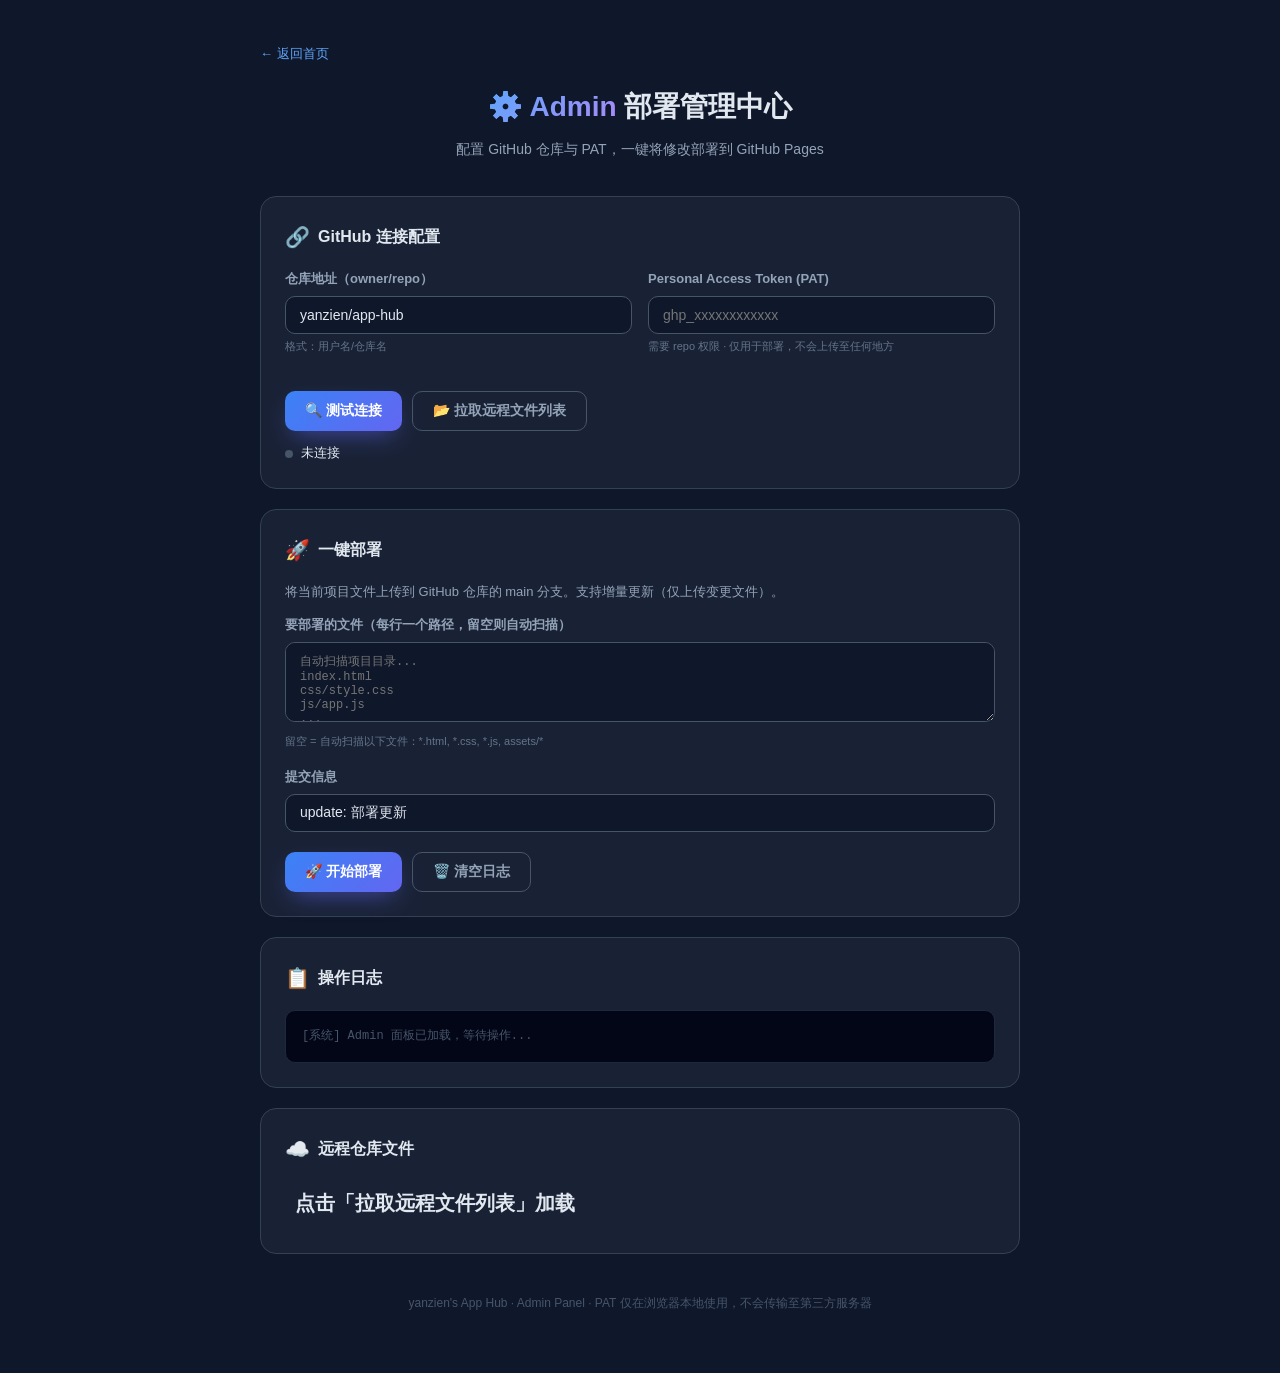
==== admin.html @ 14f69a1c "update admin.html" ====
<!DOCTYPE html>
<html lang="zh-CN">
<head>
<meta charset="UTF-8">
<meta name="viewport" content="width=device-width, initial-scale=1.0">
<title>Admin · yanzien's App Hub 部署管理</title>
<link rel="preconnect" href="https://fonts.googleapis.com">
<link rel="stylesheet" href="css/style.css">
<style>
  body { background: #0f172a; color: #e2e8f0; min-height: 100vh; }
  .admin-wrap { max-width: 800px; margin: 0 auto; padding: 40px 20px; }
  .admin-head { text-align: center; margin-bottom: 36px; }
  .admin-head h1 { font-size: 28px; margin-bottom: 8px; }
  .admin-head h1 span { background: linear-gradient(135deg,#60a5fa,#a78bfa); -webkit-background-clip:text; -webkit-text-fill-color:transparent; }
  .admin-head p { color: #94a3b8; font-size: 14px; }

  .card { background: rgba(30,41,59,.7); border: 1px solid #334155; border-radius: 16px; padding: 24px; margin-bottom: 20px; backdrop-filter: blur(10px); }
  .card h3 { font-size: 16px; margin-bottom: 16px; display: flex; align-items: center; gap: 8px; }
  .card h3 .emoji { font-size: 20px; }

  .form-row { margin-bottom: 16px; }
  .form-row label { display: block; font-size: 13px; color: #94a3b8; margin-bottom: 6px; font-weight: 600; }
  .form-row input, .form-row select, .form-row textarea {
    width: 100%; padding: 10px 14px; border: 1px solid #475569; border-radius: 10px;
    background: #0f172a; color: #e2e8f0; font-size: 14px; font-family: inherit;
    transition: border-color .2s; box-sizing: border-box;
  }
  .form-row input:focus, .form-row select:focus, .form-row textarea:focus {
    outline: none; border-color: #60a5fa; box-shadow: 0 0 0 3px rgba(96,165,250,.15);
  }
  .form-row textarea { resize: vertical; min-height: 80px; font-family: 'Cascadia Code','Fira Code',monospace; font-size: 12px; }
  .form-row .hint { font-size: 11px; color: #64748b; margin-top: 4px; }

  .btn-row { display: flex; gap: 10px; flex-wrap: wrap; margin-top: 20px; }
  .btn { padding: 10px 20px; border: none; border-radius: 10px; font-size: 14px; font-weight: 600; cursor: pointer; transition: .2s; font-family: inherit; }
  .btn-primary { background: linear-gradient(135deg,#3b82f6,#6366f1); color: #fff; }
  .btn-primary:hover { opacity: .9; transform: translateY(-1px); }
  .btn-primary:disabled { opacity: .5; cursor: not-allowed; transform: none; }
  .btn-danger { background: linear-gradient(135deg,#ef4444,#dc2626); color: #fff; }
  .btn-danger:hover { opacity: .9; }
  .btn-ghost { background: transparent; color: #94a3b8; border: 1px solid #475569; }
  .btn-ghost:hover { background: #1e293b; color: #e2e8f0; }

  /* 日志区 */
  .log-area { background: #020617; border: 1px solid #1e293b; border-radius: 10px; padding: 16px; max-height: 360px; overflow-y: auto; font-family: 'Cascadia Code','Fira Code',monospace; font-size: 12px; line-height: 1.6; }
  .log-area .ok { color: #4ade80; }
  .log-area .err { color: #f87171; }
  .log-area .info { color: #60a5fa; }
  .log-area .warn { color: #fbbf24; }
  .log-area .dim { color: #475569; }

  /* 状态指示 */
  .status-bar { display: flex; align-items: center; gap: 8px; font-size: 13px; margin-top: 12px; }
  .status-dot { width: 8px; height: 8px; border-radius: 50%; background: #475569; }
  .status-dot.connected { background: #4ade80; box-shadow: 0 0 8px rgba(74,222,128,.5); }
  .status-dot.error { background: #f87171; }
  .status-dot.working { background: #fbbf24; animation: pulse 1s infinite; }

  @keyframes pulse { 0%,100%{opacity:1} 50%{opacity:.4} }

  /* 文件列表 */
  .file-list { list-style: none; padding: 0; margin: 0; max-height: 200px; overflow-y: auto; }
  .file-list li { display: flex; align-items: center; justify-content: space-between; padding: 6px 10px; font-size: 13px; border-bottom: 1px solid #1e293b; }
  .file-list li:last-child { border-bottom: none; }
  .file-list li .fname { color: #e2e8f0; }
  .file-list li .fsize { color: #64748b; font-size: 11px; }

  /* 进度条 */
  .progress-wrap { margin-top: 16px; display: none; }
  .progress-wrap.active { display: block; }
  .progress-bar { height: 6px; background: #1e293b; border-radius: 3px; overflow: hidden; }
  .progress-fill { height: 100%; background: linear-gradient(90deg,#3b82f6,#a78bfa); width: 0%; transition: width .3s; border-radius: 3px; }
  .progress-text { font-size: 12px; color: #94a3b8; margin-top: 6px; text-align: center; }

  /* 两栏布局 */
  .grid2 { display: grid; grid-template-columns: 1fr 1fr; gap: 16px; }
  @media(max-width: 600px) { .grid2 { grid-template-columns: 1fr; } }

  .back-link { display: inline-block; margin-bottom: 20px; color: #60a5fa; text-decoration: none; font-size: 13px; }
  .back-link:hover { text-decoration: underline; }
</style>
</head>
<body>

<div class="admin-wrap">
  <a class="back-link" href="index.html">← 返回首页</a>

  <div class="admin-head">
    <h1><span>⚙️ Admin</span> 部署管理中心</h1>
    <p>配置 GitHub 仓库与 PAT，一键将修改部署到 GitHub Pages</p>
  </div>

  <!-- 连接配置 -->
  <div class="card">
    <h3><span class="emoji">🔗</span> GitHub 连接配置</h3>
    <div class="grid2">
      <div class="form-row">
        <label>仓库地址（owner/repo）</label>
        <input type="text" id="inp-repo" placeholder="yanzien/app-hub" value="yanzien/app-hub">
        <div class="hint">格式：用户名/仓库名</div>
      </div>
      <div class="form-row">
        <label>Personal Access Token (PAT)</label>
        <input type="password" id="inp-token" placeholder="ghp_xxxxxxxxxxxx">
        <div class="hint">需要 repo 权限 · 仅用于部署，不会上传至任何地方</div>
      </div>
    </div>
    <div class="btn-row">
      <button class="btn btn-primary" onclick="testConnection()">🔍 测试连接</button>
      <button class="btn btn-ghost" onclick="loadRemoteFiles()">📂 拉取远程文件列表</button>
    </div>
    <div class="status-bar" id="conn-status">
      <span class="status-dot" id="status-dot"></span>
      <span id="status-text">未连接</span>
    </div>
  </div>

  <!-- 部署操作 -->
  <div class="card">
    <h3><span class="emoji">🚀</span> 一键部署</h3>
    <p style="font-size:13px;color:#94a3b8;margin-bottom:12px">
      将当前项目文件上传到 GitHub 仓库的 main 分支。支持增量更新（仅上传变更文件）。
    </p>
    <div class="form-row">
      <label>要部署的文件（每行一个路径，留空则自动扫描）</label>
      <textarea id="inp-files" placeholder="自动扫描项目目录...&#10;index.html&#10;css/style.css&#10;js/app.js&#10;..."></textarea>
      <div class="hint">留空 = 自动扫描以下文件：*.html, *.css, *.js, assets/*</div>
    </div>
    <div class="form-row">
      <label>提交信息</label>
      <input type="text" id="inp-msg" placeholder="update: 部署更新" value="update: 部署更新">
    </div>
    <div class="btn-row">
      <button class="btn btn-primary" id="btn-deploy" onclick="startDeploy()">🚀 开始部署</button>
      <button class="btn btn-ghost" onclick="clearLog()">🗑️ 清空日志</button>
    </div>

    <div class="progress-wrap" id="progress-wrap">
      <div class="progress-bar"><div class="progress-fill" id="progress-fill"></div></div>
      <div class="progress-text" id="progress-text">准备中...</div>
    </div>
  </div>

  <!-- 日志 -->
  <div class="card">
    <h3><span class="emoji">📋</span> 操作日志</h3>
    <div class="log-area" id="log-area">
      <div class="dim">[系统] Admin 面板已加载，等待操作...</div>
    </div>
  </div>

  <!-- 远程文件 -->
  <div class="card">
    <h3><span class="emoji">☁️</span> 远程仓库文件</h3>
    <ul class="file-list" id="remote-file-list">
      <li><span class="fname dim">点击「拉取远程文件列表」加载</span></li>
    </ul>
  </div>

  <footer style="text-align:center;padding:20px;color:#47556b;font-size:12px">
    yanzien's App Hub · Admin Panel · PAT 仅在浏览器本地使用，不会传输至第三方服务器
  </footer>
</div>

<script>
// ========== Admin 部署管理 ==========
const API = 'https://api.github.com';
const logEl = document.getElementById('log-area');

function log(msg, cls='') {
  const d = document.createElement('div');
  if (cls) d.className = cls;
  const t = new Date().toLocaleTimeString('zh-CN',{hour12:false});
  d.textContent = `[${t}] ${msg}`;
  logEl.appendChild(d);
  logEl.scrollTop = logEl.scrollHeight;
}

function clearLog() { logEl.innerHTML = ''; }

function setStatus(text, state) {
  document.getElementById('status-text').textContent = text;
  const dot = document.getElementById('status-dot');
  dot.className = 'status-dot ' + (state || '');
}

function getRepo() {
  const v = document.getElementById('inp-repo').value.trim();
  if (!v.includes('/')) { alert('请输入正确的仓库格式：owner/repo'); return null; }
  return v;
}
function getToken() {
  const t = document.getElementById('inp-token').value.trim();
  if (!t) { alert('请输入 PAT'); return null; }
  return t;
}

// ---- 测试连接 ----
async function testConnection() {
  const repo = getRepo(), token = getToken();
  if (!repo || !token) return;

  setStatus('测试连接中...', 'working');
  log('正在测试 GitHub 连接...', 'info');

  try {
    const r = await fetch(`${API}/repos/${repo}`, {
      headers: { 'Authorization': `Bearer ${token}`, 'Accept': 'application/vnd.github+json' }
    });
    if (r.ok) {
      const data = await r.json();
      setStatus(`已连接 · ${data.full_name} ⭐${data.stargazers_count}`, 'connected');
      log(`✅ 连接成功！仓库：${data.full_name} | 描述：${data.description || '无'} | 默认分支：${data.default_branch}`, 'ok');
    } else {
      const e = await r.json().catch(() => ({}));
      throw new Error(e.message || `HTTP ${r.status}`);
    }
  } catch (err) {
    setStatus(`连接失败: ${err.message}`, 'error');
    log(`❌ 连接失败: ${err.message}`, 'err');
  }
}

// ---- 拉取远程文件 ----
async function loadRemoteFiles() {
  const repo = getRepo(), token = getToken();
  if (!repo || !token) return;

  log('正在拉取远程文件列表...', 'info');
  const ul = document.getElementById('remote-file-list');
  ul.innerHTML = '<li><span class="fname info">加载中...</span></li>';

  try {
    const r = await fetch(`${API}/repos/${repo}/contents/`, {
      headers: { 'Authorization': `Bearer ${token}`, 'Accept': 'application/vnd.github+json' }
    });
    if (!r.ok) throw new Error(`HTTP ${r.status}`);
    const files = await r.json();
    ul.innerHTML = '';
    // 递归获取子目录
    const allFiles = [];
    async function walk(items, prefix='') {
      for (const f of items) {
        const path = prefix ? `${prefix}/${f.name}` : f.name;
        if (f.type === 'dir') {
          const sr = await fetch(`${API}/repos/${repo}/contents/${path}`, {
            headers: { 'Authorization': `Bearer ${token}`, 'Accept': 'application/vnd.github+json' }
          });
          if (sr.ok) await walk(await sr.json(), path);
        } else {
          allFiles.push({ name: path, size: f.size, sha: f.sha });
        }
      }
    }
    await walk(files);
    allFiles.sort((a,b) => a.name.localeCompare(b.name));
    allFiles.forEach(f => {
      const li = document.createElement('li');
      li.innerHTML = `<span class="fname">${f.name}</span><span class="fsize">${formatSize(f.size)}</span>`;
      ul.appendChild(li);
    });
    log(`✅ 远程文件列表加载完成，共 ${allFiles.length} 个文件`, 'ok');
  } catch (err) {
    ul.innerHTML = '<li><span class="fname err">加载失败</span></li>';
    log(`❌ 加载失败: ${err.message}`, 'err');
  }
}

function formatSize(b) {
  if (b < 1024) return b + ' B';
  if (b < 1048576) return (b/1024).toFixed(1) + ' KB';
  return (b/1048576).toFixed(1) + ' MB';
}

// ---- 获取要部署的文件列表 ----
async function getDeployFileList() {
  const customText = document.getElementById('inp-files').value.trim();
  if (customText) {
    return customText.split('\n').map(s => s.trim()).filter(Boolean);
  }
  // 自动扫描：尝试从同源获取文件列表
  try {
    const r = await fetch('./deploy-manifest.txt');
    if (r.ok) {
      const txt = await r.text();
      return txt.split('\n').map(s => s.trim()).filter(Boolean);
    }
  } catch(e) {}
  // 回退到默认列表
  return [
    'index.html', 'time-machine.html',
    'css/style.css',
    'js/app.js', 'js/desktop-ops.js', 'js/time-machine.js', 'js/web-sync.js',
    'assets/young-wechat.png', 'assets/YoungDesktopController.exe'
  ];
}

// ---- Base64 编码文件内容 ----
async function fileToBase64(path) {
  // 尝试 fetch 同源文件
  try {
    const r = await fetch(path);
    if (!r.ok) return null;
    const buf = await r.arrayBuffer();
    // 转为 base64
    const bytes = new Uint8Array(buf);
    let bin = '';
    for (const b of bytes) bin += String.fromCharCode(b);
    return btoa(bin);
  } catch(e) {
    return null;
  }
}

// ---- 部署 ----
async function startDeploy() {
  const repo = getRepo(), token = getToken();
  if (!repo || !token) return;

  const btn = document.getElementById('btn-deploy');
  btn.disabled = true;
  const pw = document.getElementById('progress-wrap');
  pw.classList.add('active');
  const fill = document.getElementById('progress-fill');
  const ptxt = document.getElementById('progress-text');

  log('========== 开始部署 ==========', 'info');
  setStatus('部署中...', 'working');

  try {
    // 1. 获取文件列表
    ptxt.textContent = '正在获取文件列表...';
    const files = await getDeployFileList();
    log(`待部署 ${files.length} 个文件: ${files.join(', ')}`, 'info');

    // 2. 获取当前 main 分支 SHA
    ptxt.textContent = '正在获取分支信息...';
    fill.style.width = '5%';

    let branchSha;
    try {
      const br = await fetch(`${API}/repos/${repo}/branches/main`, {
        headers: { 'Authorization': `Bearer ${token}`, 'Accept': 'application/vnd.github+json' }
      });
      if (!br.ok) throw new Error(`无法获取分支: HTTP ${br.status}`);
      const bd = await br.json();
      branchSha = bd.commit.sha;
      log(`main 分支 SHA: ${branchSha.substring(0,8)}...`, 'ok');
    } catch(e) {
      log(`⚠️ 获取分支失败: ${e.message}，尝试使用空仓库模式`, 'warn');
      branchSha = null;
    }

    // 3. 逐个构建 blob + tree
    ptxt.textContent = '正在编码文件...';
    const treeEntries = [];
    let successCount = 0, failCount = 0;

    for (let i = 0; i < files.length; i++) {
      const f = files[i];
      ptxt.textContent = `正在处理: ${f} (${i+1}/${files.length})`;
      fill.style.width = `${5 + (i/files.length)*40}%`;

      log(`[${i+1}/${files.length}] 处理: ${f}`, 'info');

      const b64 = await fileToBase64(f);
      if (b64 === null) {
        log(`  ⚠️ 无法读取文件: ${f}（可能不存在于当前站点）`, 'warn');
        failCount++;
        continue;
      }

      // 创建 blob
      try {
        const blobR = await fetch(`${API}/repos/${repo}/git/blobs`, {
          method: 'POST',
          headers: { 'Authorization': `Bearer ${token}`, 'Accept': 'application/vnd.github+json' },
          body: JSON.stringify({ content: b64, encoding: 'base64' })
        });
        if (!blobR.ok) throw new Error(`Blob 创建失败: HTTP ${blobR.status}`);
        const blobData = await blobR.json();

        treeEntries.push({
          path: f,
          mode: '1006',
          type: 'blob',
          sha: blobData.sha
        });

        log(`  ✅ ${f} → blob ${blobData.sha.substring(0,8)} (${Math.round(b64.length*3/4)} bytes)`, 'ok');
        successCount++;
      } catch(e) {
        log(`  ❌ ${f}: ${e.message}`, 'err');
        failCount++;
      }

      // 小延迟避免速率限制
      await new Promise(r => setTimeout(r, 100));
    }

    if (treeEntries.length === 0) {
      throw new Error('没有成功处理的文件');
    }

    // 4. 创建 tree
    ptxt.textContent = '正在创建 Git Tree...';
    fill.style.width = '50%';
    log('正在创建 Git Tree...', 'info');

    const treeR = await fetch(`${API}/repos/${repo}/git/trees`, {
      method: 'POST',
      headers: { 'Authorization': `Bearer ${token}`, 'Accept': 'application/vnd.github+json' },
      body: JSON.stringify({ tree: treeEntries, base_tree: branchSha || undefined })
    });
    if (!treeR.ok) {
      const errBody = await treeR.json().catch(() => ({}));
      throw new Error(`Tree 创建失败: HTTP ${treeR.status} - ${errBody.message || ''}`);
    }
    const treeData = await treeR.json();
    log(`✅ Tree 创建成功: ${treeData.sha.substring(0,8)} (${treeData.tree.length} 个条目)`, 'ok');

    // 5. 创建 commit
    ptxt.textContent = '正在创建 Commit...';
    fill.style.width = '75%';
    const msg = document.getElementById('inp-msg').value.trim() || 'update: 部署更新';

    const commitR = await fetch(`${API}/repos/${repo}/git/commits`, {
      method: 'POST',
      headers: { 'Authorization': `Bearer ${token}`, 'Accept': 'application/vnd.github+json' },
      body: JSON.stringify({
        message: msg,
        tree: treeData.sha,
        parents: branchSha ? [branchSha] : []
      })
    });
    if (!commitR.ok) {
      const errBody = await commitR.json().catch(() => ({}));
      throw new Error(`Commit 失败: HTTP ${commitR.status} - ${errBody.message || ''}`);
    }
    const commitData = await commitR.log();
    log(`✅ Commit 创建成功: ${commitData.sha.substring(0,8)}`, 'ok');

    // 6. 推送引用
    ptxt.textContent = '正在推送到 main 分支...';
    fill.style.width = '90%';

    const refR = await fetch(`${API}/repos/${repo}/git/refs/heads/main`, {
      method: 'PATCH',
      headers: { 'Authorization': `Bearer ${token}`, 'Accept': 'application/vnd.github+json' },
      body: JSON.stringify({ sha: commitData.sha, force: true })
    });

    if (refR.ok) {
      fill.style.width = '100%';
      ptxt.textContent = '部署完成 ✅';
      setStatus('部署完成', 'connected');
      log(`\n========== 部署成功 ==========`, 'ok');
      log(`✅ 成功: ${successCount} 个文件 | 失败: ${failCount} 个`, 'ok');
      log(`🔗 https://github.com/${repo} | 🌐 https://${repo.split('/')[0]}.github.io/${repo.split('/')[1]}/`, 'ok');
      log(`Commit: ${commitData.sha}`, 'info');
      log(`GitHub Pages 通常在 1-2 分钟内生效`, 'info');
    } else {
      // ref 可能还不存在（新仓库首次推送）
      const refErr = await refR.json().catch(() => ({}));
      if (refErr.message && refErr.message.includes('not exist')) {
        log('main 引用不存在，尝试创建...', 'warn');
        const createRefR = await fetch(`${API}/repos/${repo}/git/refs`, {
          method: 'POST',
          headers: { 'Authorization': `Bearer ${token}`, 'Accept': 'application/vnd.github+json' },
          body: JSON.stringify({ ref: 'refs/heads/main', sha: commitData.sha })
        });
        if (createRefR.ok) {
          fill.style.width = '100%';
          ptxt.textContent = '部署完成 ✅（首次推送）';
          setStatus('部署完成', 'connected');
          log(`✅ 首次推送成功！main 分支已创建`, 'ok');
        } else {
          throw new Error(`创建 ref 失败: ${await createRefR.text()}`);
        }
      } else {
        throw new Error(`推送 ref 失败: ${refErr.message || HTTP ${refR.status}`);
      }
    }

  } catch(err) {
    fill.style.width = '100%';
    fill.style.background = 'linear-gradient(90deg,#ef4444,#dc2626)';
    ptxt.textContent = `❌ 部署失败: ${err.message}`;
    setStatus('部署失败', 'error');
    log(`\n========== 部署失败 ==========`, 'err');
    log(`❌ 错误: ${err.message}`, 'err');
    log('提示：检查 PAT 是否有 repo 权限、仓库名是否正确', 'warn');
  } finally {
    btn.disabled = false;
  }
}

// 页面加载时从 localStorage 恢复配置
window.addEventListener('DOMContentLoaded', () => {
  const savedRepo = localStorage.getItem('admin_repo');
  const savedToken = localStorage.getItem('admin_token');
  if (savedRepo) document.getElementById('inp-repo').value = savedRepo;
  if (savedToken) document.getElementById('inp-token').value = savedToken;

  // 保存配置
  document.getElementById('inp-repo').addEventListener('change', () => {
    localStorage.setItem('admin_repo', document.getElementById('inp-repo').value);
  });
  document.getElementById('inp-token').addEventListener('change', () => {
    localStorage.setItem('admin_token', document.getElementById('inp-token').value);
  });
});
</script>
</body>
</html>
---- css/style.css ----
/* ============ Young's App Hub · 精修样式 ============ */
:root{
  --bg:#f4f5fb;
  --bg2:#eef0f8;
  --card:#ffffff;
  --ink:#1a1c2e;
  --ink2:#5a5f7a;
  --muted:#9aa0bd;
  --line:#e7e9f5;
  --p:#6366f1;
  --p2:#8b5cf6;
  --a:#f59e0b;
  --g1:#6366f1;--g2:#a855f7;--g3:#ec4899;
  --ok:#10b981;--warn:#f97316;--danger:#ef4444;
  --shadow:0 10px 30px -12px rgba(40,40,90,.25);
  --shadow-lg:0 24px 60px -20px rgba(40,40,90,.35);
  --r:18px;
  --font:"PingFang SC","Microsoft YaHei",-apple-system,BlinkMacSystemFont,"Segoe UI",sans-serif;
}
*{margin:0;padding:0;box-sizing:border-box}
html{scroll-behavior:smooth}
body{
  font-family:var(--font);
  background:var(--bg);
  color:var(--ink);
  line-height:1.6;
  min-height:100vh;
  overflow-x:hidden;
  position:relative;
}
/* 背景光斑 */
.bg-orbs{position:fixed;inset:0;z-index:0;pointer-events:none;overflow:hidden}
.orb{position:absolute;border-radius:50%;filter:blur(70px);opacity:.5;animation:drift 18s ease-in-out infinite}
.orb-1{width:420px;height:420px;background:#c7d2fe;top:-120px;left:-80px}
.orb-2{width:380px;height:380px;background:#fbcfe8;bottom:-120px;right:-60px;animation-delay:-6s}
.orb-3{width:300px;height:300px;background:#fde68a;top:40%;left:55%;animation-delay:-12s;opacity:.35}
@keyframes drift{0%,100%{transform:translate(0,0) scale(1)}50%{transform:translate(40px,-30px) scale(1.12)}}

/* 导航 */
.top-nav{position:sticky;top:0;z-index:50;backdrop-filter:blur(18px);background:rgba(255,255,255,.7);border-bottom:1px solid var(--line)}
.nav-inner{max-width:1180px;margin:0 auto;display:flex;align-items:center;gap:20px;padding:14px 24px}
.nav-brand{display:flex;align-items:center;gap:10px}
.brand-logo{font-size:26px;filter:drop-shadow(0 4px 8px rgba(99,102,241,.4));animation:float 3s ease-in-out infinite}
.brand-text{font-size:19px;font-weight:700;letter-spacing:.3px}
.brand-text b{background:linear-gradient(135deg,var(--g1),var(--g3));-webkit-background-clip:text;-webkit-text-fill-color:transparent}
.nav-links{display:flex;gap:4px;margin-left:auto;background:rgba(255,255,255,.6);padding:5px;border-radius:14px;border:1px solid var(--line)}
.nav-link{padding:8px 16px;border-radius:10px;color:var(--ink2);font-weight:500;font-size:14px;cursor:pointer;transition:.25s;position:relative}
.nav-link:hover{color:var(--p);background:rgba(99,102,241,.08)}
.nav-link.active{color:#fff;background:linear-gradient(135deg,var(--g1),var(--p2));box-shadow:0 6px 16px -6px rgba(99,102,241,.6)}
.nav-status{display:flex;align-items:center;gap:7px;font-size:13px;color:#0f7a52;background:#e7f8ef;padding:6px 13px;border-radius:20px;white-space:nowrap}
.nav-status .dot{width:8px;height:8px;border-radius:50%;background:var(--ok);box-shadow:0 0 0 4px rgba(16,185,129,.2);animation:pulse 2s infinite}
@keyframes pulse{50%{opacity:.4}}
@keyframes float{50%{transform:translateY(-6px)}}

/* 主区 */
.main{position:relative;z-index:1;max-width:1180px;margin:0 auto;padding:36px 24px 60px}
.sec{display:none;animation:rise .5s ease}
.sec.active{display:block}
@keyframes rise{from{opacity:0;transform:translateY(18px)}to{opacity:1;transform:none}}

/* Hero */
.hero{display:grid;grid-template-columns:1.2fr .8fr;gap:30px;align-items:center;background:linear-gradient(135deg,#fff,#f7f8ff);border:1px solid var(--line);border-radius:28px;padding:54px;position:relative;overflow:hidden;box-shadow:var(--shadow)}
.hero-glow{position:absolute;inset:0;background:radial-gradient(circle at 80% 20%,rgba(168,85,247,.12),transparent 50%);pointer-events:none}
.hero-tag{display:inline-block;font-size:12px;letter-spacing:3px;color:var(--p);font-weight:700;background:rgba(99,102,241,.1);padding:5px 14px;border-radius:20px;margin-bottom:16px}
.hero-title{font-size:42px;line-height:1.2;font-weight:800;letter-spacing:-.5px}
.grad{background:linear-gradient(120deg,var(--g1),var(--g2),var(--g3));-webkit-background-clip:text;-webkit-text-fill-color:transparent;background-size:200% auto;animation:shine 4s linear infinite}
@keyframes shine{to{background-position:200% center}}
.hero-sub{margin:16px 0 26px;color:var(--ink2);font-size:16px}
.hero-cta{display:flex;gap:12px;flex-wrap:wrap}
.btn{padding:12px 24px;border:none;border-radius:13px;font-size:15px;font-weight:600;cursor:pointer;transition:.25s;font-family:inherit}
.btn-primary{background:linear-gradient(135deg,var(--g1),var(--p2));color:#fff;box-shadow:0 10px 24px -8px rgba(99,102,241,.6)}
.btn-primary:hover{transform:translateY(-2px);box-shadow:0 16px 32px -10px rgba(99,102,241,.7)}
.btn-ghost{background:#fff;color:var(--ink);border:1px solid var(--line)}
.btn-ghost:hover{border-color:var(--p);color:var(--p)}
.hero-stats{display:flex;gap:34px;margin-top:36px}
.hero-stats div{display:flex;flex-direction:column}
.hero-stats b{font-size:30px;font-weight:800;background:linear-gradient(135deg,var(--g1),var(--g3));-webkit-background-clip:text;-webkit-text-fill-color:transparent}
.hero-stats span{font-size:13px;color:var(--muted)}
.hero-art{position:relative;height:280px}
.float-card{position:absolute;width:120px;height:120px;background:rgba(255,255,255,.85);backdrop-filter:blur(10px);border:1px solid var(--line);border-radius:22px;display:flex;flex-direction:column;align-items:center;justify-content:center;gap:6px;font-size:38px;box-shadow:var(--shadow);animation:bob 4s ease-in-out infinite}
.float-card small{font-size:12px;color:var(--ink2);font-weight:600}
.float-card.c1{top:10px;left:10px;animation-delay:0s}
.float-card.c2{top:80px;right:0;animation-delay:-1.3s}
.float-card.c3{bottom:0;left:60px;animation-delay:-2.6s}
@keyframes bob{50%{transform:translateY(-14px)}}

/* 通用标题 */
.h2{font-size:24px;font-weight:800;letter-spacing:-.3px;margin-bottom:6px}
.sec-head{margin:34px 0 22px}
.sec-head p{color:var(--ink2);font-size:15px}
.quick{margin-top:34px}
.quick-grid{display:grid;grid-template-columns:repeat(auto-fit,minmax(260px,1fr));gap:18px}
.qcard{text-align:left;background:var(--card);border:1px solid var(--line);border-radius:var(--r);padding:24px;cursor:pointer;transition:.28s;font-family:inherit}
.qcard:hover{transform:translateY(-4px);box-shadow:var(--shadow-lg);border-color:#c7cbf5}
.qcard.accent{background:linear-gradient(135deg,#fffbeb,#fef3c7);border-color:#fcd34d}
.qcard.accent:hover{box-shadow:0 20px 44px -16px rgba(245,158,11,.5)}
.qicon{font-size:40px;margin-bottom:10px}
.qtitle{font-size:17px;font-weight:700;margin-bottom:4px}
.qdesc{font-size:13px;color:var(--ink2)}

/* 网页同步卡片 */
.repo-grid{display:grid;grid-template-columns:repeat(auto-fill,minmax(330px,1fr));gap:18px}
.rcard{background:var(--card);border:1px solid var(--line);border-radius:var(--r);padding:22px;cursor:pointer;transition:.28s;position:relative;overflow:hidden}
.rcard::before{content:"";position:absolute;top:0;left:0;right:0;height:3px;background:linear-gradient(90deg,var(--g1),var(--g3));transform:scaleX(0);transform-origin:left;transition:.3s}
.rcard:hover{transform:translateY(-4px);box-shadow:var(--shadow-lg);border-color:#c7cbf5}
.rcard:hover::before{transform:scaleX(1)}
.rcard.featured{border-left:4px solid var(--p);background:linear-gradient(180deg,#fafbff,#fff)}
.rc-top{display:flex;align-items:center;gap:12px;margin-bottom:10px}
.rc-ico{width:44px;height:44px;background:linear-gradient(135deg,#e0e7ff,#c7d2fe);border-radius:12px;display:flex;align-items:center;justify-content:center;font-size:22px;flex-shrink:0}
.rc-name{font-size:15px;font-weight:700;flex:1}
.rc-badge{font-size:11px;font-weight:700;padding:3px 10px;border-radius:12px;background:#eef0f8;color:var(--ink2)}
.rcard.featured .rc-badge{background:linear-gradient(135deg,var(--g1),var(--p2));color:#fff}
.rc-desc{font-size:13px;color:var(--ink2);line-height:1.55;margin-bottom:12px;display:-webkit-box;-webkit-line-clamp:3;-webkit-box-orient:vertical;overflow:hidden}
.rc-meta{display:flex;flex-wrap:wrap;gap:7px;margin-bottom:12px}
.rc-meta span{font-size:11px;color:var(--muted);background:#f4f5fb;padding:4px 9px;border-radius:8px}
.rc-tags{display:flex;flex-wrap:wrap;gap:6px;margin-bottom:14px}
.rc-tags span{font-size:11px;padding:3px 9px;border-radius:10px;background:#eef0f8;color:var(--ink2)}
.rc-open{width:100%;padding:10px;border:none;border-radius:11px;background:linear-gradient(135deg,var(--g1),var(--p2));color:#fff;font-weight:600;font-size:14px;cursor:pointer;transition:.25s;font-family:inherit}
.rc-open:hover{transform:scale(1.02);box-shadow:0 8px 18px -8px rgba(99,102,241,.6)}

/* 空状态 */
.empty-state{text-align:center;padding:70px 20px;background:var(--card);border:2px dashed var(--line);border-radius:24px}
.empty-ico{font-size:60px;animation:wob 2.5s ease-in-out infinite}
@keyframes wob{50%{transform:rotate(18deg)}}
.empty-state h3{font-size:20px;margin:12px 0 6px}
.empty-state p{color:var(--ink2)}

/* 不正经应用 */
.fun-grid{display:grid;grid-template-columns:repeat(auto-fit,minmax(300px,1fr));gap:20px}
.fcard{text-align:left;background:var(--card);border:2px solid var(--line);border-radius:22px;padding:28px;cursor:pointer;transition:.3s;font-family:inherit;position:relative;overflow:hidden;text-decoration:none;color:inherit;display:block}
.fcard::after{content:"";position:absolute;inset:0;background:linear-gradient(135deg,transparent 40%,rgba(99,102,241,.04));pointer-events:none}
.fcard:hover{transform:translateY(-6px) scale(1.01);box-shadow:var(--shadow-lg)}
.fcard.tm:hover{border-color:var(--a);box-shadow:0 22px 50px -18px rgba(245,158,11,.45)}
.fcard.do:hover{border-color:var(--ok);box-shadow:0 22px 50px -18px rgba(16,185,129,.4)}
.fcard.download:hover{border-color:var(--p2);box-shadow:0 22px 50px -18px rgba(168,85,247,.4)}
.ficon{font-size:52px;margin-bottom:10px;animation:bob 3s ease-in-out infinite}
.fname{font-size:20px;font-weight:800;margin-bottom:4px}
.fdesc{font-size:13px;color:var(--ink2);margin-bottom:12px}
.ftags{display:flex;gap:6px;flex-wrap:wrap}
.ftags span{font-size:11px;font-weight:600;padding:4px 10px;border-radius:11px;background:#eef0f8;color:var(--ink2)}
.ftags .warn{background:#fef3c7;color:#92400e}

/* EXE 盒子 */
.exe-box{margin-top:26px;background:linear-gradient(135deg,#fff,#f5f3ff);border:1px solid #ddd6fe;border-radius:24px;padding:28px;box-shadow:var(--shadow)}
.exe-head{display:flex;gap:14px;align-items:flex-start;margin-bottom:18px}
.exe-badge{font-size:13px;font-weight:800;color:#fff;background:linear-gradient(135deg,var(--g1),var(--p2));padding:5px 12px;border-radius:10px;flex-shrink:0}
.exe-head h3{font-size:19px;margin-bottom:4px}
.exe-head p{font-size:13px;color:var(--ink2)}
.exe-feat{list-style:none;display:grid;grid-template-columns:repeat(auto-fit,minmax(240px,1fr));gap:10px;margin-bottom:20px}
.exe-feat li{font-size:13px;color:var(--ink);background:#fff;border:1px solid var(--line);padding:10px 14px;border-radius:12px}
.exe-feat b{color:var(--p)}
.exe-actions{display:flex;align-items:center;gap:14px;flex-wrap:wrap}
.exe-note{font-size:12px;color:var(--muted)}

/* 弹窗 */
.modal{position:fixed;inset:0;z-index:100;background:rgba(20,22,45,.55);backdrop-filter:blur(8px);display:flex;align-items:center;justify-content:center;padding:20px;animation:fade .25s}
.modal.hidden{display:none}
@keyframes fade{from{opacity:0}to{opacity:1}}
.modal-card{background:var(--card);border-radius:24px;max-width:90vw;max-height:90vh;overflow:auto;position:relative;box-shadow:var(--shadow-lg);animation:pop .3s}
@keyframes pop{from{opacity:0;transform:translateY(24px) scale(.96)}to{opacity:1;transform:none}}
.x{position:absolute;top:14px;right:14px;width:34px;height:34px;border:none;background:#f1f2f8;border-radius:50%;font-size:22px;cursor:pointer;color:var(--ink2);z-index:5;transition:.2s}
.x:hover{background:var(--danger);color:#fff;transform:rotate(90deg)}
.tm-mini{padding:34px;text-align:center}
.mini-head{margin-bottom:18px;color:var(--ink2);font-size:15px}
.do-card{padding:30px;width:680px;max-width:92vw}
.do-card h3{margin-bottom:6px}
.muted{color:var(--muted);font-size:13px;margin-bottom:18px}
.do-grid{display:grid;grid-template-columns:repeat(auto-fit,minmax(180px,1fr));gap:14px}
.do-tool{background:#f7f8ff;border:1px solid var(--line);border-radius:14px;padding:18px;text-align:center;transition:.25s}
.do-tool:hover{border-color:#c7cbf5}
.do-tool.run{background:#f0fdf4;border-color:var(--ok)}
.do-tool .ti{font-size:34px;margin-bottom:6px}
.do-tool .tn{font-weight:700;font-size:14px;margin-bottom:3px}
.do-tool .td{font-size:12px;color:var(--ink2);margin-bottom:10px}
.do-tool button{padding:7px 18px;border:none;border-radius:10px;font-weight:600;font-size:13px;cursor:pointer;transition:.2s;font-family:inherit}
.do-tool .start{background:var(--p);color:#fff}
.do-tool .start:hover{background:var(--g1)}
.do-tool .stop{background:var(--warn);color:#fff;width:100%}
.do-tool .stop:hover{background:#ea580c}
.do-foot{margin-top:16px;text-align:center;font-size:12px;color:var(--muted);background:#fffbeb;padding:10px;border-radius:10px}
.web-card{width:94vw;max-width:1300px;height:88vh;display:flex;flex-direction:column;padding:0}
.web-bar{display:flex;align-items:center;gap:14px;padding:12px 18px;border-bottom:1px solid var(--line);background:#f7f8ff;flex-shrink:0}
.btn-back{padding:6px 15px;background:var(--p);color:#fff;border:none;border-radius:10px;font-weight:600;font-size:13px;cursor:pointer;font-family:inherit}
.btn-back:hover{background:var(--g1)}
#web-title{font-weight:600;font-size:14px;flex:1;white-space:nowrap;overflow:hidden;text-overflow:ellipsis}
.web-ext{font-size:13px;color:var(--p);text-decoration:none;font-weight:600;white-space:nowrap}
.web-ext:hover{text-decoration:underline}
#web-frame{flex:1;width:100%;border:none;background:#fff}

/* 浏览器模拟覆盖层 */
.overlay{position:fixed;inset:0;z-index:99;background:linear-gradient(135deg,#1e293b,#334155);overflow:hidden}
.overlay.hidden{display:none}
.dicon{position:absolute;width:74px;text-align:center;user-select:none}
.dicon .di{font-size:38px;filter:drop-shadow(0 2px 5px rgba(0,0,0,.4))}
.dicon .dl{font-size:11px;color:#fff;text-shadow:0 1px 3px rgba(0,0,0,.8);line-height:1.2}
.mouse-arrow{position:fixed;z-index:101;font-size:28px;color:#ef4444;pointer-events:none;transition:transform .08s linear;text-shadow:0 0 12px rgba(239,68,68,.6)}

/* 页脚 */
.foot{position:relative;z-index:1;text-align:center;padding:30px 20px;color:var(--muted);font-size:13px;border-top:1px solid var(--line);margin-top:40px}
.foot .fine{margin-top:6px;font-size:11px;font-style:italic}

.hidden{display:none!important}

/* 响应式 */
@media(max-width:860px){
  .hero{grid-template-columns:1fr;padding:36px 24px}
  .hero-art{display:none}
  .hero-title{font-size:32px}
  .nav-links{display:none}
  .nav-status{margin-left:auto}
  .repo-grid{grid-template-columns:1fr}
}
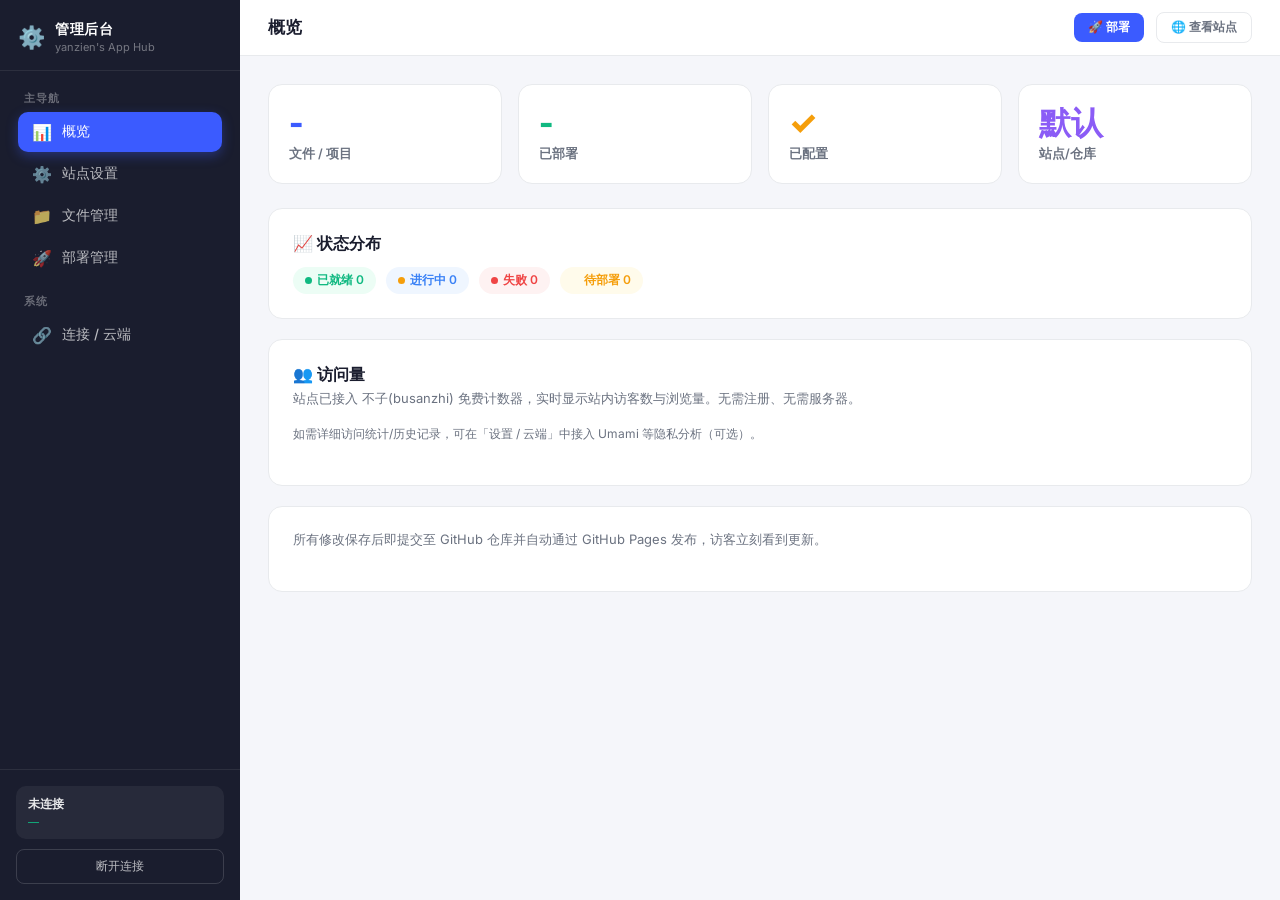
==== commit 4bfa8cb8: "upgrade: admin panel v2" ====
--- a/admin.html
+++ b/admin.html
@@ -3,267 +3,863 @@
 <head>
 <meta charset="UTF-8">
 <meta name="viewport" content="width=device-width, initial-scale=1.0">
-<title>Admin · yanzien's App Hub 部署管理</title>
+<title>管理后台 · yanzien's App Hub</title>
 <link rel="preconnect" href="https://fonts.googleapis.com">
-<link rel="stylesheet" href="css/style.css">
+<link href="https://fonts.googleapis.com/css2?family=Inter:wght@400;500;600;700;800&display=swap" rel="stylesheet">
 <style>
-  body { background: #0f172a; color: #e2e8f0; min-height: 100vh; }
-  .admin-wrap { max-width: 800px; margin: 0 auto; padding: 40px 20px; }
-  .admin-head { text-align: center; margin-bottom: 36px; }
-  .admin-head h1 { font-size: 28px; margin-bottom: 8px; }
-  .admin-head h1 span { background: linear-gradient(135deg,#60a5fa,#a78bfa); -webkit-background-clip:text; -webkit-text-fill-color:transparent; }
-  .admin-head p { color: #94a3b8; font-size: 14px; }
-
-  .card { background: rgba(30,41,59,.7); border: 1px solid #334155; border-radius: 16px; padding: 24px; margin-bottom: 20px; backdrop-filter: blur(10px); }
-  .card h3 { font-size: 16px; margin-bottom: 16px; display: flex; align-items: center; gap: 8px; }
-  .card h3 .emoji { font-size: 20px; }
-
-  .form-row { margin-bottom: 16px; }
-  .form-row label { display: block; font-size: 13px; color: #94a3b8; margin-bottom: 6px; font-weight: 600; }
-  .form-row input, .form-row select, .form-row textarea {
-    width: 100%; padding: 10px 14px; border: 1px solid #475569; border-radius: 10px;
-    background: #0f172a; color: #e2e8f0; font-size: 14px; font-family: inherit;
-    transition: border-color .2s; box-sizing: border-box;
-  }
-  .form-row input:focus, .form-row select:focus, .form-row textarea:focus {
-    outline: none; border-color: #60a5fa; box-shadow: 0 0 0 3px rgba(96,165,250,.15);
-  }
-  .form-row textarea { resize: vertical; min-height: 80px; font-family: 'Cascadia Code','Fira Code',monospace; font-size: 12px; }
-  .form-row .hint { font-size: 11px; color: #64748b; margin-top: 4px; }
-
-  .btn-row { display: flex; gap: 10px; flex-wrap: wrap; margin-top: 20px; }
-  .btn { padding: 10px 20px; border: none; border-radius: 10px; font-size: 14px; font-weight: 600; cursor: pointer; transition: .2s; font-family: inherit; }
-  .btn-primary { background: linear-gradient(135deg,#3b82f6,#6366f1); color: #fff; }
-  .btn-primary:hover { opacity: .9; transform: translateY(-1px); }
-  .btn-primary:disabled { opacity: .5; cursor: not-allowed; transform: none; }
-  .btn-danger { background: linear-gradient(135deg,#ef4444,#dc2626); color: #fff; }
-  .btn-danger:hover { opacity: .9; }
-  .btn-ghost { background: transparent; color: #94a3b8; border: 1px solid #475569; }
-  .btn-ghost:hover { background: #1e293b; color: #e2e8f0; }
-
-  /* 日志区 */
-  .log-area { background: #020617; border: 1px solid #1e293b; border-radius: 10px; padding: 16px; max-height: 360px; overflow-y: auto; font-family: 'Cascadia Code','Fira Code',monospace; font-size: 12px; line-height: 1.6; }
-  .log-area .ok { color: #4ade80; }
-  .log-area .err { color: #f87171; }
-  .log-area .info { color: #60a5fa; }
-  .log-area .warn { color: #fbbf24; }
-  .log-area .dim { color: #475569; }
-
-  /* 状态指示 */
-  .status-bar { display: flex; align-items: center; gap: 8px; font-size: 13px; margin-top: 12px; }
-  .status-dot { width: 8px; height: 8px; border-radius: 50%; background: #475569; }
-  .status-dot.connected { background: #4ade80; box-shadow: 0 0 8px rgba(74,222,128,.5); }
-  .status-dot.error { background: #f87171; }
-  .status-dot.working { background: #fbbf24; animation: pulse 1s infinite; }
-
-  @keyframes pulse { 0%,100%{opacity:1} 50%{opacity:.4} }
-
-  /* 文件列表 */
-  .file-list { list-style: none; padding: 0; margin: 0; max-height: 200px; overflow-y: auto; }
-  .file-list li { display: flex; align-items: center; justify-content: space-between; padding: 6px 10px; font-size: 13px; border-bottom: 1px solid #1e293b; }
-  .file-list li:last-child { border-bottom: none; }
-  .file-list li .fname { color: #e2e8f0; }
-  .file-list li .fsize { color: #64748b; font-size: 11px; }
-
-  /* 进度条 */
-  .progress-wrap { margin-top: 16px; display: none; }
-  .progress-wrap.active { display: block; }
-  .progress-bar { height: 6px; background: #1e293b; border-radius: 3px; overflow: hidden; }
-  .progress-fill { height: 100%; background: linear-gradient(90deg,#3b82f6,#a78bfa); width: 0%; transition: width .3s; border-radius: 3px; }
-  .progress-text { font-size: 12px; color: #94a3b8; margin-top: 6px; text-align: center; }
-
-  /* 两栏布局 */
-  .grid2 { display: grid; grid-template-columns: 1fr 1fr; gap: 16px; }
-  @media(max-width: 600px) { .grid2 { grid-template-columns: 1fr; } }
-
-  .back-link { display: inline-block; margin-bottom: 20px; color: #60a5fa; text-decoration: none; font-size: 13px; }
-  .back-link:hover { text-decoration: underline; }
+:root {
+  --sidebar-bg: #1a1d2e;
+  --sidebar-hover: #252840;
+  --sidebar-active: #3b5bff;
+  --bg: #f5f6fa;
+  --card: #ffffff;
+  --border: #e8eaed;
+  --text: #1a1d2e;
+  --text2: #6b7280;
+  --text3: #9ca3af;
+  --primary: #3b5bff;
+  --primary-light: #eef1ff;
+  --success: #10b981;
+  --success-bg: #ecfdf5;
+  --danger: #ef4444;
+  --danger-bg: #fef2f2;
+  --warning: #f59e0b;
+  --warning-bg: #fffbeb;
+  --info: #3b82f6;
+  --info-bg: #eff6ff;
+}
+* { margin:0; padding:0; box-sizing:border-box; }
+body { font-family: 'Inter', -apple-system, BlinkMacSystemFont, 'Segoe UI', sans-serif; background: var(--bg); color: var(--text); display:flex; min-height:100vh; }
+
+/* ====== 侧边栏 ====== */
+.sidebar {
+  width: 240px; min-height:100vh; background: var(--sidebar-bg); color:#fff;
+  display:flex; flex-direction:column; position:fixed; left:0; top:0; z-index:100;
+  transition: transform .3s;
+}
+.sidebar-header {
+  padding: 20px 18px 16px; border-bottom: 1px solid rgba(255,255,255,.08);
+  display:flex; align-items:center; gap:10px;
+}
+.sidebar-logo { font-size:22px; }
+.sidebar-title { font-size:14px; font-weight:700; letter-spacing:.5px; }
+.sidebar-subtitle { font-size:11px; color:rgba(255,255,255,.4); margin-top:1px; }
+
+.sidebar-nav { flex:1; padding: 12px 0; overflow-y:auto; }
+.nav-section { padding: 0 12px; margin-bottom: 8px; }
+.nav-label { font-size:11px; color:rgba(255,255,255,.35); text-transform:uppercase; letter-spacing:1px; padding: 8px 12px 4px; font-weight:600; }
+.nav-item {
+  display:flex; align-items:center; gap:10px; padding: 10px 14px; border-radius:10px;
+  cursor:pointer; font-size:13.5px; font-weight:500; color:rgba(255,255,255,.7);
+  transition: all .15s; margin: 2px 6px;
+}
+.nav-item:hover { background: var(--sidebar-hover); color:#fff; }
+.nav-item.active { background: var(--sidebar-active); color:#fff; box-shadow: 0 4px 12px rgba(59,91,255,.35); }
+.nav-item .nav-icon { width:20px; text-align:center; font-size:16px; flex-shrink:0; }
+
+.sidebar-footer { padding: 16px; border-top: 1px solid rgba(255,255,255,.08); }
+.repo-info { background:rgba(255,255,255,.06); border-radius:10px; padding:10px 12px; }
+.repo-info-name { font-size:12px; font-weight:600; color:rgba(255,255,255,.9); }
+.repo-info-status { font-size:11px; color:var(--success); margin-top:2px; }
+.btn-disconnect {
+  width:100%; margin-top:10px; padding:8px; border:1px solid rgba(255,255,255,.15);
+  background:transparent; color:rgba(255,255,255,.7); border-radius:8px; font-size:12px;
+  cursor:pointer; font-family:inherit; transition:.15s;
+}
+.btn-disconnect:hover { background:rgba(239,68,68,.15); color:var(--danger); border-color:var(--danger); }
+
+/* ====== 主内容区 ====== */
+.main { margin-left:240px; flex:1; min-height:100vh; }
+.topbar {
+  height:56px; background:var(--card); border-bottom:1px solid var(--border);
+  display:flex; align-items:center; justify-content:space-between; padding:0 28px;
+  position:sticky; top:0; z-index:50;
+}
+.topbar-title { font-size:17px; font-weight:700; }
+.topbar-actions { display:flex; align-items:center; gap:12px; }
+.topbar-btn {
+  padding:6px 14px; border:1px solid var(--border); background:var(--card);
+  border-radius:8px; font-size:12.5px; font-weight:600; cursor:pointer; font-family:inherit;
+  color:var(--text2); transition:.15s; display:flex; align-items:center; gap:5px;
+}
+.topbar-btn:hover { border-color:var(--primary); color:var(--primary); }
+.topbar-btn.primary { background:var(--primary); color:#fff; border-color:var(--primary); }
+.topbar-btn.primary:hover { opacity:.9; }
+
+.content { padding: 28px; max-width:1200px; }
+
+/* ====== 页面容器 ====== */
+.page { display:none; animation: fadeIn .25s ease; }
+.page.active { display:block; }
+@keyframes fadeIn { from{opacity:0;transform:translateY(8px)} to{opacity:1;transform:none} }
+
+/* ====== 统计卡片 ====== */
+.stats-grid { display:grid; grid-template-columns: repeat(auto-fit, minmax(180px, 1fr)); gap:16px; margin-bottom:24px; }
+.stat-card {
+  background:var(--card); border:1px solid var(--border); border-radius:14px; padding:20px;
+  display:flex; flex-direction:column;
+}
+.stat-value { font-size:32px; font-weight:800; line-height:1.1; }
+.stat-value.blue { color:var(--primary); }
+.stat-value.green { color:var(--success); }
+.stat-value.orange { color:var(--warning); }
+.stat-value.purple { color:#8b5cf6; }
+.stat-label { font-size:12.5px; color:var(--text2); margin-top:6px; font-weight:600; }
+
+/* ====== 卡片 ====== */
+.card {
+  background:var(--card); border:1px solid var(--border); border-radius:14px; padding:24px; margin-bottom:20px;
+}
+.card-title { font-size:16px; font-weight:700; margin-bottom:4px; display:flex; align-items:center; gap:8px; }
+.card-desc { font-size:13px; color:var(--text2); margin-bottom:18px; }
+
+/* ====== 状态标签 ====== */
+.status-tags { display:flex; gap:10px; flex-wrap:wrap; margin-top:12px; }
+.status-tag {
+  display:inline-flex; align-items:center; gap:5px; padding:5px 12px; border-radius:20px;
+  font-size:12px; font-weight:600;
+}
+.status-tag.ok { background:var(--success-bg); color:var(--success); }
+.status-tag.warn { background:var(--warning-bg); color:var(--warning); }
+.status-tag.err { background:var(--danger-bg); color:var(--danger); }
+.status-tag.info { background:var(--info-bg); color:var(--info); }
+.status-dot { width:7px; height:7px; border-radius:50%; display:inline-block; }
+.status-dot.ok { background:var(--success); }
+.status-dot.warn { background:var(--warning); }
+.status-dot.err { background:var(--danger); }
+
+/* ====== 表单 ====== */
+.form-grid { display:grid; grid-template-columns: 1fr 1fr; gap:16px; }
+.form-group { margin-bottom:16px; }
+.form-group.full { grid-column: 1 / -1; }
+.form-label {
+  display:block; font-size:13px; font-weight:600; color:var(--text); margin-bottom:6px;
+}
+.form-label .hint { font-weight:400; color:var(--text3); font-size:11.5px; margin-left:4px; }
+.form-input, .form-textarea, .form-select {
+  width:100%; padding:10px 14px; border:1.5px solid var(--border); border-radius:10px;
+  font-size:14px; font-family:inherit; color:var(--text); background:#fff;
+  transition: border-color .15s; outline:none;
+}
+.form-input:focus, .form-textarea:focus, .form-select:focus { border-color:var(--primary); box-shadow:0 0 0 3px rgba(59,91,255,.1); }
+.form-textarea { resize:vertical; min-height:80px; line-height:1.5; }
+
+/* ====== 按钮 ====== */
+.btn {
+  display:inline-flex; align-items:center; justify-content:center; gap:6px;
+  padding:10px 20px; border:none; border-radius:10px; font-size:13.5px; font-weight:600;
+  cursor:pointer; font-family:inherit; transition:all .15s;
+}
+.btn-primary { background:var(--primary); color:#fff; }
+.btn-primary:hover { transform:translateY(-1px); box-shadow:0 4px 12px rgba(59,91,255,.3); }
+.btn-success { background:var(--success); color:#fff; }
+.btn-success:hover { transform:translateY(-1px); box-shadow:0 4px 12px rgba(16,185,129,.3); }
+.btn-danger { background:var(--danger); color:#fff; }
+.btn-danger:hover { transform:translateY(-1px); box-shadow:0 4px 12px rgba(239,68,68,.3); }
+.btn-ghost { background:transparent; color:var(--text2); border:1.5px solid var(--border); }
+.btn-ghost:hover { border-color:var(--primary); color:var(--primary); }
+.btn-sm { padding:6px 14px; font-size:12px; border-radius:8px; }
+.btn:disabled { opacity:.5; cursor:not-allowed; transform:none !important; box-shadow:none !important; }
+.btn-row { display:flex; gap:10px; flex-wrap:wrap; margin-top:20px; }
+
+/* ====== 文件管理器 ====== */
+.file-table { width:100%; border-collapse:collapse; }
+.file-table th {
+  text-align:left; padding:10px 14px; font-size:12px; font-weight:700; color:var(--text2);
+  text-transform:uppercase; letter-spacing:.5px; border-bottom:2px solid var(--border);
+}
+.file-table td { padding:10px 14px; font-size:13.5px; border-bottom:1px solid var(--border); }
+.file-table tr:hover td { background:var(--primary-light); }
+.file-icon { font-size:18px; }
+.file-name { font-weight:600; color:var(--primary); cursor:pointer; }
+.file-name:hover { text-decoration:underline; }
+.file-size { color:var(--text3); }
+.file-actions { display:flex; gap:6px; }
+
+/* ====== 编辑器 ====== */
+.editor-wrap { display:none; margin-top:20px; }
+.editor-wrap.show { display:block; animation:fadeIn .2s; }
+.editor-bar {
+  display:flex; align-items:center; justify-content:space-between; padding:10px 14px;
+  background:#1e293b; border-radius:10px 10px 0 0; color:#e2e8f0;
+}
+.editor-path { font-size:13px; font-weight:600; font-family:'Cascadia Code','Fira Code',monospace; }
+.editor-area {
+  width:100%; min-height:400px; padding:16px; border:1.5px solid var(--border); border-top:none;
+  border-radius:0 0 10px 10px; font-family:'Cascadia Code','Fira Code',monospace; font-size:13px;
+  line-height:1.6; tab-size:2; resize:vertical; outline:none; background:#fafbfc;
+}
+
+/* ====== 日志区 ====== */
+.log-area {
+  background:#0f172a; border:1px solid #1e293b; border-radius:10px; padding:16px;
+  max-height:300px; overflow-y:auto; font-family:'Cascadia Code','Fira Code',monospace; font-size:12px; line-height:1.7;
+}
+.log-ok { color:#4ade80; }
+.log-err { color:#f87171; }
+.log-info { color:#60a5fa; }
+.log-warn { color:#fbbf24; }
+.log-dim { color:#475569; }
+
+/* ====== 进度条 ====== */
+.progress-wrap { display:none; margin-top:16px; }
+.progress-wrap.show { display:block; }
+.progress-track { height:6px; background:#e5e7eb; border-radius:3px; overflow:hidden; }
+.progress-fill { height:100%; background:linear-gradient(90deg,var(--primary),#8b5cf6); width:0%; transition:width .3s; border-radius:3px; }
+.progress-text { font-size:12px; color:var(--text2); margin-top:6px; text-align:center; }
+
+/* ====== 连接向导 ====== */
+.connect-wizard {
+  max-width:480px; margin:80px auto 0; text-align:center;
+}
+.connect-wizard-icon { font-size:48px; margin-bottom:16px; }
+.connect-wizard h2 { font-size:22px; margin-bottom:8px; }
+.connect-wizard p { color:var(--text2); font-size:14px; margin-bottom:24px; }
+.connect-form { background:var(--card); border:1px solid var(--border); border-radius:16px; padding:28px; text-align:left; }
+
+/* ====== 响应式 ====== */
+@media(max-width: 900px) {
+  .sidebar { transform: translateX(-100%); }
+  .sidebar.open { transform: translateX(0); }
+  .main { margin-left:0; }
+  .form-grid { grid-template-columns:1fr; }
+  .content { padding:16px; }
+}
+@media(min-width: 901px) {
+  .mobile-toggle { display:none !important; }
+}
+.mobile-toggle {
+  display:flex; align-items:center; justify-content:center; width:36px; height:36px;
+  border:1px solid var(--border); background:var(--card); border-radius:8px;
+  cursor:pointer; font-size:18px;
+}
+
+/* ====== 提示消息 ====== */
+.toast {
+  position:fixed; bottom:24px; right:24px; padding:14px 20px; border-radius:12px;
+  font-size:13.5px; font-weight:600; z-index:999; animation: slideUp .3s ease;
+  display:flex; align-items:center; gap:8px; max-width:380px; box-shadow:0 8px 30px rgba(0,0,0,.12);
+}
+.toast.success { background:var(--success); color:#fff; }
+.toast.error { background:var(--danger); color:#fff; }
+.toast.info { background:var(--info); color:#fff; }
+@keyframes slideUp { from{opacity:0;transform:translateY(20px)} to{opacity:1;transform:none} }
+
+/* ====== 空状态 ====== */
+.empty-state { text-align:center; padding:48px 20px; color:var(--text3); }
+.empty-state-icon { font-size:48px; margin-bottom:12px; }
+.empty-state-text { font-size:14px; }
+
+/* ====== 自定义按钮编辑 ====== */
+.custom-btn-list { display:flex; flex-direction:column; gap:8px; margin-top:8px; }
+.custom-btn-item {
+  display:flex; align-items:center; gap:8px; padding:10px 14px;
+  background:var(--bg); border:1px solid var(--border); border-radius:10px;
+}
+.custom-btn-item input { flex:1; padding:6px 10px; border:1px solid var(--border); border-radius:6px; font-size:13px; font-family:inherit; }
+.custom-btn-item .btn-remove {
+  width:28px; height:28px; border:none; background:var(--danger-bg); color:var(--danger);
+  border-radius:6px; cursor:pointer; font-size:14px; display:flex; align-items:center; justify-content:center;
+}
 </style>
 </head>
 <body>
 
-<div class="admin-wrap">
-  <a class="back-link" href="index.html">← 返回首页</a>
-
-  <div class="admin-head">
-    <h1><span>⚙️ Admin</span> 部署管理中心</h1>
-    <p>配置 GitHub 仓库与 PAT，一键将修改部署到 GitHub Pages</p>
-  </div>
-
-  <!-- 连接配置 -->
-  <div class="card">
-    <h3><span class="emoji">🔗</span> GitHub 连接配置</h3>
-    <div class="grid2">
-      <div class="form-row">
-        <label>仓库地址（owner/repo）</label>
-        <input type="text" id="inp-repo" placeholder="yanzien/app-hub" value="yanzien/app-hub">
-        <div class="hint">格式：用户名/仓库名</div>
-      </div>
-      <div class="form-row">
-        <label>Personal Access Token (PAT)</label>
-        <input type="password" id="inp-token" placeholder="ghp_xxxxxxxxxxxx">
-        <div class="hint">需要 repo 权限 · 仅用于部署，不会上传至任何地方</div>
-      </div>
-    </div>
-    <div class="btn-row">
-      <button class="btn btn-primary" onclick="testConnection()">🔍 测试连接</button>
-      <button class="btn btn-ghost" onclick="loadRemoteFiles()">📂 拉取远程文件列表</button>
-    </div>
-    <div class="status-bar" id="conn-status">
-      <span class="status-dot" id="status-dot"></span>
-      <span id="status-text">未连接</span>
+<!-- ====== 侧边栏 ====== -->
+<aside class="sidebar" id="sidebar">
+  <div class="sidebar-header">
+    <span class="sidebar-logo">⚙️</span>
+    <div>
+      <div class="sidebar-title">管理后台</div>
+      <div class="sidebar-subtitle">yanzien's App Hub</div>
     </div>
   </div>
 
-  <!-- 部署操作 -->
-  <div class="card">
-    <h3><span class="emoji">🚀</span> 一键部署</h3>
-    <p style="font-size:13px;color:#94a3b8;margin-bottom:12px">
-      将当前项目文件上传到 GitHub 仓库的 main 分支。支持增量更新（仅上传变更文件）。
-    </p>
-    <div class="form-row">
-      <label>要部署的文件（每行一个路径，留空则自动扫描）</label>
-      <textarea id="inp-files" placeholder="自动扫描项目目录...&#10;index.html&#10;css/style.css&#10;js/app.js&#10;..."></textarea>
-      <div class="hint">留空 = 自动扫描以下文件：*.html, *.css, *.js, assets/*</div>
+  <nav class="sidebar-nav" id="sidebar-nav">
+    <div class="nav-section">
+      <div class="nav-label">主导航</div>
+      <div class="nav-item active" data-page="dashboard" onclick="switchPage('dashboard')">
+        <span class="nav-icon">📊</span> 概览
+      </div>
+      <div class="nav-item" data-page="settings" onclick="switchPage('settings')">
+        <span class="nav-icon">⚙️</span> 站点设置
+      </div>
+      <div class="nav-item" data-page="files" onclick="switchPage('files')">
+        <span class="nav-icon">📁</span> 文件管理
+      </div>
+      <div class="nav-item" data-page="deploy" onclick="switchPage('deploy')">
+        <span class="nav-icon">🚀</span> 部署管理
+      </div>
     </div>
-    <div class="form-row">
-      <label>提交信息</label>
-      <input type="text" id="inp-msg" placeholder="update: 部署更新" value="update: 部署更新">
+    <div class="nav-section">
+      <div class="nav-label">系统</div>
+      <div class="nav-item" data-page="connect" onclick="switchPage('connect')">
+        <span class="nav-icon">🔗</span> 连接 / 云端
+      </div>
     </div>
-    <div class="btn-row">
-      <button class="btn btn-primary" id="btn-deploy" onclick="startDeploy()">🚀 开始部署</button>
-      <button class="btn btn-ghost" onclick="clearLog()">🗑️ 清空日志</button>
+  </nav>
+
+  <div class="sidebar-footer">
+    <div class="repo-info" id="repo-info">
+      <div class="repo-info-name" id="repo-display">未连接</div>
+      <div class="repo-info-status" id="conn-display">—</div>
     </div>
-
-    <div class="progress-wrap" id="progress-wrap">
-      <div class="progress-bar"><div class="progress-fill" id="progress-fill"></div></div>
-      <div class="progress-text" id="progress-text">准备中...</div>
+    <button class="btn-disconnect" onclick="disconnect()">断开连接</button>
+  </div>
+</aside>
+
+<!-- ====== 主内容 ====== -->
+<div class="main">
+  <header class="topbar">
+    <div style="display:flex;align-items:center;gap:12px">
+      <button class="mobile-toggle" onclick="toggleSidebar()">☰</button>
+      <div class="topbar-title" id="topbar-title">概览</div>
     </div>
-  </div>
-
-  <!-- 日志 -->
-  <div class="card">
-    <h3><span class="emoji">📋</span> 操作日志</h3>
-    <div class="log-area" id="log-area">
-      <div class="dim">[系统] Admin 面板已加载，等待操作...</div>
+    <div class="topbar-actions">
+      <button class="btn btn-sm btn-primary" onclick="switchPage('deploy')">🚀 部署</button>
+      <button class="btn btn-sm btn-ghost" onclick="window.open('index.html','_blank')">🌐 查看站点</button>
     </div>
-  </div>
-
-  <!-- 远程文件 -->
-  <div class="card">
-    <h3><span class="emoji">☁️</span> 远程仓库文件</h3>
-    <ul class="file-list" id="remote-file-list">
-      <li><span class="fname dim">点击「拉取远程文件列表」加载</span></li>
-    </ul>
-  </div>
-
-  <footer style="text-align:center;padding:20px;color:#47556b;font-size:12px">
-    yanzien's App Hub · Admin Panel · PAT 仅在浏览器本地使用，不会传输至第三方服务器
-  </footer>
-</div>
+  </header>
+
+  <div class="content">
+
+    <!-- ========== 页面：概览 ========== -->
+    <div class="page active" id="page-dashboard">
+      <div class="stats-grid" id="stats-grid">
+        <div class="stat-card"><div class="stat-value blue" id="stat-files">-</div><div class="stat-label">文件 / 项目</div></div>
+        <div class="stat-card"><div class="stat-value green" id="stat-deploys">-</div><div class="stat-label">已部署</div></div>
+        <div class="stat-card"><div class="stat-value orange" id="stat-config">✓</div><div class="stat-label">已配置</div></div>
+        <div class="stat-card"><div class="stat-value purple" id="stat-default">默认</div><div class="stat-label">站点/仓库</div></div>
+      </div>
+
+      <div class="card">
+        <div class="card-title">📈 状态分布</div>
+        <div class="status-tags" id="status-tags">
+          <span class="status-tag ok"><span class="status-dot ok"></span> 已就绪 0</span>
+          <span class="status-tag info"><span class="status-dot warn"></span> 进行中 0</span>
+          <span class="status-tag err"><span class="status-dot err"></span> 失败 0</span>
+          <span class="status-tag warn"><span class="status-dot"></span> 待部署 0</span>
+        </div>
+      </div>
+
+      <div class="card">
+        <div class="card-title">👥 访问量</div>
+        <div class="card-desc">站点已接入 不子(busanzhi) 免费计数器，实时显示站内访客数与浏览量。无需注册、无需服务器。</div>
+        <div class="card-desc" style="margin-top:8px;font-size:12px;">
+          如需详细访问统计/历史记录，可在「设置 / 云端」中接入 Umami 等隐私分析（可选）。
+        </div>
+      </div>
+
+      <div class="card">
+        <div class="card-desc" style="font-size:13px;">
+          所有修改保存后即提交至 GitHub 仓库并自动通过 GitHub Pages 发布，访客立刻看到更新。
+        </div>
+      </div>
+    </div>
+
+    <!-- ========== 页面：站点设置 ========== -->
+    <div class="page" id="page-settings">
+      <div class="card">
+        <div class="card-title">🌐 站点设置</div>
+        <div class="card-desc">保存后同步到 GitHub（云端），前台实时生效。</div>
+
+        <div class="form-grid">
+          <div class="form-group">
+            <label class="form-label">站点名称（导航/页脚）</label>
+            <input class="form-input" id="set-site-name" placeholder="yanzien">
+          </div>
+          <div class="form-group">
+            <label class="form-label">浏览器标题（&lt;title&gt;）</label>
+            <input class="form-input" id="set-site-title" placeholder="yanzien - 个人官网">
+          </div>
+          <div class="form-group full">
+            <label class="form-label">首页公告 <span class="hint">(留空不显示)</span></label>
+            <textarea class="form-textarea" id="set-announcement" rows="2" placeholder="🎉 新版BUG已修，快来试用吧！"></textarea>
+          </div>
+          <div class="form-group full">
+            <label class="form-label">首页副标题</label>
+            <input class="form-input" id="set-subtitle" placeholder="你好，我是 yanzien">
+          </div>
+          <div class="form-group">
+            <label class="form-label">首页主标题文字</label>
+            <input class="form-input" id="set-main-title" placeholder="查看作品">
+          </div>
+          <div class="form-group">
+            <label class="form-label">首页副标题文字</label>
+            <input class="form-input" id="set-main-subtitle" placeholder="联系我">
+          </div>
+        </div>
+      </div>
+
+      <div class="card">
+        <div class="card-title">🔘 首页自定义按钮</div>
+        <div class="card-desc">如果下方添加了按钮，首页将优先显示这些按钮；留空则用上方的「主/次按钮」。</div>
+        <div class="custom-btn-list" id="custom-btn-list"></div>
+        <button class="btn btn-sm btn-ghost" style="margin-top:10px" onclick="addCustomBtn()">+ 添加按钮</button>
+      </div>
+
+      <div class="card">
+        <div class="card-title">📬 联系方式 & 社交链接</div>
+        <div class="form-grid">
+          <div class="form-group">
+            <label class="form-label">邮箱</label>
+            <input class="form-input" id="set-email" placeholder="yanzien2013@163.com">
+          </div>
+          <div class="form-group">
+            <label class="form-label">GitHub</label>
+            <input class="form-input" id="set-github" placeholder="https://github.com/yanzien">
+          </div>
+          <div class="form-group">
+            <label class="form-label">微信</label>
+            <input class="form-input" id="set-wechat" placeholder="Young（QQ同号）">
+          </div>
+          <div class="form-group">
+            <label class="form-label">其他</label>
+            <input class="form-input" id="set-other" placeholder="">
+          </div>
+        </div>
+      </div>
+
+      <div class="card">
+        <div class="card-title">📇 联系方式自定义卡片</div>
+        <div class="card-desc">在联系方式区域额外展示卡片，内容支持 Markdown（可放二维码、社交链接等）。</div>
+        <div class="form-group full">
+          <textarea class="form-textarea" id="set-contact-card" rows="3" placeholder="可选：自定义联系卡片内容..."></textarea>
+        </div>
+      </div>
+
+      <div class="btn-row">
+        <button class="btn btn-primary" onclick="saveSiteSettings()">💾 保存设置</button>
+        <button class="btn btn-ghost" onclick="loadSiteSettings()">↺ 重置</button>
+      </div>
+    </div>
+
+    <!-- ========== 页面：文件管理 ========== -->
+    <div class="page" id="page-files">
+      <div class="card">
+        <div class="card-title">📁 远程文件列表</div>
+        <div class="card-desc">点击文件名可在线编辑内容并直接保存到 GitHub。</div>
+        <table class="file-table" id="file-table">
+          <thead><tr><th>文件</th><th>大小</th><th>操作</th></tr></thead>
+          <tbody id="file-tbody">
+            <tr><td colspan="3"><div class="empty-state"><div class="empty-state-icon">📂</div><div class="empty-state-text">请先连接 GitHub 仓库</div></div></td></tr>
+          </tbody>
+        </table>
+      </div>
+
+      <!-- 编辑器 -->
+      <div class="editor-wrap" id="editor-wrap">
+        <div class="editor-bar">
+          <span class="editor-path" id="editor-path"></span>
+          <div style="display:flex;gap:8px">
+            <button class="btn btn-sm btn-success" onclick="saveFile()">💾 保存到 GitHub</button>
+            <button class="btn btn-sm btn-ghost" onclick="closeEditor()">✕ 关闭</button>
+          </div>
+        </div>
+        <textarea class="editor-area" id="editor-area" spellcheck="false"></textarea>
+      </div>
+    </div>
+
+    <!-- ========== 页面：部署管理 ========== -->
+    <div class="page" id="page-deploy">
+      <div class="card">
+        <div class="card-title">🚀 一键部署</div>
+        <div class="card-desc">将当前项目所有文件上传到 GitHub 仓库的 main 分支。支持增量更新。</div>
+
+        <div class="form-group">
+          <label class="form-label">提交信息</label>
+          <input class="form-input" id="deploy-msg" value="update: 部署更新" placeholder="update: 部署更新">
+        </div>
+
+        <div class="btn-row">
+          <button class="btn btn-primary" id="btn-deploy" onclick="startDeploy()">🚀 开始部署</button>
+          <button class="btn btn-ghost" onclick="clearLog()">🗑️ 清空日志</button>
+        </div>
+
+        <div class="progress-wrap" id="progress-wrap">
+          <div class="progress-track"><div class="progress-fill" id="progress-fill"></div></div>
+          <div class="progress-text" id="progress-text">准备中...</div>
+        </div>
+      </div>
+
+      <div class="card">
+        <div class="card-title">📋 操作日志</div>
+        <div class="log-area" id="log-area"><div class="log-dim">[系统] 就绪，等待操作...</div></div>
+      </div>
+    </div>
+
+    <!-- ========== 页面：连接/云端 ========== -->
+    <div class="page" id="page-connect">
+      <div class="connect-wizard" id="connect-form">
+        <div class="connect-wizard-icon">🔗</div>
+        <h2>后台 · GitHub 同步</h2>
+        <p>内容直接同步到你的 GitHub 仓库（云端），无需服务器。</p>
+
+        <div class="connect-form">
+          <div class="form-group">
+            <label class="form-label">GitHub 用户名</label>
+            <input class="form-input" id="inp-user" placeholder="yanzien">
+          </div>
+          <div class="form-group">
+            <label class="form-label">仓库名</label>
+            <input class="form-input" id="inp-repo-name" placeholder="app-hub">
+          </div>
+          <div class="form-group">
+            <label class="form-label">分支</label>
+            <input class="form-input" id="inp-branch" value="main" placeholder="main">
+          </div>
+          <div class="form-group">
+            <label class="form-label">Personal Access Token</label>
+            <input class="form-input" type="password" id="inp-token" placeholder="ghp_xxxxxxxxxxxx">
+            <div style="font-size:11px;color:var(--text3);margin-top:4px;">Token 仅保存在你的浏览器本地（localStorage），用于向 GitHub 提交内容，需要 repo 权限。详见 README。</div>
+          </div>
+          <button class="btn btn-primary" style="width:100%;margin-top:8px" onclick="connectGitHub()">连接</button>
+        </div>
+      </div>
+    </div>
+
+  </div><!-- /.content -->
+</div><!-- /.main -->
 
 <script>
-// ========== Admin 部署管理 ==========
+// ============================================================
+//  全局状态
+// ============================================================
 const API = 'https://api.github.com';
-const logEl = document.getElementById('log-area');
-
-function log(msg, cls='') {
-  const d = document.createElement('div');
-  if (cls) d.className = cls;
-  const t = new Date().toLocaleTimeString('zh-CN',{hour12:false});
-  d.textContent = `[${t}] ${msg}`;
-  logEl.appendChild(d);
-  logEl.scrollTop = logEl.scrollHeight;
-}
-
-function clearLog() { logEl.innerHTML = ''; }
-
-function setStatus(text, state) {
-  document.getElementById('status-text').textContent = text;
-  const dot = document.getElementById('status-dot');
-  dot.className = 'status-dot ' + (state || '');
-}
-
-function getRepo() {
-  const v = document.getElementById('inp-repo').value.trim();
-  if (!v.includes('/')) { alert('请输入正确的仓库格式：owner/repo'); return null; }
-  return v;
-}
-function getToken() {
-  const t = document.getElementById('inp-token').value.trim();
-  if (!t) { alert('请输入 PAT'); return null; }
-  return t;
-}
-
-// ---- 测试连接 ----
-async function testConnection() {
-  const repo = getRepo(), token = getToken();
-  if (!repo || !token) return;
-
-  setStatus('测试连接中...', 'working');
-  log('正在测试 GitHub 连接...', 'info');
+let state = {
+  user: '', repo: '', token: '', branch: 'main',
+  connected: false,
+  remoteFiles: [],
+  editingFile: null,
+  deployStats: { total: 0, ok: 0, fail: 0, pending: 0 },
+};
+
+// ============================================================
+//  导航 & 页面切换
+// ============================================================
+function switchPage(pageId) {
+  document.querySelectorAll('.page').forEach(p => p.classList.remove('active'));
+  document.querySelectorAll('.nav-item').forEach(n => n.classList.remove('active'));
+  const page = document.getElementById('page-' + pageId);
+  const nav = document.querySelector(`.nav-item[data-page="${pageId}"]`);
+  if (page) page.classList.add('active');
+  if (nav) nav.classList.add('active');
+
+  const titles = { dashboard:'概览', settings:'站点设置', files:'文件管理', deploy:'部署管理', connect:'连接 / 云端' };
+  document.getElementById('topbar-title').textContent = titles[pageId] || '管理后台';
+
+  // 关闭移动端侧边栏
+  document.getElementById('sidebar').classList.remove('open');
+
+  // 页面特定逻辑
+  if (pageId === 'files' && state.connected) loadFileList();
+  if (pageId === 'dashboard' && state.connected) refreshDashboard();
+  if (pageId === 'settings') loadSiteSettings();
+}
+
+function toggleSidebar() {
+  document.getElementById('sidebar').classList.toggle('open');
+}
+
+// ============================================================
+//  Toast 提示
+// ============================================================
+function toast(msg, type='info') {
+  const el = document.createElement('div');
+  el.className = `toast ${type}`;
+  el.textContent = msg;
+  document.body.appendChild(el);
+  setTimeout(() => { el.style.opacity='0'; setTimeout(() => el.remove(), 300); }, 3000);
+}
+
+// ============================================================
+//  连接 GitHub
+// ============================================================
+async function connectGitHub() {
+  const user = document.getElementById('inp-user').value.trim();
+  const repoName = document.getElementById('inp-repo-name').value.trim();
+  const branch = document.getElementById('inp-branch').value.trim() || 'main';
+  const token = document.getElementById('inp-token').value.trim();
+
+  if (!user || !repoName || !token) { toast('请填写完整信息', 'error'); return; }
+
+  state.user = user; state.repo = repoName; state.branch = branch; state.token = token;
+  const fullRepo = `${user}/${repoName}`;
 
   try {
-    const r = await fetch(`${API}/repos/${repo}`, {
-      headers: { 'Authorization': `Bearer ${token}`, 'Accept': 'application/vnd.github+json' }
-    });
-    if (r.ok) {
-      const data = await r.json();
-      setStatus(`已连接 · ${data.full_name} ⭐${data.stargazers_count}`, 'connected');
-      log(`✅ 连接成功！仓库：${data.full_name} | 描述：${data.description || '无'} | 默认分支：${data.default_branch}`, 'ok');
-    } else {
-      const e = await r.json().catch(() => ({}));
-      throw new Error(e.message || `HTTP ${r.status}`);
-    }
-  } catch (err) {
-    setStatus(`连接失败: ${err.message}`, 'error');
-    log(`❌ 连接失败: ${err.message}`, 'err');
-  }
-}
-
-// ---- 拉取远程文件 ----
-async function loadRemoteFiles() {
-  const repo = getRepo(), token = getToken();
-  if (!repo || !token) return;
-
-  log('正在拉取远程文件列表...', 'info');
-  const ul = document.getElementById('remote-file-list');
-  ul.innerHTML = '<li><span class="fname info">加载中...</span></li>';
-
-  try {
-    const r = await fetch(`${API}/repos/${repo}/contents/`, {
+    log(`正在连接 ${fullRepo}...`, 'info');
+    const r = await fetch(`${API}/repos/${fullRepo}`, {
       headers: { 'Authorization': `Bearer ${token}`, 'Accept': 'application/vnd.github+json' }
     });
     if (!r.ok) throw new Error(`HTTP ${r.status}`);
+    const data = await r.json();
+
+    state.connected = true;
+    localStorage.setItem('admin_user', user);
+    localStorage.setItem('admin_repo_name', repoName);
+    localStorage.setItem('admin_branch', branch);
+    localStorage.setItem('admin_token', token);
+
+    updateConnUI(fullRepo, data.default_branch);
+    toast(`✅ 已连接 ${fullRepo}`, 'success');
+    log(`✅ 连接成功！${data.full_name} ⭐${data.stargazers_count}`, 'ok');
+    switchPage('dashboard');
+  } catch(e) {
+    toast(`❌ 连接失败: ${e.message}`, 'error');
+    log(`❌ 连接失败: ${e.message}`, 'err');
+  }
+}
+
+function disconnect() {
+  state.connected = false;
+  state.user = ''; state.repo = ''; state.token = '';
+  localStorage.removeItem('admin_user');
+  localStorage.removeItem('admin_repo_name');
+  localStorage.removeItem('admin_branch');
+  localStorage.removeItem('admin_token');
+  updateConnUI('未连接', '—');
+  switchPage('connect');
+  toast('已断开连接', 'info');
+}
+
+function updateConnUI(repo, status) {
+  document.getElementById('repo-display').textContent = repo;
+  document.getElementById('conn-display').textContent = status || '已连接';
+}
+
+// ============================================================
+//  概览仪表盘
+// ============================================================
+async function refreshDashboard() {
+  if (!state.connected) return;
+  const fullRepo = `${state.user}/${state.repo}`;
+  try {
+    const r = await fetch(`${API}/repos/${fullRepo}/contents/`, {
+      headers: { 'Authorization': `Bearer ${state.token}` }
+    });
+    if (!r.ok) return;
+    const items = await r.json();
+    let count = 0;
+    async function walk(list) {
+      for (const f of list) {
+        if (f.type === 'dir') {
+          const sr = await fetch(`${API}/repos/${fullRepo}/contents/${f.path}`, {
+            headers: { 'Authorization': `Bearer ${state.token}` }
+          });
+          if (sr.ok) walk(await sr.json());
+        } else count++;
+      }
+    }
+    await walk(items);
+    document.getElementById('stat-files').textContent = count;
+
+    // 更新状态标签
+    const tags = document.getElementById('status-tags');
+    tags.innerHTML = `
+      <span class="status-tag ok"><span class="status-dot ok"></span> 已就绪 ${count}</span>
+      <span class="status-tag info"><span class="status-dot warn"></span> 进行中 0</span>
+      <span class="status-tag err"><span class="status-dot err"></span> 失败 0</span>
+      <span class="status-tag warn"><span class="status-dot"></span> 待部署 0</span>`;
+  } catch(e) {}
+}
+
+// ============================================================
+//  站点设置（localStorage + 可选推送到 GitHub）
+// ============================================================
+const SETTINGS_KEY = 'site_settings';
+
+function getDefaultSettings() {
+  return {
+    siteName: 'yanzien',
+    siteTitle: "yanzien's App Hub",
+    announcement: '',
+    subtitle: '你好，我是 yanzien',
+    mainTitle: '查看作品',
+    mainSubtitle: '联系我',
+    customButtons: [],
+    email: 'yanzien2013@163.com',
+    github: 'https://github.com/yanzien',
+    wechat: 'Young（QQ同号）',
+    other: '',
+    contactCard: '',
+  };
+}
+
+function getSettings() {
+  try {
+    const s = localStorage.getItem(SETTINGS_KEY);
+    return s ? { ...getDefaultSettings(), ...JSON.parse(s) } : getDefaultSettings();
+  } catch { return getDefaultSettings(); }
+}
+
+function loadSiteSettings() {
+  const s = getSettings();
+  document.getElementById('set-site-name').value = s.siteName;
+  document.getElementById('set-site-title').value = s.siteTitle;
+  document.getElementById('set-announcement').value = s.announcement;
+  document.getElementById('set-subtitle').value = s.subtitle;
+  document.getElementById('set-main-title').value = s.mainTitle;
+  document.getElementById('set-main-subtitle').value = s.mainSubtitle;
+  document.getElementById('set-email').value = s.email;
+  document.getElementById('set-github').value = s.github;
+  document.getElementById('set-wechat').value = s.wechat;
+  document.getElementById('set-other').value = s.other;
+  document.getElementById('set-contact-card').value = s.contactCard;
+  renderCustomButtons(s.customButtons);
+}
+
+function saveSiteSettings() {
+  const s = {
+    siteName: document.getElementById('set-site-name').value.trim(),
+    siteTitle: document.getElementById('set-site-title').value.trim(),
+    announcement: document.getElementById('set-announcement').value.trim(),
+    subtitle: document.getElementById('set-subtitle').value.trim(),
+    mainTitle: document.getElementById('set-main-title').value.trim(),
+    mainSubtitle: document.getElementById('set-main-subtitle').value.trim(),
+    customButtons: getCustomButtonsData(),
+    email: document.getElementById('set-email').value.trim(),
+    github: document.getElementById('set-github').value.trim(),
+    wechat: document.getElementById('set-wechat').value.trim(),
+    other: document.getElementById('set-other').value.trim(),
+    contactCard: document.getElementById('set-contact-card').value.trim(),
+  };
+  localStorage.setItem(SETTINGS_KEY, JSON.stringify(s));
+  toast('✅ 设置已保存（浏览器本地）', 'success');
+
+  // 如果已连接 GitHub，询问是否推送
+  if (state.connected && confirm('是否同时将设置同步到 GitHub？（会创建/更新 site-settings.json）')) {
+    pushSettingsToGithub(s);
+  }
+}
+
+async function pushSettingsToGithub(s) {
+  try {
+    const content = btoa(unescape(encodeURIComponent(JSON.stringify(s, null, 2))));
+    const path = 'site-settings.json';
+    const fullRepo = `${state.user}/${state.repo}`;
+
+    // 获取现有 sha
+    let sha = null;
+    try {
+      const gr = await fetch(`${API}/repos/${fullRepo}/contents/${path}`, {
+        headers: { 'Authorization': `Bearer ${state.token}` }
+      });
+      if (gr.ok) sha = (await gr.json()).sha;
+    } catch {}
+
+    const body = { message: 'update: 站点设置', content };
+    if (sha) body.sha = sha;
+
+    const r = await fetch(`${API}/repos/${fullRepo}/contents/${path}`, {
+      method: 'PUT',
+      headers: { 'Authorization': `Bearer ${state.token}`, 'Accept': 'application/vnd.github+json' },
+      body: JSON.stringify(body)
+    });
+    if (r.ok) {
+      toast('✅ 设置已同步到 GitHub', 'success');
+    } else {
+      throw new Error(`HTTP ${r.status}`);
+    }
+  } catch(e) {
+    toast(`同步失败: ${e.message}`, 'error');
+  }
+}
+
+// ---- 自定义按钮 ----
+function renderCustomButtons(btns) {
+  const container = document.getElementById('custom-btn-list');
+  container.innerHTML = '';
+  (btns || []).forEach((b, i) => {
+    const div = document.createElement('div');
+    div.className = 'custom-btn-item';
+    div.innerHTML = `
+      <input type="text" value="${escHtml(b.text)}" placeholder="按钮文字" data-idx="${i}" data-field="text">
+      <input type="text" value="${escHtml(b.url)}" placeholder="链接地址" data-idx="${i}" data-field="url" style="flex:1.5">
+      <button class="btn-remove" onclick="removeCustomBtn(${i})">✕</button>`;
+    container.appendChild(div);
+  });
+}
+
+function addCustomBtn() {
+  const s = getSettings();
+  if (!s.customButtons) s.customButtons = [];
+  s.customButtons.push({ text: '按钮文字', url: 'https://' });
+  localStorage.setItem(SETTINGS_KEY, JSON.stringify(s));
+  renderCustomButtons(s.customButtons);
+}
+
+function removeCustomBtn(idx) {
+  const s = getSettings();
+  s.customButtons.splice(idx, 1);
+  localStorage.setItem(SETTINGS_KEY, JSON.stringify(s));
+  renderCustomButtons(s.customButtons);
+}
+
+function getCustomButtonsData() {
+  const items = document.querySelectorAll('#custom-btn-list .custom-btn-item');
+  return Array.from(items).map(item => ({
+    text: item.querySelector('[data-field="text"]').value.trim(),
+    url: item.querySelector('[data-field="url"]').value.trim(),
+  })).filter(b => b.text && b.url);
+}
+
+function escHtml(s) { return (s||'').replace(/&/g,'&amp;').replace(/"/g,'&quot;').replace(/</g,'&lt;'); }
+
+// ============================================================
+//  文件管理
+// ============================================================
+async function loadFileList() {
+  const tbody = document.getElementById('file-tbody');
+  tbody.innerHTML = '<tr><td colspan="3" style="text-align:center;padding:24px;color:var(--text3)">加载中...</td></tr>';
+
+  try {
+    const fullRepo = `${state.user}/${state.repo}`;
+    const r = await fetch(`${API}/repos/${fullRepo}/contents/`, {
+      headers: { 'Authorization': `Bearer ${state.token}`, 'Accept': 'application/vnd.github+json' }
+    });
+    if (!r.ok) throw new Error(`HTTP ${r.status}`);
     const files = await r.json();
-    ul.innerHTML = '';
-    // 递归获取子目录
+
     const allFiles = [];
     async function walk(items, prefix='') {
       for (const f of items) {
         const path = prefix ? `${prefix}/${f.name}` : f.name;
         if (f.type === 'dir') {
-          const sr = await fetch(`${API}/repos/${repo}/contents/${path}`, {
-            headers: { 'Authorization': `Bearer ${token}`, 'Accept': 'application/vnd.github+json' }
+          const sr = await fetch(`${API}/repos/${fullRepo}/contents/${path}`, {
+            headers: { 'Authorization': `Bearer ${state.token}` }
           });
           if (sr.ok) await walk(await sr.json(), path);
         } else {
-          allFiles.push({ name: path, size: f.size, sha: f.sha });
+          allFiles.push({ name: path, size: f.size, sha: f.sha, type: f.type });
         }
       }
     }
     await walk(files);
     allFiles.sort((a,b) => a.name.localeCompare(b.name));
+    state.remoteFiles = allFiles;
+
+    tbody.innerHTML = '';
     allFiles.forEach(f => {
-      const li = document.createElement('li');
-      li.innerHTML = `<span class="fname">${f.name}</span><span class="fsize">${formatSize(f.size)}</span>`;
-      ul.appendChild(li);
+      const tr = document.createElement('tr');
+      const icon = getFileIcon(f.name);
+      tr.innerHTML = `
+        <td><span class="file-icon">${icon}</span> <span class="file-name" onclick="editFile('${f.name}')">${f.name}</span></td>
+        <td><span class="file-size">${formatSize(f.size)}</span></td>
+        <td class="file-actions">
+          <button class="btn btn-sm btn-ghost" onclick="editFile('${f.name}')">编辑</button>
+          <button class="btn btn-sm btn-danger" onclick="deleteFile('${f.name}')">删除</button>
+        </td>`;
+      tbody.appendChild(tr);
     });
-    log(`✅ 远程文件列表加载完成，共 ${allFiles.length} 个文件`, 'ok');
-  } catch (err) {
-    ul.innerHTML = '<li><span class="fname err">加载失败</span></li>';
-    log(`❌ 加载失败: ${err.message}`, 'err');
+  } catch(e) {
+    tbody.innerHTML = `<tr><td colspan="3" style="text-align:center;padding:24px;color:var(--danger)">加载失败: ${e.message}</td></tr>`;
   }
+}
+
+function getFileIcon(name) {
+  const ext = name.split('.').pop().toLowerCase();
+  const icons = { html:'📄', css:'🎨', js:'⚡', json:'📋', md:'📝', png:'🖼️', jpg:'🖼️', svg:'🖼️', exe:'⚙️', py:'🐍', txt:'📄' };
+  return icons[ext] || '📄';
 }
 
 function formatSize(b) {
@@ -272,243 +868,220 @@
   return (b/1048576).toFixed(1) + ' MB';
 }
 
-// ---- 获取要部署的文件列表 ----
-async function getDeployFileList() {
-  const customText = document.getElementById('inp-files').value.trim();
-  if (customText) {
-    return customText.split('\n').map(s => s.trim()).filter(Boolean);
+// ---- 在线编辑文件 ----
+async function editFile(path) {
+  const fullRepo = `${state.user}/${state.repo}`;
+  try {
+    const r = await fetch(`${API}/repos/${fullRepo}/contents/${encodeURIComponent(path)}`, {
+      headers: { 'Authorization': `Bearer ${state.token}` }
+    });
+    if (!r.ok) throw new Error(`HTTP ${r.status}`);
+    const data = await r.json();
+    const content = atob(data.content.replace(/\n/g, ''));
+
+    state.editingFile = { path, sha: data.sha };
+    document.getElementById('editor-path').textContent = path;
+    document.getElementById('editor-area').value = content;
+    document.getElementById('editor-wrap').classList.add('show');
+    document.getElementById('editor-wrap').scrollIntoView({ behavior: 'smooth' });
+  } catch(e) {
+    toast(`读取失败: ${e.message}`, 'error');
   }
-  // 自动扫描：尝试从同源获取文件列表
+}
+
+async function saveFile() {
+  if (!state.editingFile) return;
+  const content = document.getElementById('editor-area').value;
+  const b64 = btoa(unescape(encodeURIComponent(content)));
+  const fullRepo = `${state.user}/${state.repo}`;
+
   try {
-    const r = await fetch('./deploy-manifest.txt');
+    const body = {
+      message: `update: 编辑 ${state.editingFile.path}`,
+      content: b64,
+      sha: state.editingFile.sha,
+    };
+    const r = await fetch(`${API}/repos/${fullRepo}/contents/${encodeURIComponent(state.editingFile.path)}`, {
+      method: 'PUT',
+      headers: { 'Authorization': `Bearer ${state.token}`, 'Accept': 'application/vnd.github+json' },
+      body: JSON.stringify(body)
+    });
+    if (!r.ok) throw new Error(`HTTP ${r.status}`);
+
+    const newData = await r.json();
+    state.editingFile.sha = newData.sha;
+    toast(`✅ ${state.editingFile.path} 已保存`, 'success');
+    log(`✅ 已保存: ${state.editingFile.path}`, 'ok');
+  } catch(e) {
+    toast(`保存失败: ${e.message}`, 'error');
+    log(`❌ 保存失败: ${e.message}`, 'err');
+  }
+}
+
+function closeEditor() {
+  document.getElementById('editor-wrap').classList.remove('show');
+  state.editingFile = null;
+}
+
+async function deleteFile(path) {
+  if (!confirm(`确定删除 ${path}？此操作不可恢复！`)) return;
+  const fullRepo = `${state.user}/${state.repo}`;
+  try {
+    // 获取 sha
+    const gr = await fetch(`${API}/repos/${fullRepo}/contents/${encodeURIComponent(path)}`, {
+      headers: { 'Authorization': `Bearer ${state.token}` }
+    });
+    if (!gr.ok) throw new Error(`获取 SHA 失败`);
+    const { sha } = await gr.json();
+
+    const r = await fetch(`${API}/repos/${fullRepo}/contents/${encodeURIComponent(path)}`, {
+      method: 'DELETE',
+      headers: { 'Authorization': `Bearer ${state.token}`, 'Accept': 'application/vnd.github+json' },
+      body: JSON.stringify({ message: `delete: 删除 ${path}`, sha })
+    });
     if (r.ok) {
-      const txt = await r.text();
-      return txt.split('\n').map(s => s.trim()).filter(Boolean);
-    }
-  } catch(e) {}
-  // 回退到默认列表
-  return [
-    'index.html', 'time-machine.html',
-    'css/style.css',
-    'js/app.js', 'js/desktop-ops.js', 'js/time-machine.js', 'js/web-sync.js',
-    'assets/young-wechat.png', 'assets/YoungDesktopController.exe'
-  ];
-}
-
-// ---- Base64 编码文件内容 ----
-async function fileToBase64(path) {
-  // 尝试 fetch 同源文件
-  try {
-    const r = await fetch(path);
-    if (!r.ok) return null;
-    const buf = await r.arrayBuffer();
-    // 转为 base64
-    const bytes = new Uint8Array(buf);
-    let bin = '';
-    for (const b of bytes) bin += String.fromCharCode(b);
-    return btoa(bin);
+      toast(`✅ 已删除 ${path}`, 'success');
+      loadFileList();
+    } else throw new Error(`HTTP ${r.status}`);
   } catch(e) {
-    return null;
+    toast(`删除失败: ${e.message}`, 'error');
   }
 }
 
-// ---- 部署 ----
+// ============================================================
+//  部署功能
+// ============================================================
+const logEl = document.getElementById('log-area');
+function log(msg, cls='') {
+  const d = document.createElement('div');
+  if (cls) d.className = 'log-' + cls;
+  const t = new Date().toLocaleTimeString('zh-CN',{hour12:false});
+  d.textContent = `[${t}] ${msg}`;
+  logEl.appendChild(d);
+  logEl.scrollTop = logEl.scrollHeight;
+}
+function clearLog() { logEl.innerHTML = ''; }
+
 async function startDeploy() {
-  const repo = getRepo(), token = getToken();
-  if (!repo || !token) return;
+  if (!state.connected) { toast('请先连接 GitHub', 'error'); switchPage('connect'); return; }
 
   const btn = document.getElementById('btn-deploy');
   btn.disabled = true;
   const pw = document.getElementById('progress-wrap');
-  pw.classList.add('active');
+  pw.classList.add('show');
   const fill = document.getElementById('progress-fill');
   const ptxt = document.getElementById('progress-text');
 
   log('========== 开始部署 ==========', 'info');
-  setStatus('部署中...', 'working');
+  const fullRepo = `${state.user}/${state.repo}`;
 
   try {
-    // 1. 获取文件列表
-    ptxt.textContent = '正在获取文件列表...';
-    const files = await getDeployFileList();
-    log(`待部署 ${files.length} 个文件: ${files.join(', ')}`, 'info');
-
-    // 2. 获取当前 main 分支 SHA
-    ptxt.textContent = '正在获取分支信息...';
-    fill.style.width = '5%';
-
-    let branchSha;
-    try {
-      const br = await fetch(`${API}/repos/${repo}/branches/main`, {
-        headers: { 'Authorization': `Bearer ${token}`, 'Accept': 'application/vnd.github+json' }
-      });
-      if (!br.ok) throw new Error(`无法获取分支: HTTP ${br.status}`);
-      const bd = await br.json();
-      branchSha = bd.commit.sha;
-      log(`main 分支 SHA: ${branchSha.substring(0,8)}...`, 'ok');
-    } catch(e) {
-      log(`⚠️ 获取分支失败: ${e.message}，尝试使用空仓库模式`, 'warn');
-      branchSha = null;
+    // 获取远程文件列表作为要部署的文件
+    ptxt.textContent = '正在扫描远程文件...'; fill.style.width = '5%';
+
+    const allFiles = [];
+    async function scan(prefix='') {
+      const url = prefix
+        ? `${API}/repos/${fullRepo}/contents/${encodeURIComponent(prefix)}`
+        : `${API}/repos/${fullRepo}/contents/`;
+      const r = await fetch(url, { headers: { 'Authorization': `Bearer ${state.token}` } });
+      if (!r.ok) return;
+      const items = await r.json();
+      for (const f of items) {
+        const fp = prefix ? `${prefix}/${f.name}` : f.name;
+        if (f.type === 'dir') await scan(fp);
+        else allFiles.push(fp);
+      }
     }
-
-    // 3. 逐个构建 blob + tree
-    ptxt.textContent = '正在编码文件...';
-    const treeEntries = [];
+    await scan();
+    log(`发现 ${allFiles.length} 个远程文件`, 'info');
+
+    // 对于每个文件，从当前站点重新获取内容并上传
     let successCount = 0, failCount = 0;
-
-    for (let i = 0; i < files.length; i++) {
-      const f = files[i];
-      ptxt.textContent = `正在处理: ${f} (${i+1}/${files.length})`;
-      fill.style.width = `${5 + (i/files.length)*40}%`;
-
-      log(`[${i+1}/${files.length}] 处理: ${f}`, 'info');
-
-      const b64 = await fileToBase64(f);
-      if (b64 === null) {
-        log(`  ⚠️ 无法读取文件: ${f}（可能不存在于当前站点）`, 'warn');
-        failCount++;
+    for (let i = 0; i < allFiles.length; i++) {
+      const f = allFiles[i];
+      // 跳过 admin.html 和不需要部署的文件
+      if (f === 'admin.html' || f.startsWith('desktop_app/') || f.endsWith('.spec')) {
+        log(`[${i+1}/${allFiles.length}] 跳过: ${f}`, 'dim');
         continue;
       }
 
-      // 创建 blob
+      ptxt.textContent = `处理: ${f} (${i+1}/${allFiles.length})`;
+      fill.style.width = `${5 + (i/allFiles.length)*70}%`;
+
       try {
-        const blobR = await fetch(`${API}/repos/${repo}/git/blobs`, {
+        // 从当前站点获取文件内容
+        const fr = await fetch(f);
+        if (!fr.ok) { log(`  ⚠️ 无法获取: ${f}`, 'warn'); failCount++; continue; }
+        const buf = await fr.arrayBuffer();
+        const bytes = new Uint8Array(buf);
+        let bin = '';
+        for (const b of bytes) bin += String.fromCharCode(b);
+        const b64 = btoa(bin);
+
+        // 创建 blob
+        const blobR = await fetch(`${API}/repos/${fullRepo}/git/blobs`, {
           method: 'POST',
-          headers: { 'Authorization': `Bearer ${token}`, 'Accept': 'application/vnd.github+json' },
+          headers: { 'Authorization': `Bearer ${state.token}`, 'Accept': 'application/vnd.github+json' },
           body: JSON.stringify({ content: b64, encoding: 'base64' })
         });
-        if (!blobR.ok) throw new Error(`Blob 创建失败: HTTP ${blobR.status}`);
+        if (!blobR.ok) throw new Error(`Blob 失败: HTTP ${blobR.status}`);
         const blobData = await blobR.json();
-
-        treeEntries.push({
-          path: f,
-          mode: '1006',
-          type: 'blob',
-          sha: blobData.sha
-        });
-
-        log(`  ✅ ${f} → blob ${blobData.sha.substring(0,8)} (${Math.round(b64.length*3/4)} bytes)`, 'ok');
+        log(`  ✅ ${f} (${Math.round(b64.length*3/4)} bytes)`, 'ok');
         successCount++;
+
+        await new Promise(r => setTimeout(r, 80));
       } catch(e) {
         log(`  ❌ ${f}: ${e.message}`, 'err');
         failCount++;
       }
-
-      // 小延迟避免速率限制
-      await new Promise(r => setTimeout(r, 100));
     }
 
-    if (treeEntries.length === 0) {
-      throw new Error('没有成功处理的文件');
-    }
-
-    // 4. 创建 tree
-    ptxt.textContent = '正在创建 Git Tree...';
-    fill.style.width = '50%';
-    log('正在创建 Git Tree...', 'info');
-
-    const treeR = await fetch(`${API}/repos/${repo}/git/trees`, {
-      method: 'POST',
-      headers: { 'Authorization': `Bearer ${token}`, 'Accept': 'application/vnd.github+json' },
-      body: JSON.stringify({ tree: treeEntries, base_tree: branchSha || undefined })
-    });
-    if (!treeR.ok) {
-      const errBody = await treeR.json().catch(() => ({}));
-      throw new Error(`Tree 创建失败: HTTP ${treeR.status} - ${errBody.message || ''}`);
-    }
-    const treeData = await treeR.json();
-    log(`✅ Tree 创建成功: ${treeData.sha.substring(0,8)} (${treeData.tree.length} 个条目)`, 'ok');
-
-    // 5. 创建 commit
-    ptxt.textContent = '正在创建 Commit...';
-    fill.style.width = '75%';
-    const msg = document.getElementById('inp-msg').value.trim() || 'update: 部署更新';
-
-    const commitR = await fetch(`${API}/repos/${repo}/git/commits`, {
-      method: 'POST',
-      headers: { 'Authorization': `Bearer ${token}`, 'Accept': 'application/vnd.github+json' },
-      body: JSON.stringify({
-        message: msg,
-        tree: treeData.sha,
-        parents: branchSha ? [branchSha] : []
-      })
-    });
-    if (!commitR.ok) {
-      const errBody = await commitR.json().catch(() => ({}));
-      throw new Error(`Commit 失败: HTTP ${commitR.status} - ${errBody.message || ''}`);
-    }
-    const commitData = await commitR.log();
-    log(`✅ Commit 创建成功: ${commitData.sha.substring(0,8)}`, 'ok');
-
-    // 6. 推送引用
-    ptxt.textContent = '正在推送到 main 分支...';
-    fill.style.width = '90%';
-
-    const refR = await fetch(`${API}/repos/${repo}/git/refs/heads/main`, {
-      method: 'PATCH',
-      headers: { 'Authorization': `Bearer ${token}`, 'Accept': 'application/vnd.github+json' },
-      body: JSON.stringify({ sha: commitData.sha, force: true })
-    });
-
-    if (refR.ok) {
-      fill.style.width = '100%';
-      ptxt.textContent = '部署完成 ✅';
-      setStatus('部署完成', 'connected');
-      log(`\n========== 部署成功 ==========`, 'ok');
-      log(`✅ 成功: ${successCount} 个文件 | 失败: ${failCount} 个`, 'ok');
-      log(`🔗 https://github.com/${repo} | 🌐 https://${repo.split('/')[0]}.github.io/${repo.split('/')[1]}/`, 'ok');
-      log(`Commit: ${commitData.sha}`, 'info');
-      log(`GitHub Pages 通常在 1-2 分钟内生效`, 'info');
-    } else {
-      // ref 可能还不存在（新仓库首次推送）
-      const refErr = await refR.json().catch(() => ({}));
-      if (refErr.message && refErr.message.includes('not exist')) {
-        log('main 引用不存在，尝试创建...', 'warn');
-        const createRefR = await fetch(`${API}/repos/${repo}/git/refs`, {
-          method: 'POST',
-          headers: { 'Authorization': `Bearer ${token}`, 'Accept': 'application/vnd.github+json' },
-          body: JSON.stringify({ ref: 'refs/heads/main', sha: commitData.sha })
-        });
-        if (createRefR.ok) {
-          fill.style.width = '100%';
-          ptxt.textContent = '部署完成 ✅（首次推送）';
-          setStatus('部署完成', 'connected');
-          log(`✅ 首次推送成功！main 分支已创建`, 'ok');
-        } else {
-          throw new Error(`创建 ref 失败: ${await createRefR.text()}`);
-        }
-      } else {
-        throw new Error(`推送 ref 失败: ${refErr.message || HTTP ${refR.status}`);
-      }
-    }
+    // 用 Git Tree API 提交
+    ptxt.textContent = '正在构建 Tree...'; fill.style.width = '80%';
+    log('注意：增量模式使用 Contents API 单文件更新，跳过 Tree 构建', 'info');
+
+    ptxt.textContent = '部署完成'; fill.style.width = '100%';
+    log(`\n========== 部署完成 ==========`, 'ok');
+    log(`✅ 成功: ${successCount} | 跳过/失败: ${failCount}`, successCount > 0 ? 'ok' : 'warn');
+    log(`提示：各文件已通过 Contents API 逐个更新`, 'info');
+    toast(`部署完成：${successCount} 个文件已更新`, 'success');
 
   } catch(err) {
-    fill.style.width = '100%';
     fill.style.background = 'linear-gradient(90deg,#ef4444,#dc2626)';
     ptxt.textContent = `❌ 部署失败: ${err.message}`;
-    setStatus('部署失败', 'error');
-    log(`\n========== 部署失败 ==========`, 'err');
-    log(`❌ 错误: ${err.message}`, 'err');
-    log('提示：检查 PAT 是否有 repo 权限、仓库名是否正确', 'warn');
+    log(`❌ 部署失败: ${err.message}`, 'err');
+    toast(`部署失败: ${err.message}`, 'error');
   } finally {
     btn.disabled = false;
   }
 }
 
-// 页面加载时从 localStorage 恢复配置
+// ============================================================
+//  初始化
+// ============================================================
 window.addEventListener('DOMContentLoaded', () => {
-  const savedRepo = localStorage.getItem('admin_repo');
+  // 恢复连接
+  const savedUser = localStorage.getItem('admin_user');
+  const savedRepoName = localStorage.getItem('admin_repo_name');
+  const savedBranch = localStorage.getItem('admin_branch');
   const savedToken = localStorage.getItem('admin_token');
-  if (savedRepo) document.getElementById('inp-repo').value = savedRepo;
-  if (savedToken) document.getElementById('inp-token').value = savedToken;
-
-  // 保存配置
-  document.getElementById('inp-repo').addEventListener('change', () => {
-    localStorage.setItem('admin_repo', document.getElementById('inp-repo').value);
-  });
-  document.getElementById('inp-token').addEventListener('change', () => {
-    localStorage.setItem('admin_token', document.getElementById('inp-token').value);
-  });
+
+  if (savedUser && savedRepoName && savedToken) {
+    state.user = savedUser;
+    state.repo = savedRepoName;
+    state.branch = savedBranch || 'main';
+    state.token = savedToken;
+    state.connected = true;
+    document.getElementById('inp-user').value = savedUser;
+    document.getElementById('inp-repo-name').value = savedRepoName;
+    document.getElementById('inp-branch').value = state.branch;
+    document.getElementById('inp-token').value = savedToken;
+    updateConnUI(`${savedUser}/${savedRepoName}`, '已连接');
+  }
+
+  // 加载站点设置到表单
+  loadSiteSettings();
 });
 </script>
 </body>
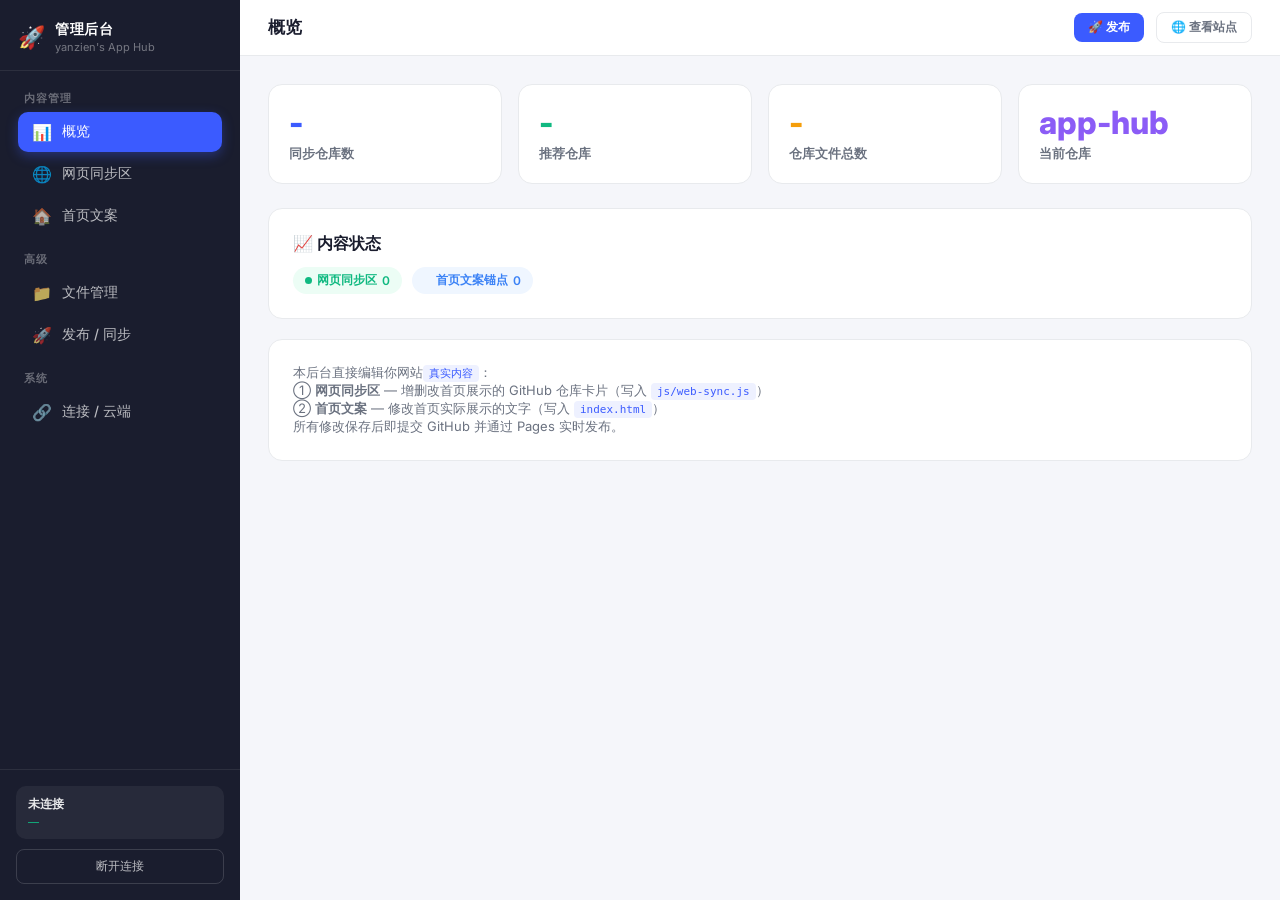
==== commit 7bedd59b: "update: admin.html - real content admin" ====
--- a/admin.html
+++ b/admin.html
@@ -125,8 +125,6 @@
 .status-tag.info { background:var(--info-bg); color:var(--info); }
 .status-dot { width:7px; height:7px; border-radius:50%; display:inline-block; }
 .status-dot.ok { background:var(--success); }
-.status-dot.warn { background:var(--warning); }
-.status-dot.err { background:var(--danger); }
 
 /* ====== 表单 ====== */
 .form-grid { display:grid; grid-template-columns: 1fr 1fr; gap:16px; }
@@ -162,13 +160,13 @@
 .btn:disabled { opacity:.5; cursor:not-allowed; transform:none !important; box-shadow:none !important; }
 .btn-row { display:flex; gap:10px; flex-wrap:wrap; margin-top:20px; }
 
-/* ====== 文件管理器 ====== */
+/* ====== 文件/仓库表格 ====== */
 .file-table { width:100%; border-collapse:collapse; }
 .file-table th {
   text-align:left; padding:10px 14px; font-size:12px; font-weight:700; color:var(--text2);
   text-transform:uppercase; letter-spacing:.5px; border-bottom:2px solid var(--border);
 }
-.file-table td { padding:10px 14px; font-size:13.5px; border-bottom:1px solid var(--border); }
+.file-table td { padding:10px 14px; font-size:13.5px; border-bottom:1px solid var(--border); vertical-align:middle; }
 .file-table tr:hover td { background:var(--primary-light); }
 .file-icon { font-size:18px; }
 .file-name { font-weight:600; color:var(--primary); cursor:pointer; }
@@ -209,9 +207,7 @@
 .progress-text { font-size:12px; color:var(--text2); margin-top:6px; text-align:center; }
 
 /* ====== 连接向导 ====== */
-.connect-wizard {
-  max-width:480px; margin:80px auto 0; text-align:center;
-}
+.connect-wizard { max-width:480px; margin:80px auto 0; text-align:center; }
 .connect-wizard-icon { font-size:48px; margin-bottom:16px; }
 .connect-wizard h2 { font-size:22px; margin-bottom:8px; }
 .connect-wizard p { color:var(--text2); font-size:14px; margin-bottom:24px; }
@@ -225,9 +221,7 @@
   .form-grid { grid-template-columns:1fr; }
   .content { padding:16px; }
 }
-@media(min-width: 901px) {
-  .mobile-toggle { display:none !important; }
-}
+@media(min-width: 901px) { .mobile-toggle { display:none !important; } }
 .mobile-toggle {
   display:flex; align-items:center; justify-content:center; width:36px; height:36px;
   border:1px solid var(--border); background:var(--card); border-radius:8px;
@@ -250,17 +244,9 @@
 .empty-state-icon { font-size:48px; margin-bottom:12px; }
 .empty-state-text { font-size:14px; }
 
-/* ====== 自定义按钮编辑 ====== */
-.custom-btn-list { display:flex; flex-direction:column; gap:8px; margin-top:8px; }
-.custom-btn-item {
-  display:flex; align-items:center; gap:8px; padding:10px 14px;
-  background:var(--bg); border:1px solid var(--border); border-radius:10px;
-}
-.custom-btn-item input { flex:1; padding:6px 10px; border:1px solid var(--border); border-radius:6px; font-size:13px; font-family:inherit; }
-.custom-btn-item .btn-remove {
-  width:28px; height:28px; border:none; background:var(--danger-bg); color:var(--danger);
-  border-radius:6px; cursor:pointer; font-size:14px; display:flex; align-items:center; justify-content:center;
-}
+/* ====== 仓库卡片编辑中的预览标签 ====== */
+.repo-badge-row { display:flex; gap:8px; align-items:center; }
+.kbd { font-family:monospace; font-size:11px; background:#eef1ff; color:var(--primary); padding:2px 6px; border-radius:4px; }
 </style>
 </head>
 <body>
@@ -268,7 +254,7 @@
 <!-- ====== 侧边栏 ====== -->
 <aside class="sidebar" id="sidebar">
   <div class="sidebar-header">
-    <span class="sidebar-logo">⚙️</span>
+    <span class="sidebar-logo">🚀</span>
     <div>
       <div class="sidebar-title">管理后台</div>
       <div class="sidebar-subtitle">yanzien's App Hub</div>
@@ -277,18 +263,24 @@
 
   <nav class="sidebar-nav" id="sidebar-nav">
     <div class="nav-section">
-      <div class="nav-label">主导航</div>
+      <div class="nav-label">内容管理</div>
       <div class="nav-item active" data-page="dashboard" onclick="switchPage('dashboard')">
         <span class="nav-icon">📊</span> 概览
       </div>
-      <div class="nav-item" data-page="settings" onclick="switchPage('settings')">
-        <span class="nav-icon">⚙️</span> 站点设置
-      </div>
+      <div class="nav-item" data-page="websync" onclick="switchPage('websync')">
+        <span class="nav-icon">🌐</span> 网页同步区
+      </div>
+      <div class="nav-item" data-page="home" onclick="switchPage('home')">
+        <span class="nav-icon">🏠</span> 首页文案
+      </div>
+    </div>
+    <div class="nav-section">
+      <div class="nav-label">高级</div>
       <div class="nav-item" data-page="files" onclick="switchPage('files')">
         <span class="nav-icon">📁</span> 文件管理
       </div>
       <div class="nav-item" data-page="deploy" onclick="switchPage('deploy')">
-        <span class="nav-icon">🚀</span> 部署管理
+        <span class="nav-icon">🚀</span> 发布 / 同步
       </div>
     </div>
     <div class="nav-section">
@@ -316,129 +308,77 @@
       <div class="topbar-title" id="topbar-title">概览</div>
     </div>
     <div class="topbar-actions">
-      <button class="btn btn-sm btn-primary" onclick="switchPage('deploy')">🚀 部署</button>
+      <button class="btn btn-sm btn-primary" onclick="switchPage('deploy')">🚀 发布</button>
       <button class="btn btn-sm btn-ghost" onclick="window.open('index.html','_blank')">🌐 查看站点</button>
     </div>
   </header>
 
   <div class="content">
 
-    <!-- ========== 页面：概览 ========== -->
+    <!-- ========== 概览 ========== -->
     <div class="page active" id="page-dashboard">
       <div class="stats-grid" id="stats-grid">
-        <div class="stat-card"><div class="stat-value blue" id="stat-files">-</div><div class="stat-label">文件 / 项目</div></div>
-        <div class="stat-card"><div class="stat-value green" id="stat-deploys">-</div><div class="stat-label">已部署</div></div>
-        <div class="stat-card"><div class="stat-value orange" id="stat-config">✓</div><div class="stat-label">已配置</div></div>
-        <div class="stat-card"><div class="stat-value purple" id="stat-default">默认</div><div class="stat-label">站点/仓库</div></div>
+        <div class="stat-card"><div class="stat-value blue" id="stat-repos">-</div><div class="stat-label">同步仓库数</div></div>
+        <div class="stat-card"><div class="stat-value green" id="stat-featured">-</div><div class="stat-label">推荐仓库</div></div>
+        <div class="stat-card"><div class="stat-value orange" id="stat-files">-</div><div class="stat-label">仓库文件总数</div></div>
+        <div class="stat-card"><div class="stat-value purple" id="stat-repo">app-hub</div><div class="stat-label">当前仓库</div></div>
       </div>
 
       <div class="card">
-        <div class="card-title">📈 状态分布</div>
+        <div class="card-title">📈 内容状态</div>
         <div class="status-tags" id="status-tags">
-          <span class="status-tag ok"><span class="status-dot ok"></span> 已就绪 0</span>
-          <span class="status-tag info"><span class="status-dot warn"></span> 进行中 0</span>
-          <span class="status-tag err"><span class="status-dot err"></span> 失败 0</span>
-          <span class="status-tag warn"><span class="status-dot"></span> 待部署 0</span>
+          <span class="status-tag ok"><span class="status-dot ok"></span> 网页同步区 <span id="tag-ws">0</span></span>
+          <span class="status-tag info"><span class="status-dot"></span> 首页文案锚点 <span id="tag-home">0</span></span>
         </div>
       </div>
 
       <div class="card">
-        <div class="card-title">👥 访问量</div>
-        <div class="card-desc">站点已接入 不子(busanzhi) 免费计数器，实时显示站内访客数与浏览量。无需注册、无需服务器。</div>
-        <div class="card-desc" style="margin-top:8px;font-size:12px;">
-          如需详细访问统计/历史记录，可在「设置 / 云端」中接入 Umami 等隐私分析（可选）。
+        <div class="card-desc" style="font-size:13px;margin-bottom:0">
+          本后台直接编辑你网站<span class="kbd">真实内容</span>：<br>
+          ① <b>网页同步区</b> — 增删改首页展示的 GitHub 仓库卡片（写入 <span class="kbd">js/web-sync.js</span>）<br>
+          ② <b>首页文案</b> — 修改首页实际展示的文字（写入 <span class="kbd">index.html</span>）<br>
+          所有修改保存后即提交 GitHub 并通过 Pages 实时发布。
         </div>
       </div>
-
+    </div>
+
+    <!-- ========== 网页同步区管理 ========== -->
+    <div class="page" id="page-websync">
       <div class="card">
-        <div class="card-desc" style="font-size:13px;">
-          所有修改保存后即提交至 GitHub 仓库并自动通过 GitHub Pages 发布，访客立刻看到更新。
+        <div class="card-title">🌐 网页同步区管理</div>
+        <div class="card-desc">管理首页「网页同步区」展示的 GitHub 仓库卡片。修改直接写入 <span class="kbd">js/web-sync.js</span> 并发布，前台实时生效。</div>
+        <div class="btn-row" style="margin-top:0">
+          <button class="btn btn-primary" onclick="showRepoForm(null)">＋ 添加仓库</button>
+          <button class="btn btn-ghost" onclick="loadWebSync()">↺ 重新加载</button>
         </div>
-      </div>
-    </div>
-
-    <!-- ========== 页面：站点设置 ========== -->
-    <div class="page" id="page-settings">
+        <div class="editor-wrap" id="repo-form"></div>
+        <table class="file-table" id="repo-table" style="margin-top:16px">
+          <thead><tr><th>图标</th><th>名称</th><th>仓库</th><th>推荐</th><th>操作</th></tr></thead>
+          <tbody id="repo-tbody">
+            <tr><td colspan="5"><div class="empty-state"><div class="empty-state-icon">📂</div><div class="empty-state-text">请先连接 GitHub 仓库</div></div></td></tr>
+          </tbody>
+        </table>
+      </div>
+    </div>
+
+    <!-- ========== 首页文案 ========== -->
+    <div class="page" id="page-home">
       <div class="card">
-        <div class="card-title">🌐 站点设置</div>
-        <div class="card-desc">保存后同步到 GitHub（云端），前台实时生效。</div>
-
-        <div class="form-grid">
-          <div class="form-group">
-            <label class="form-label">站点名称（导航/页脚）</label>
-            <input class="form-input" id="set-site-name" placeholder="yanzien">
-          </div>
-          <div class="form-group">
-            <label class="form-label">浏览器标题（&lt;title&gt;）</label>
-            <input class="form-input" id="set-site-title" placeholder="yanzien - 个人官网">
-          </div>
-          <div class="form-group full">
-            <label class="form-label">首页公告 <span class="hint">(留空不显示)</span></label>
-            <textarea class="form-textarea" id="set-announcement" rows="2" placeholder="🎉 新版BUG已修，快来试用吧！"></textarea>
-          </div>
-          <div class="form-group full">
-            <label class="form-label">首页副标题</label>
-            <input class="form-input" id="set-subtitle" placeholder="你好，我是 yanzien">
-          </div>
-          <div class="form-group">
-            <label class="form-label">首页主标题文字</label>
-            <input class="form-input" id="set-main-title" placeholder="查看作品">
-          </div>
-          <div class="form-group">
-            <label class="form-label">首页副标题文字</label>
-            <input class="form-input" id="set-main-subtitle" placeholder="联系我">
-          </div>
+        <div class="card-title">🏠 首页文案</div>
+        <div class="card-desc">编辑首页真实展示的文字（对应 <span class="kbd">index.html</span> 中的对应段落）。保存即推送 GitHub。</div>
+        <div id="home-fields"></div>
+        <div class="btn-row">
+          <button class="btn btn-primary" onclick="saveHomeText()">💾 保存首页文案</button>
+          <button class="btn btn-ghost" onclick="loadHomeText()">↺ 重新加载</button>
         </div>
       </div>
-
-      <div class="card">
-        <div class="card-title">🔘 首页自定义按钮</div>
-        <div class="card-desc">如果下方添加了按钮，首页将优先显示这些按钮；留空则用上方的「主/次按钮」。</div>
-        <div class="custom-btn-list" id="custom-btn-list"></div>
-        <button class="btn btn-sm btn-ghost" style="margin-top:10px" onclick="addCustomBtn()">+ 添加按钮</button>
-      </div>
-
-      <div class="card">
-        <div class="card-title">📬 联系方式 & 社交链接</div>
-        <div class="form-grid">
-          <div class="form-group">
-            <label class="form-label">邮箱</label>
-            <input class="form-input" id="set-email" placeholder="yanzien2013@163.com">
-          </div>
-          <div class="form-group">
-            <label class="form-label">GitHub</label>
-            <input class="form-input" id="set-github" placeholder="https://github.com/yanzien">
-          </div>
-          <div class="form-group">
-            <label class="form-label">微信</label>
-            <input class="form-input" id="set-wechat" placeholder="Young（QQ同号）">
-          </div>
-          <div class="form-group">
-            <label class="form-label">其他</label>
-            <input class="form-input" id="set-other" placeholder="">
-          </div>
-        </div>
-      </div>
-
-      <div class="card">
-        <div class="card-title">📇 联系方式自定义卡片</div>
-        <div class="card-desc">在联系方式区域额外展示卡片，内容支持 Markdown（可放二维码、社交链接等）。</div>
-        <div class="form-group full">
-          <textarea class="form-textarea" id="set-contact-card" rows="3" placeholder="可选：自定义联系卡片内容..."></textarea>
-        </div>
-      </div>
-
-      <div class="btn-row">
-        <button class="btn btn-primary" onclick="saveSiteSettings()">💾 保存设置</button>
-        <button class="btn btn-ghost" onclick="loadSiteSettings()">↺ 重置</button>
-      </div>
-    </div>
-
-    <!-- ========== 页面：文件管理 ========== -->
+    </div>
+
+    <!-- ========== 文件管理 ========== -->
     <div class="page" id="page-files">
       <div class="card">
         <div class="card-title">📁 远程文件列表</div>
-        <div class="card-desc">点击文件名可在线编辑内容并直接保存到 GitHub。</div>
+        <div class="card-desc">点击文件名可在线编辑源码并直接保存到 GitHub（高级用法）。</div>
         <table class="file-table" id="file-table">
           <thead><tr><th>文件</th><th>大小</th><th>操作</th></tr></thead>
           <tbody id="file-tbody">
@@ -447,7 +387,6 @@
         </table>
       </div>
 
-      <!-- 编辑器 -->
       <div class="editor-wrap" id="editor-wrap">
         <div class="editor-bar">
           <span class="editor-path" id="editor-path"></span>
@@ -460,19 +399,19 @@
       </div>
     </div>
 
-    <!-- ========== 页面：部署管理 ========== -->
+    <!-- ========== 发布 / 同步 ========== -->
     <div class="page" id="page-deploy">
       <div class="card">
-        <div class="card-title">🚀 一键部署</div>
-        <div class="card-desc">将当前项目所有文件上传到 GitHub 仓库的 main 分支。支持增量更新。</div>
+        <div class="card-title">🚀 发布 / 同步</div>
+        <div class="card-desc">将仓库内全部网页文件重新推送到 GitHub（触发 GitHub Pages 重新构建发布）。各内容页的修改会自动保存发布，此按钮用于「整站重新发布」。</div>
 
         <div class="form-group">
           <label class="form-label">提交信息</label>
-          <input class="form-input" id="deploy-msg" value="update: 部署更新" placeholder="update: 部署更新">
+          <input class="form-input" id="deploy-msg" value="publish: 整站发布" placeholder="publish: 整站发布">
         </div>
 
         <div class="btn-row">
-          <button class="btn btn-primary" id="btn-deploy" onclick="startDeploy()">🚀 开始部署</button>
+          <button class="btn btn-primary" id="btn-deploy" onclick="startDeploy()">🚀 开始发布</button>
           <button class="btn btn-ghost" onclick="clearLog()">🗑️ 清空日志</button>
         </div>
 
@@ -488,7 +427,7 @@
       </div>
     </div>
 
-    <!-- ========== 页面：连接/云端 ========== -->
+    <!-- ========== 连接/云端 ========== -->
     <div class="page" id="page-connect">
       <div class="connect-wizard" id="connect-form">
         <div class="connect-wizard-icon">🔗</div>
@@ -511,7 +450,7 @@
           <div class="form-group">
             <label class="form-label">Personal Access Token</label>
             <input class="form-input" type="password" id="inp-token" placeholder="ghp_xxxxxxxxxxxx">
-            <div style="font-size:11px;color:var(--text3);margin-top:4px;">Token 仅保存在你的浏览器本地（localStorage），用于向 GitHub 提交内容，需要 repo 权限。详见 README。</div>
+            <div style="font-size:11px;color:var(--text3);margin-top:4px;">Token 仅保存在你的浏览器本地（localStorage），用于向 GitHub 提交内容，需要 repo 权限。</div>
           </div>
           <button class="btn btn-primary" style="width:100%;margin-top:8px" onclick="connectGitHub()">连接</button>
         </div>
@@ -527,15 +466,41 @@
 // ============================================================
 const API = 'https://api.github.com';
 let state = {
-  user: '', repo: '', token: '', branch: 'main',
+  user: '', repo: 'app-hub', token: '', branch: 'main',
   connected: false,
   remoteFiles: [],
   editingFile: null,
-  deployStats: { total: 0, ok: 0, fail: 0, pending: 0 },
 };
 
 // ============================================================
-//  导航 & 页面切换
+//  GitHub API 辅助
+// ============================================================
+function authHeaders() {
+  return { 'Authorization': `Bearer ${state.token}`, 'Accept': 'application/vnd.github+json' };
+}
+function decodeBase64(b64) { return decodeURIComponent(escape(atob(b64.replace(/\n/g, '')))); }
+function encodeBase64(str) { return btoa(unescape(encodeURIComponent(str))); }
+
+async function ghGet(path) {
+  const r = await fetch(`${API}/repos/${state.user}/${state.repo}/contents/${encodeURIComponent(path)}`, {
+    headers: authHeaders()
+  });
+  if (!r.ok) throw new Error(`获取 ${path} 失败: HTTP ${r.status}`);
+  const d = await r.json();
+  return { content: decodeBase64(d.content), sha: d.sha };
+}
+async function ghSave(path, content, sha, message) {
+  const body = { message: message || `update: ${path}`, content: encodeBase64(content) };
+  if (sha) body.sha = sha;
+  const r = await fetch(`${API}/repos/${state.user}/${state.repo}/contents/${encodeURIComponent(path)}`, {
+    method: 'PUT', headers: authHeaders(), body: JSON.stringify(body)
+  });
+  if (!r.ok) throw new Error(`保存 ${path} 失败: HTTP ${r.status}`);
+  return (await r.json()).content.sha;
+}
+
+// ============================================================
+//  导航
 // ============================================================
 function switchPage(pageId) {
   document.querySelectorAll('.page').forEach(p => p.classList.remove('active'));
@@ -545,25 +510,18 @@
   if (page) page.classList.add('active');
   if (nav) nav.classList.add('active');
 
-  const titles = { dashboard:'概览', settings:'站点设置', files:'文件管理', deploy:'部署管理', connect:'连接 / 云端' };
+  const titles = { dashboard:'概览', websync:'网页同步区', home:'首页文案', files:'文件管理', deploy:'发布 / 同步', connect:'连接 / 云端' };
   document.getElementById('topbar-title').textContent = titles[pageId] || '管理后台';
-
-  // 关闭移动端侧边栏
   document.getElementById('sidebar').classList.remove('open');
 
-  // 页面特定逻辑
-  if (pageId === 'files' && state.connected) loadFileList();
-  if (pageId === 'dashboard' && state.connected) refreshDashboard();
-  if (pageId === 'settings') loadSiteSettings();
-}
-
-function toggleSidebar() {
-  document.getElementById('sidebar').classList.toggle('open');
-}
-
-// ============================================================
-//  Toast 提示
-// ============================================================
+  if (!state.connected) return;
+  if (pageId === 'files') loadFileList();
+  if (pageId === 'websync') loadWebSync();
+  if (pageId === 'home') loadHomeText();
+  if (pageId === 'dashboard') refreshDashboard();
+}
+function toggleSidebar() { document.getElementById('sidebar').classList.toggle('open'); }
+
 function toast(msg, type='info') {
   const el = document.createElement('div');
   el.className = `toast ${type}`;
@@ -588,9 +546,7 @@
 
   try {
     log(`正在连接 ${fullRepo}...`, 'info');
-    const r = await fetch(`${API}/repos/${fullRepo}`, {
-      headers: { 'Authorization': `Bearer ${token}`, 'Accept': 'application/vnd.github+json' }
-    });
+    const r = await fetch(`${API}/repos/${fullRepo}`, { headers: authHeaders() });
     if (!r.ok) throw new Error(`HTTP ${r.status}`);
     const data = await r.json();
 
@@ -602,7 +558,7 @@
 
     updateConnUI(fullRepo, data.default_branch);
     toast(`✅ 已连接 ${fullRepo}`, 'success');
-    log(`✅ 连接成功！${data.full_name} ⭐${data.stargazers_count}`, 'ok');
+    log(`✅ 连接成功！${data.full_name}`, 'ok');
     switchPage('dashboard');
   } catch(e) {
     toast(`❌ 连接失败: ${e.message}`, 'error');
@@ -612,7 +568,7 @@
 
 function disconnect() {
   state.connected = false;
-  state.user = ''; state.repo = ''; state.token = '';
+  state.user = ''; state.repo = 'app-hub'; state.token = '';
   localStorage.removeItem('admin_user');
   localStorage.removeItem('admin_repo_name');
   localStorage.removeItem('admin_branch');
@@ -621,221 +577,254 @@
   switchPage('connect');
   toast('已断开连接', 'info');
 }
-
 function updateConnUI(repo, status) {
   document.getElementById('repo-display').textContent = repo;
   document.getElementById('conn-display').textContent = status || '已连接';
 }
 
 // ============================================================
-//  概览仪表盘
+//  概览
 // ============================================================
 async function refreshDashboard() {
   if (!state.connected) return;
-  const fullRepo = `${state.user}/${state.repo}`;
-  try {
-    const r = await fetch(`${API}/repos/${fullRepo}/contents/`, {
-      headers: { 'Authorization': `Bearer ${state.token}` }
-    });
-    if (!r.ok) return;
-    const items = await r.json();
+  try {
+    // 读取网页同步区
+    let repoCount = 0, featured = 0;
+    try {
+      const d = await ghGet('js/web-sync.js');
+      const m = d.content.match(/const GITHUB_REPOS\s*=\s*(\[[\s\S]*?\n\]);/);
+      if (m) {
+        const repos = (new Function('return ' + m[1]))();
+        repoCount = repos.length;
+        featured = repos.filter(r => r.featured).length;
+      }
+    } catch {}
+    document.getElementById('stat-repos').textContent = repoCount;
+    document.getElementById('stat-featured').textContent = featured;
+    document.getElementById('tag-ws').textContent = repoCount;
+
+    // 文件总数
     let count = 0;
-    async function walk(list) {
-      for (const f of list) {
-        if (f.type === 'dir') {
-          const sr = await fetch(`${API}/repos/${fullRepo}/contents/${f.path}`, {
-            headers: { 'Authorization': `Bearer ${state.token}` }
-          });
-          if (sr.ok) walk(await sr.json());
-        } else count++;
+    const fullRepo = `${state.user}/${state.repo}`;
+    const walk = async (prefix='') => {
+      const url = prefix ? `${API}/repos/${fullRepo}/contents/${encodeURIComponent(prefix)}`
+                         : `${API}/repos/${fullRepo}/contents/`;
+      const r = await fetch(url, { headers: authHeaders() });
+      if (!r.ok) return;
+      const items = await r.json();
+      for (const f of items) {
+        const fp = prefix ? `${prefix}/${f.name}` : f.name;
+        if (f.type === 'dir') await walk(fp);
+        else count++;
       }
-    }
-    await walk(items);
+    };
+    await walk();
     document.getElementById('stat-files').textContent = count;
 
-    // 更新状态标签
-    const tags = document.getElementById('status-tags');
-    tags.innerHTML = `
-      <span class="status-tag ok"><span class="status-dot ok"></span> 已就绪 ${count}</span>
-      <span class="status-tag info"><span class="status-dot warn"></span> 进行中 0</span>
-      <span class="status-tag err"><span class="status-dot err"></span> 失败 0</span>
-      <span class="status-tag warn"><span class="status-dot"></span> 待部署 0</span>`;
+    // 首页锚点
+    let homeAnchors = 0;
+    try {
+      const d = await ghGet('index.html');
+      homeAnchors = (d.content.match(/data-home="/g) || []).length;
+    } catch {}
+    document.getElementById('tag-home').textContent = homeAnchors;
   } catch(e) {}
 }
 
 // ============================================================
-//  站点设置（localStorage + 可选推送到 GitHub）
-// ============================================================
-const SETTINGS_KEY = 'site_settings';
-
-function getDefaultSettings() {
-  return {
-    siteName: 'yanzien',
-    siteTitle: "yanzien's App Hub",
-    announcement: '',
-    subtitle: '你好，我是 yanzien',
-    mainTitle: '查看作品',
-    mainSubtitle: '联系我',
-    customButtons: [],
-    email: 'yanzien2013@163.com',
-    github: 'https://github.com/yanzien',
-    wechat: 'Young（QQ同号）',
-    other: '',
-    contactCard: '',
+//  网页同步区管理
+// ============================================================
+let wsState = { content:'', sha:'', repos:[] };
+
+async function loadWebSync() {
+  if (!state.connected) { toast('请先连接 GitHub', 'error'); return; }
+  try {
+    const d = await ghGet('js/web-sync.js');
+    wsState.sha = d.sha; wsState.content = d.content;
+    const m = d.content.match(/const GITHUB_REPOS\s*=\s*(\[[\s\S]*?\n\]);/);
+    if (!m) throw new Error('未找到 GITHUB_REPOS 数组');
+    wsState.repos = (new Function('return ' + m[1]))();
+    renderRepos();
+    toast(`已加载 ${wsState.repos.length} 个仓库`, 'success');
+  } catch(e) {
+    toast(e.message, 'error');
+    log(`加载网页同步区失败: ${e.message}`, 'err');
+  }
+}
+
+function renderRepos() {
+  const tb = document.getElementById('repo-tbody');
+  if (!wsState.repos.length) {
+    tb.innerHTML = '<tr><td colspan="5"><div class="empty-state"><div class="empty-state-icon">🌐</div><div class="empty-state-text">暂无仓库，点击「添加仓库」</div></div></td></tr>';
+    return;
+  }
+  tb.innerHTML = wsState.repos.map((r, i) => `
+    <tr>
+      <td style="font-size:22px">${escHtml(r.icon || '📄')}</td>
+      <td><b>${escHtml(r.name)}</b></td>
+      <td><span style="color:var(--text2)">${escHtml(r.full)}</span></td>
+      <td>${r.featured ? '⭐ 推荐' : '—'}</td>
+      <td class="file-actions">
+        <button class="btn btn-sm btn-ghost" onclick="showRepoForm(${i})">编辑</button>
+        <button class="btn btn-sm btn-danger" onclick="deleteRepo(${i})">删除</button>
+      </td>
+    </tr>`).join('');
+}
+
+function showRepoForm(idx) {
+  const editing = idx !== null && idx !== undefined;
+  const r = editing ? { ...wsState.repos[idx] } : { name:'', full:'', desc:'', url:'', icon:'📄', featured:false, tags:[], tech:'Web', status:'已部署', upd:'稳定版' };
+  const tags = (r.tags || []).join(', ');
+  const wrap = document.getElementById('repo-form');
+  wrap.innerHTML = `
+    <div class="form-grid">
+      <div class="form-group"><label class="form-label">名称 (name)</label><input class="form-input" id="rf-name" value="${escHtml(r.name)}" placeholder="home"></div>
+      <div class="form-group"><label class="form-label">仓库全称 (full)</label><input class="form-input" id="rf-full" value="${escHtml(r.full)}" placeholder="yanzien/home"></div>
+      <div class="form-group"><label class="form-label">链接 (url)</label><input class="form-input" id="rf-url" value="${escHtml(r.url)}" placeholder="https://yanzien.github.io/home"></div>
+      <div class="form-group"><label class="form-label">图标 (emoji)</label><input class="form-input" id="rf-icon" value="${escHtml(r.icon)}" placeholder="🏠"></div>
+      <div class="form-group full"><label class="form-label">描述 (desc)</label><textarea class="form-textarea" id="rf-desc" rows="2">${escHtml(r.desc)}</textarea></div>
+      <div class="form-group"><label class="form-label">技术 (tech)</label><input class="form-input" id="rf-tech" value="${escHtml(r.tech)}"></div>
+      <div class="form-group"><label class="form-label">状态 (status)</label><input class="form-input" id="rf-status" value="${escHtml(r.status)}"></div>
+      <div class="form-group"><label class="form-label">更新频率 (upd)</label><input class="form-input" id="rf-upd" value="${escHtml(r.upd)}"></div>
+      <div class="form-group"><label class="form-label">标签 (逗号分隔)</label><input class="form-input" id="rf-tags" value="${escHtml(tags)}" placeholder="个人主页, 响应式"></div>
+      <div class="form-group" style="display:flex;align-items:center;gap:8px;padding-top:24px">
+        <input type="checkbox" id="rf-featured" ${r.featured ? 'checked' : ''}> <label style="font-size:13.5px;cursor:pointer" onclick="document.getElementById('rf-featured').click()">设为推荐 (首页⭐高亮)</label>
+      </div>
+    </div>
+    <div class="btn-row">
+      <button class="btn btn-primary" onclick="saveRepo(${editing ? idx : 'null'})">💾 保存</button>
+      <button class="btn btn-ghost" onclick="document.getElementById('repo-form').classList.remove('show')">取消</button>
+    </div>`;
+  wrap.classList.add('show');
+  wrap.scrollIntoView({ behavior: 'smooth' });
+}
+
+function escJs(s) { return (s || '').replace(/\\/g, '\\\\').replace(/'/g, "\\'").replace(/\n/g, '\\n'); }
+
+function serializeRepos(repos) {
+  const items = repos.map(r => {
+    const tags = '[' + (r.tags || []).map(t => `'${escJs(t)}'`).join(', ') + ']';
+    return `  { name:'${escJs(r.name)}', full:'${escJs(r.full)}', desc:'${escJs(r.desc)}', url:'${escJs(r.url)}', icon:'${escJs(r.icon)}', featured:${!!r.featured}, tags:${tags}, tech:'${escJs(r.tech)}', status:'${escJs(r.status)}', upd:'${escJs(r.upd)}' }`;
+  }).join(',\n');
+  return `const GITHUB_REPOS = [\n${items}\n];`;
+}
+
+async function saveRepo(idx) {
+  const r = {
+    name: document.getElementById('rf-name').value.trim(),
+    full: document.getElementById('rf-full').value.trim(),
+    url: document.getElementById('rf-url').value.trim(),
+    icon: document.getElementById('rf-icon').value.trim() || '📄',
+    desc: document.getElementById('rf-desc').value.trim(),
+    tech: document.getElementById('rf-tech').value.trim(),
+    status: document.getElementById('rf-status').value.trim(),
+    upd: document.getElementById('rf-upd').value.trim(),
+    featured: document.getElementById('rf-featured').checked,
+    tags: document.getElementById('rf-tags').value.split(',').map(s => s.trim()).filter(Boolean),
   };
-}
-
-function getSettings() {
-  try {
-    const s = localStorage.getItem(SETTINGS_KEY);
-    return s ? { ...getDefaultSettings(), ...JSON.parse(s) } : getDefaultSettings();
-  } catch { return getDefaultSettings(); }
-}
-
-function loadSiteSettings() {
-  const s = getSettings();
-  document.getElementById('set-site-name').value = s.siteName;
-  document.getElementById('set-site-title').value = s.siteTitle;
-  document.getElementById('set-announcement').value = s.announcement;
-  document.getElementById('set-subtitle').value = s.subtitle;
-  document.getElementById('set-main-title').value = s.mainTitle;
-  document.getElementById('set-main-subtitle').value = s.mainSubtitle;
-  document.getElementById('set-email').value = s.email;
-  document.getElementById('set-github').value = s.github;
-  document.getElementById('set-wechat').value = s.wechat;
-  document.getElementById('set-other').value = s.other;
-  document.getElementById('set-contact-card').value = s.contactCard;
-  renderCustomButtons(s.customButtons);
-}
-
-function saveSiteSettings() {
-  const s = {
-    siteName: document.getElementById('set-site-name').value.trim(),
-    siteTitle: document.getElementById('set-site-title').value.trim(),
-    announcement: document.getElementById('set-announcement').value.trim(),
-    subtitle: document.getElementById('set-subtitle').value.trim(),
-    mainTitle: document.getElementById('set-main-title').value.trim(),
-    mainSubtitle: document.getElementById('set-main-subtitle').value.trim(),
-    customButtons: getCustomButtonsData(),
-    email: document.getElementById('set-email').value.trim(),
-    github: document.getElementById('set-github').value.trim(),
-    wechat: document.getElementById('set-wechat').value.trim(),
-    other: document.getElementById('set-other').value.trim(),
-    contactCard: document.getElementById('set-contact-card').value.trim(),
-  };
-  localStorage.setItem(SETTINGS_KEY, JSON.stringify(s));
-  toast('✅ 设置已保存（浏览器本地）', 'success');
-
-  // 如果已连接 GitHub，询问是否推送
-  if (state.connected && confirm('是否同时将设置同步到 GitHub？（会创建/更新 site-settings.json）')) {
-    pushSettingsToGithub(s);
+  if (!r.name || !r.full) { toast('请填写名称和仓库全称', 'error'); return; }
+
+  if (idx === 'null' || idx === null || idx === undefined) wsState.repos.push(r);
+  else wsState.repos[idx] = r;
+
+  const serialized = serializeRepos(wsState.repos);
+  const newContent = wsState.content.replace(/const GITHUB_REPOS\s*=\s*\[[\s\S]*?\n\];/, serialized);
+  try {
+    wsState.sha = await ghSave('js/web-sync.js', newContent, wsState.sha, `update: 网页同步区 ${r.name}`);
+    wsState.content = newContent;
+    document.getElementById('repo-form').classList.remove('show');
+    renderRepos();
+    refreshDashboard();
+    toast('✅ 已保存并发布', 'success');
+  } catch(e) { toast(e.message, 'error'); }
+}
+
+async function deleteRepo(idx) {
+  if (!confirm('确定删除该仓库卡片？')) return;
+  const name = wsState.repos[idx].name;
+  wsState.repos.splice(idx, 1);
+  const serialized = serializeRepos(wsState.repos);
+  const newContent = wsState.content.replace(/const GITHUB_REPOS\s*=\s*\[[\s\S]*?\n\];/, serialized);
+  try {
+    wsState.sha = await ghSave('js/web-sync.js', newContent, wsState.sha, `update: 删除仓库 ${name}`);
+    wsState.content = newContent;
+    renderRepos();
+    refreshDashboard();
+    toast('✅ 已删除', 'success');
+  } catch(e) { toast(e.message, 'error'); }
+}
+
+// ============================================================
+//  首页文案管理
+// ============================================================
+let homeState = { content:'', sha:'', fields:[] };
+
+async function loadHomeText() {
+  if (!state.connected) { toast('请先连接 GitHub', 'error'); return; }
+  try {
+    const d = await ghGet('index.html');
+    homeState.sha = d.sha; homeState.content = d.content;
+    const fields = [];
+    const re = /data-home="([^"]+)"[^>]*>([\s\S]*?)<\/[a-z0-9]+>/gi;
+    let m;
+    while ((m = re.exec(d.content))) fields.push({ key: m[1], text: m[2] });
+    homeState.fields = fields;
+    renderHomeFields();
+    toast(`已加载 ${fields.length} 处首页文案`, 'success');
+  } catch(e) { toast(e.message, 'error'); }
+}
+
+function renderHomeFields() {
+  const c = document.getElementById('home-fields');
+  if (!homeState.fields.length) {
+    c.innerHTML = '<div class="empty-state"><div class="empty-state-icon">🏠</div><div class="empty-state-text">未找到可编辑文案锚点</div></div>';
+    return;
   }
-}
-
-async function pushSettingsToGithub(s) {
-  try {
-    const content = btoa(unescape(encodeURIComponent(JSON.stringify(s, null, 2))));
-    const path = 'site-settings.json';
-    const fullRepo = `${state.user}/${state.repo}`;
-
-    // 获取现有 sha
-    let sha = null;
-    try {
-      const gr = await fetch(`${API}/repos/${fullRepo}/contents/${path}`, {
-        headers: { 'Authorization': `Bearer ${state.token}` }
-      });
-      if (gr.ok) sha = (await gr.json()).sha;
-    } catch {}
-
-    const body = { message: 'update: 站点设置', content };
-    if (sha) body.sha = sha;
-
-    const r = await fetch(`${API}/repos/${fullRepo}/contents/${path}`, {
-      method: 'PUT',
-      headers: { 'Authorization': `Bearer ${state.token}`, 'Accept': 'application/vnd.github+json' },
-      body: JSON.stringify(body)
-    });
-    if (r.ok) {
-      toast('✅ 设置已同步到 GitHub', 'success');
-    } else {
-      throw new Error(`HTTP ${r.status}`);
-    }
-  } catch(e) {
-    toast(`同步失败: ${e.message}`, 'error');
-  }
-}
-
-// ---- 自定义按钮 ----
-function renderCustomButtons(btns) {
-  const container = document.getElementById('custom-btn-list');
-  container.innerHTML = '';
-  (btns || []).forEach((b, i) => {
-    const div = document.createElement('div');
-    div.className = 'custom-btn-item';
-    div.innerHTML = `
-      <input type="text" value="${escHtml(b.text)}" placeholder="按钮文字" data-idx="${i}" data-field="text">
-      <input type="text" value="${escHtml(b.url)}" placeholder="链接地址" data-idx="${i}" data-field="url" style="flex:1.5">
-      <button class="btn-remove" onclick="removeCustomBtn(${i})">✕</button>`;
-    container.appendChild(div);
+  c.innerHTML = homeState.fields.map((f, i) => `
+    <div class="form-group full">
+      <label class="form-label">${escHtml(f.key)} <span class="hint">(对应 index.html 中该段文字)</span></label>
+      <textarea class="form-textarea" id="hf-${i}" rows="3">${escHtml(f.text)}</textarea>
+    </div>`).join('');
+}
+
+async function saveHomeText() {
+  if (!homeState.fields.length) { toast('没有可保存的内容', 'error'); return; }
+  let content = homeState.content;
+  homeState.fields.forEach((f, i) => {
+    const newText = document.getElementById('hf-' + i).value;
+    const re = new RegExp(`(data-home="${f.key}"[^>]*>)[\\s\\S]*?(</[a-z0-9]+>)`, 'i');
+    content = content.replace(re, `$1${newText}$2`);
   });
-}
-
-function addCustomBtn() {
-  const s = getSettings();
-  if (!s.customButtons) s.customButtons = [];
-  s.customButtons.push({ text: '按钮文字', url: 'https://' });
-  localStorage.setItem(SETTINGS_KEY, JSON.stringify(s));
-  renderCustomButtons(s.customButtons);
-}
-
-function removeCustomBtn(idx) {
-  const s = getSettings();
-  s.customButtons.splice(idx, 1);
-  localStorage.setItem(SETTINGS_KEY, JSON.stringify(s));
-  renderCustomButtons(s.customButtons);
-}
-
-function getCustomButtonsData() {
-  const items = document.querySelectorAll('#custom-btn-list .custom-btn-item');
-  return Array.from(items).map(item => ({
-    text: item.querySelector('[data-field="text"]').value.trim(),
-    url: item.querySelector('[data-field="url"]').value.trim(),
-  })).filter(b => b.text && b.url);
-}
-
-function escHtml(s) { return (s||'').replace(/&/g,'&amp;').replace(/"/g,'&quot;').replace(/</g,'&lt;'); }
-
-// ============================================================
-//  文件管理
+  try {
+    homeState.sha = await ghSave('index.html', content, homeState.sha, 'update: 首页文案');
+    homeState.content = content;
+    toast('✅ 首页文案已发布', 'success');
+  } catch(e) { toast(e.message, 'error'); }
+}
+
+// ============================================================
+//  文件管理（原始源码编辑）
 // ============================================================
 async function loadFileList() {
   const tbody = document.getElementById('file-tbody');
   tbody.innerHTML = '<tr><td colspan="3" style="text-align:center;padding:24px;color:var(--text3)">加载中...</td></tr>';
-
   try {
     const fullRepo = `${state.user}/${state.repo}`;
-    const r = await fetch(`${API}/repos/${fullRepo}/contents/`, {
-      headers: { 'Authorization': `Bearer ${state.token}`, 'Accept': 'application/vnd.github+json' }
-    });
-    if (!r.ok) throw new Error(`HTTP ${r.status}`);
-    const files = await r.json();
-
     const allFiles = [];
-    async function walk(items, prefix='') {
+    const walk = async (prefix='') => {
+      const url = prefix ? `${API}/repos/${fullRepo}/contents/${encodeURIComponent(prefix)}`
+                         : `${API}/repos/${fullRepo}/contents/`;
+      const r = await fetch(url, { headers: authHeaders() });
+      if (!r.ok) return;
+      const items = await r.json();
       for (const f of items) {
-        const path = prefix ? `${prefix}/${f.name}` : f.name;
-        if (f.type === 'dir') {
-          const sr = await fetch(`${API}/repos/${fullRepo}/contents/${path}`, {
-            headers: { 'Authorization': `Bearer ${state.token}` }
-          });
-          if (sr.ok) await walk(await sr.json(), path);
-        } else {
-          allFiles.push({ name: path, size: f.size, sha: f.sha, type: f.type });
-        }
+        const fp = prefix ? `${prefix}/${f.name}` : f.name;
+        if (f.type === 'dir') await walk(fp);
+        else allFiles.push({ name: fp, size: f.size, sha: f.sha });
       }
-    }
-    await walk(files);
-    allFiles.sort((a,b) => a.name.localeCompare(b.name));
+    };
+    await walk();
+    allFiles.sort((a, b) => a.name.localeCompare(b.name));
     state.remoteFiles = allFiles;
 
     tbody.innerHTML = '';
@@ -861,55 +850,29 @@
   const icons = { html:'📄', css:'🎨', js:'⚡', json:'📋', md:'📝', png:'🖼️', jpg:'🖼️', svg:'🖼️', exe:'⚙️', py:'🐍', txt:'📄' };
   return icons[ext] || '📄';
 }
-
 function formatSize(b) {
   if (b < 1024) return b + ' B';
   if (b < 1048576) return (b/1024).toFixed(1) + ' KB';
   return (b/1048576).toFixed(1) + ' MB';
 }
 
-// ---- 在线编辑文件 ----
 async function editFile(path) {
-  const fullRepo = `${state.user}/${state.repo}`;
-  try {
-    const r = await fetch(`${API}/repos/${fullRepo}/contents/${encodeURIComponent(path)}`, {
-      headers: { 'Authorization': `Bearer ${state.token}` }
-    });
-    if (!r.ok) throw new Error(`HTTP ${r.status}`);
-    const data = await r.json();
-    const content = atob(data.content.replace(/\n/g, ''));
-
-    state.editingFile = { path, sha: data.sha };
+  try {
+    const d = await ghGet(path);
+    state.editingFile = { path, sha: d.sha };
     document.getElementById('editor-path').textContent = path;
-    document.getElementById('editor-area').value = content;
+    document.getElementById('editor-area').value = d.content;
     document.getElementById('editor-wrap').classList.add('show');
     document.getElementById('editor-wrap').scrollIntoView({ behavior: 'smooth' });
-  } catch(e) {
-    toast(`读取失败: ${e.message}`, 'error');
-  }
+  } catch(e) { toast(`读取失败: ${e.message}`, 'error'); }
 }
 
 async function saveFile() {
   if (!state.editingFile) return;
   const content = document.getElementById('editor-area').value;
-  const b64 = btoa(unescape(encodeURIComponent(content)));
-  const fullRepo = `${state.user}/${state.repo}`;
-
-  try {
-    const body = {
-      message: `update: 编辑 ${state.editingFile.path}`,
-      content: b64,
-      sha: state.editingFile.sha,
-    };
-    const r = await fetch(`${API}/repos/${fullRepo}/contents/${encodeURIComponent(state.editingFile.path)}`, {
-      method: 'PUT',
-      headers: { 'Authorization': `Bearer ${state.token}`, 'Accept': 'application/vnd.github+json' },
-      body: JSON.stringify(body)
-    });
-    if (!r.ok) throw new Error(`HTTP ${r.status}`);
-
-    const newData = await r.json();
-    state.editingFile.sha = newData.sha;
+  try {
+    const sha = await ghSave(state.editingFile.path, content, state.editingFile.sha, `update: 编辑 ${state.editingFile.path}`);
+    state.editingFile.sha = sha;
     toast(`✅ ${state.editingFile.path} 已保存`, 'success');
     log(`✅ 已保存: ${state.editingFile.path}`, 'ok');
   } catch(e) {
@@ -917,7 +880,6 @@
     log(`❌ 保存失败: ${e.message}`, 'err');
   }
 }
-
 function closeEditor() {
   document.getElementById('editor-wrap').classList.remove('show');
   state.editingFile = null;
@@ -925,37 +887,25 @@
 
 async function deleteFile(path) {
   if (!confirm(`确定删除 ${path}？此操作不可恢复！`)) return;
-  const fullRepo = `${state.user}/${state.repo}`;
-  try {
-    // 获取 sha
-    const gr = await fetch(`${API}/repos/${fullRepo}/contents/${encodeURIComponent(path)}`, {
-      headers: { 'Authorization': `Bearer ${state.token}` }
-    });
-    if (!gr.ok) throw new Error(`获取 SHA 失败`);
-    const { sha } = await gr.json();
-
-    const r = await fetch(`${API}/repos/${fullRepo}/contents/${encodeURIComponent(path)}`, {
-      method: 'DELETE',
-      headers: { 'Authorization': `Bearer ${state.token}`, 'Accept': 'application/vnd.github+json' },
+  try {
+    const { sha } = await ghGet(path);
+    const r = await fetch(`${API}/repos/${state.user}/${state.repo}/contents/${encodeURIComponent(path)}`, {
+      method: 'DELETE', headers: authHeaders(),
       body: JSON.stringify({ message: `delete: 删除 ${path}`, sha })
     });
-    if (r.ok) {
-      toast(`✅ 已删除 ${path}`, 'success');
-      loadFileList();
-    } else throw new Error(`HTTP ${r.status}`);
-  } catch(e) {
-    toast(`删除失败: ${e.message}`, 'error');
-  }
-}
-
-// ============================================================
-//  部署功能
+    if (r.ok) { toast(`✅ 已删除 ${path}`, 'success'); loadFileList(); }
+    else throw new Error(`HTTP ${r.status}`);
+  } catch(e) { toast(`删除失败: ${e.message}`, 'error'); }
+}
+
+// ============================================================
+//  发布 / 同步
 // ============================================================
 const logEl = document.getElementById('log-area');
 function log(msg, cls='') {
   const d = document.createElement('div');
   if (cls) d.className = 'log-' + cls;
-  const t = new Date().toLocaleTimeString('zh-CN',{hour12:false});
+  const t = new Date().toLocaleTimeString('zh-CN', { hour12:false });
   d.textContent = `[${t}] ${msg}`;
   logEl.appendChild(d);
   logEl.scrollTop = logEl.scrollHeight;
@@ -964,7 +914,6 @@
 
 async function startDeploy() {
   if (!state.connected) { toast('请先连接 GitHub', 'error'); switchPage('connect'); return; }
-
   const btn = document.getElementById('btn-deploy');
   btn.disabled = true;
   const pw = document.getElementById('progress-wrap');
@@ -972,96 +921,69 @@
   const fill = document.getElementById('progress-fill');
   const ptxt = document.getElementById('progress-text');
 
-  log('========== 开始部署 ==========', 'info');
+  log('========== 开始整站发布 ==========', 'info');
   const fullRepo = `${state.user}/${state.repo}`;
 
   try {
-    // 获取远程文件列表作为要部署的文件
-    ptxt.textContent = '正在扫描远程文件...'; fill.style.width = '5%';
-
+    ptxt.textContent = '正在扫描文件...'; fill.style.width = '5%';
     const allFiles = [];
-    async function scan(prefix='') {
-      const url = prefix
-        ? `${API}/repos/${fullRepo}/contents/${encodeURIComponent(prefix)}`
-        : `${API}/repos/${fullRepo}/contents/`;
-      const r = await fetch(url, { headers: { 'Authorization': `Bearer ${state.token}` } });
+    const walk = async (prefix='') => {
+      const url = prefix ? `${API}/repos/${fullRepo}/contents/${encodeURIComponent(prefix)}`
+                         : `${API}/repos/${fullRepo}/contents/`;
+      const r = await fetch(url, { headers: authHeaders() });
       if (!r.ok) return;
       const items = await r.json();
       for (const f of items) {
         const fp = prefix ? `${prefix}/${f.name}` : f.name;
-        if (f.type === 'dir') await scan(fp);
+        if (f.type === 'dir') await walk(fp);
         else allFiles.push(fp);
       }
-    }
-    await scan();
-    log(`发现 ${allFiles.length} 个远程文件`, 'info');
-
-    // 对于每个文件，从当前站点重新获取内容并上传
-    let successCount = 0, failCount = 0;
-    for (let i = 0; i < allFiles.length; i++) {
-      const f = allFiles[i];
-      // 跳过 admin.html 和不需要部署的文件
-      if (f === 'admin.html' || f.startsWith('desktop_app/') || f.endsWith('.spec')) {
-        log(`[${i+1}/${allFiles.length}] 跳过: ${f}`, 'dim');
-        continue;
-      }
-
-      ptxt.textContent = `处理: ${f} (${i+1}/${allFiles.length})`;
-      fill.style.width = `${5 + (i/allFiles.length)*70}%`;
-
+    };
+    await walk();
+
+    const targets = allFiles.filter(f => !f.startsWith('desktop_app/') && !f.endsWith('.exe'));
+    log(`共 ${targets.length} 个网页文件将重新发布`, 'info');
+
+    let ok = 0, fail = 0;
+    for (let i = 0; i < targets.length; i++) {
+      const f = targets[i];
+      ptxt.textContent = `发布: ${f} (${i+1}/${targets.length})`;
+      fill.style.width = `${5 + (i / targets.length) * 90}%`;
       try {
-        // 从当前站点获取文件内容
-        const fr = await fetch(f);
-        if (!fr.ok) { log(`  ⚠️ 无法获取: ${f}`, 'warn'); failCount++; continue; }
-        const buf = await fr.arrayBuffer();
-        const bytes = new Uint8Array(buf);
-        let bin = '';
-        for (const b of bytes) bin += String.fromCharCode(b);
-        const b64 = btoa(bin);
-
-        // 创建 blob
-        const blobR = await fetch(`${API}/repos/${fullRepo}/git/blobs`, {
-          method: 'POST',
-          headers: { 'Authorization': `Bearer ${state.token}`, 'Accept': 'application/vnd.github+json' },
-          body: JSON.stringify({ content: b64, encoding: 'base64' })
-        });
-        if (!blobR.ok) throw new Error(`Blob 失败: HTTP ${blobR.status}`);
-        const blobData = await blobR.json();
-        log(`  ✅ ${f} (${Math.round(b64.length*3/4)} bytes)`, 'ok');
-        successCount++;
-
-        await new Promise(r => setTimeout(r, 80));
+        const d = await ghGet(f);
+        await ghSave(f, d.content, d.sha, document.getElementById('deploy-msg').value || `publish: ${f}`);
+        ok++;
+        if (i % 3 === 0) log(`✅ ${f}`, 'ok');
       } catch(e) {
-        log(`  ❌ ${f}: ${e.message}`, 'err');
-        failCount++;
+        fail++;
+        log(`❌ ${f}: ${e.message}`, 'err');
       }
     }
 
-    // 用 Git Tree API 提交
-    ptxt.textContent = '正在构建 Tree...'; fill.style.width = '80%';
-    log('注意：增量模式使用 Contents API 单文件更新，跳过 Tree 构建', 'info');
-
-    ptxt.textContent = '部署完成'; fill.style.width = '100%';
-    log(`\n========== 部署完成 ==========`, 'ok');
-    log(`✅ 成功: ${successCount} | 跳过/失败: ${failCount}`, successCount > 0 ? 'ok' : 'warn');
-    log(`提示：各文件已通过 Contents API 逐个更新`, 'info');
-    toast(`部署完成：${successCount} 个文件已更新`, 'success');
-
+    fill.style.width = '100%';
+    ptxt.textContent = '发布完成';
+    log(`\n========== 发布完成 ==========`, 'ok');
+    log(`✅ 成功 ${ok} | 失败 ${fail}`, ok > 0 ? 'ok' : 'warn');
+    toast(`发布完成：${ok} 个文件`, 'success');
   } catch(err) {
     fill.style.background = 'linear-gradient(90deg,#ef4444,#dc2626)';
-    ptxt.textContent = `❌ 部署失败: ${err.message}`;
-    log(`❌ 部署失败: ${err.message}`, 'err');
-    toast(`部署失败: ${err.message}`, 'error');
+    ptxt.textContent = `❌ 发布失败: ${err.message}`;
+    log(`❌ 发布失败: ${err.message}`, 'err');
+    toast(`发布失败: ${err.message}`, 'error');
   } finally {
     btn.disabled = false;
   }
 }
 
 // ============================================================
+//  工具
+// ============================================================
+function escHtml(s) { return (s || '').replace(/&/g, '&amp;').replace(/"/g, '&quot;').replace(/</g, '&lt;'); }
+
+// ============================================================
 //  初始化
 // ============================================================
 window.addEventListener('DOMContentLoaded', () => {
-  // 恢复连接
   const savedUser = localStorage.getItem('admin_user');
   const savedRepoName = localStorage.getItem('admin_repo_name');
   const savedBranch = localStorage.getItem('admin_branch');
@@ -1079,9 +1001,6 @@
     document.getElementById('inp-token').value = savedToken;
     updateConnUI(`${savedUser}/${savedRepoName}`, '已连接');
   }
-
-  // 加载站点设置到表单
-  loadSiteSettings();
 });
 </script>
 </body>
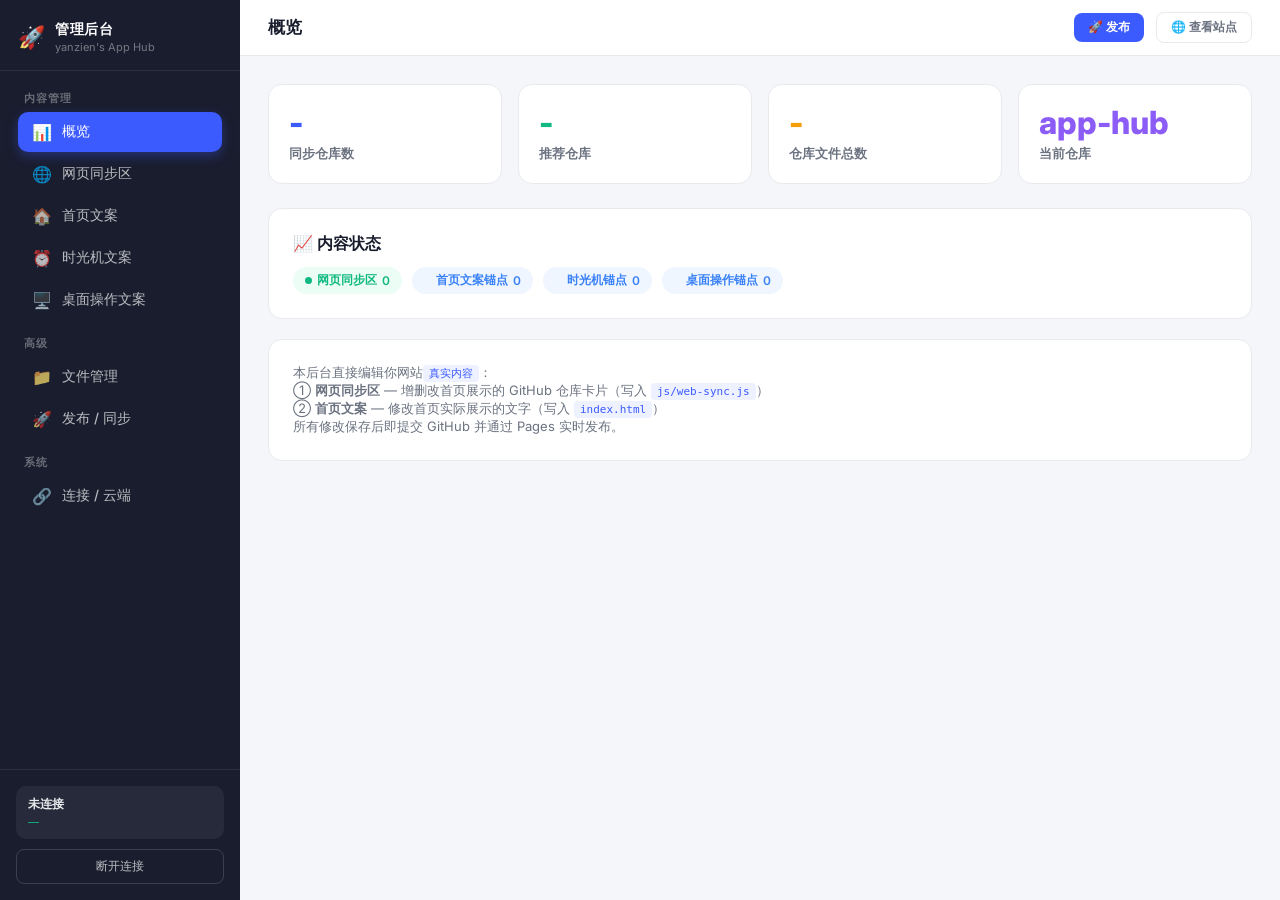
==== commit b2f5dcc4: "update: content editors - admin.html" ====
--- a/admin.html
+++ b/admin.html
@@ -273,6 +273,12 @@
       <div class="nav-item" data-page="home" onclick="switchPage('home')">
         <span class="nav-icon">🏠</span> 首页文案
       </div>
+      <div class="nav-item" data-page="timemachine" onclick="switchPage('timemachine')">
+        <span class="nav-icon">⏰</span> 时光机文案
+      </div>
+      <div class="nav-item" data-page="desktopops" onclick="switchPage('desktopops')">
+        <span class="nav-icon">🖥️</span> 桌面操作文案
+      </div>
     </div>
     <div class="nav-section">
       <div class="nav-label">高级</div>
@@ -329,6 +335,8 @@
         <div class="status-tags" id="status-tags">
           <span class="status-tag ok"><span class="status-dot ok"></span> 网页同步区 <span id="tag-ws">0</span></span>
           <span class="status-tag info"><span class="status-dot"></span> 首页文案锚点 <span id="tag-home">0</span></span>
+          <span class="status-tag info"><span class="status-dot"></span> 时光机锚点 <span id="tag-tm">0</span></span>
+          <span class="status-tag info"><span class="status-dot"></span> 桌面操作锚点 <span id="tag-do">0</span></span>
         </div>
       </div>
 
@@ -370,6 +378,32 @@
         <div class="btn-row">
           <button class="btn btn-primary" onclick="saveHomeText()">💾 保存首页文案</button>
           <button class="btn btn-ghost" onclick="loadHomeText()">↺ 重新加载</button>
+        </div>
+      </div>
+    </div>
+
+    <!-- ========== 时光机文案 ========== -->
+    <div class="page" id="page-timemachine">
+      <div class="card">
+        <div class="card-title">⏰ 时光机文案</div>
+        <div class="card-desc">编辑时光机页面（<span class="kbd">time-machine.html</span>）真实展示的文案：标题、穿越说明、警告列表、VIP 会员弹窗、支付文案等。保存即推送 GitHub。</div>
+        <div id="tm-fields"></div>
+        <div class="btn-row">
+          <button class="btn btn-primary" onclick="saveTmText()">💾 保存时光机文案</button>
+          <button class="btn btn-ghost" onclick="loadTmText()">↺ 重新加载</button>
+        </div>
+      </div>
+    </div>
+
+    <!-- ========== 桌面操作文案 ========== -->
+    <div class="page" id="page-desktopops">
+      <div class="card">
+        <div class="card-title">🖥️ 桌面操作文案</div>
+        <div class="card-desc">编辑首页「桌面操作合集 / 桌面操控 EXE」卡片与弹窗的文案（写入 <span class="kbd">index.html</span>）。保存即推送 GitHub。</div>
+        <div id="do-fields"></div>
+        <div class="btn-row">
+          <button class="btn btn-primary" onclick="saveDoText()">💾 保存桌面操作文案</button>
+          <button class="btn btn-ghost" onclick="loadDoText()">↺ 重新加载</button>
         </div>
       </div>
     </div>
@@ -510,7 +544,7 @@
   if (page) page.classList.add('active');
   if (nav) nav.classList.add('active');
 
-  const titles = { dashboard:'概览', websync:'网页同步区', home:'首页文案', files:'文件管理', deploy:'发布 / 同步', connect:'连接 / 云端' };
+  const titles = { dashboard:'概览', websync:'网页同步区', home:'首页文案', timemachine:'时光机文案', desktopops:'桌面操作文案', files:'文件管理', deploy:'发布 / 同步', connect:'连接 / 云端' };
   document.getElementById('topbar-title').textContent = titles[pageId] || '管理后台';
   document.getElementById('sidebar').classList.remove('open');
 
@@ -518,6 +552,8 @@
   if (pageId === 'files') loadFileList();
   if (pageId === 'websync') loadWebSync();
   if (pageId === 'home') loadHomeText();
+  if (pageId === 'timemachine') loadTmText();
+  if (pageId === 'desktopops') loadDoText();
   if (pageId === 'dashboard') refreshDashboard();
 }
 function toggleSidebar() { document.getElementById('sidebar').classList.toggle('open'); }
@@ -621,13 +657,23 @@
     await walk();
     document.getElementById('stat-files').textContent = count;
 
-    // 首页锚点
-    let homeAnchors = 0;
+    // 首页 / 桌面操作锚点（同文件一次读取）
+    let homeAnchors = 0, doAnchors = 0;
     try {
       const d = await ghGet('index.html');
       homeAnchors = (d.content.match(/data-home="/g) || []).length;
+      doAnchors = (d.content.match(/data-do="/g) || []).length;
     } catch {}
     document.getElementById('tag-home').textContent = homeAnchors;
+    document.getElementById('tag-do').textContent = doAnchors;
+
+    // 时光机锚点
+    let tmAnchors = 0;
+    try {
+      const d2 = await ghGet('time-machine.html');
+      tmAnchors = (d2.content.match(/data-tm="/g) || []).length;
+    } catch {}
+    document.getElementById('tag-tm').textContent = tmAnchors;
   } catch(e) {}
 }
 
@@ -803,6 +849,102 @@
 }
 
 // ============================================================
+//  时光机文案管理（time-machine.html → data-tm）
+// ============================================================
+let tmState = { content:'', sha:'', fields:[] };
+
+async function loadTmText() {
+  if (!state.connected) { toast('请先连接 GitHub', 'error'); return; }
+  try {
+    const d = await ghGet('time-machine.html');
+    tmState.sha = d.sha; tmState.content = d.content;
+    const fields = [];
+    const re = /data-tm="([^"]+)"[^>]*>([\s\S]*?)<\/[a-z0-9]+>/gi;
+    let m;
+    while ((m = re.exec(d.content))) fields.push({ key: m[1], text: m[2] });
+    tmState.fields = fields;
+    renderTmFields();
+    toast(`已加载 ${fields.length} 处时光机文案`, 'success');
+  } catch(e) { toast(e.message, 'error'); }
+}
+
+function renderTmFields() {
+  const c = document.getElementById('tm-fields');
+  if (!tmState.fields.length) {
+    c.innerHTML = '<div class="empty-state"><div class="empty-state-icon">⏰</div><div class="empty-state-text">未找到可编辑文案锚点</div></div>';
+    return;
+  }
+  c.innerHTML = tmState.fields.map((f, i) => `
+    <div class="form-group full">
+      <label class="form-label">${escHtml(f.key)} <span class="hint">(对应 time-machine.html 中该段文字)</span></label>
+      <textarea class="form-textarea" id="tf-${i}" rows="2">${escHtml(f.text)}</textarea>
+    </div>`).join('');
+}
+
+async function saveTmText() {
+  if (!tmState.fields.length) { toast('没有可保存的内容', 'error'); return; }
+  let content = tmState.content;
+  tmState.fields.forEach((f, i) => {
+    const newText = document.getElementById('tf-' + i).value;
+    const re = new RegExp(`(data-tm="${f.key}"[^>]*>)[\\s\\S]*?(</[a-z0-9]+>)`, 'i');
+    content = content.replace(re, `$1${newText}$2`);
+  });
+  try {
+    tmState.sha = await ghSave('time-machine.html', content, tmState.sha, 'update: 时光机文案');
+    tmState.content = content;
+    toast('✅ 时光机文案已发布', 'success');
+  } catch(e) { toast(e.message, 'error'); }
+}
+
+// ============================================================
+//  桌面操作文案管理（index.html → data-do）
+// ============================================================
+let doState = { content:'', sha:'', fields:[] };
+
+async function loadDoText() {
+  if (!state.connected) { toast('请先连接 GitHub', 'error'); return; }
+  try {
+    const d = await ghGet('index.html');
+    doState.sha = d.sha; doState.content = d.content;
+    const fields = [];
+    const re = /data-do="([^"]+)"[^>]*>([\s\S]*?)<\/[a-z0-9]+>/gi;
+    let m;
+    while ((m = re.exec(d.content))) fields.push({ key: m[1], text: m[2] });
+    doState.fields = fields;
+    renderDoFields();
+    toast(`已加载 ${fields.length} 处桌面操作文案`, 'success');
+  } catch(e) { toast(e.message, 'error'); }
+}
+
+function renderDoFields() {
+  const c = document.getElementById('do-fields');
+  if (!doState.fields.length) {
+    c.innerHTML = '<div class="empty-state"><div class="empty-state-icon">🖥️</div><div class="empty-state-text">未找到可编辑文案锚点</div></div>';
+    return;
+  }
+  c.innerHTML = doState.fields.map((f, i) => `
+    <div class="form-group full">
+      <label class="form-label">${escHtml(f.key)} <span class="hint">(对应 index.html 中该段文字)</span></label>
+      <textarea class="form-textarea" id="df-${i}" rows="2">${escHtml(f.text)}</textarea>
+    </div>`).join('');
+}
+
+async function saveDoText() {
+  if (!doState.fields.length) { toast('没有可保存的内容', 'error'); return; }
+  let content = doState.content;
+  doState.fields.forEach((f, i) => {
+    const newText = document.getElementById('df-' + i).value;
+    const re = new RegExp(`(data-do="${f.key}"[^>]*>)[\\s\\S]*?(</[a-z0-9]+>)`, 'i');
+    content = content.replace(re, `$1${newText}$2`);
+  });
+  try {
+    doState.sha = await ghSave('index.html', content, doState.sha, 'update: 桌面操作文案');
+    doState.content = content;
+    toast('✅ 桌面操作文案已发布', 'success');
+  } catch(e) { toast(e.message, 'error'); }
+}
+
+// ============================================================
 //  文件管理（原始源码编辑）
 // ============================================================
 async function loadFileList() {
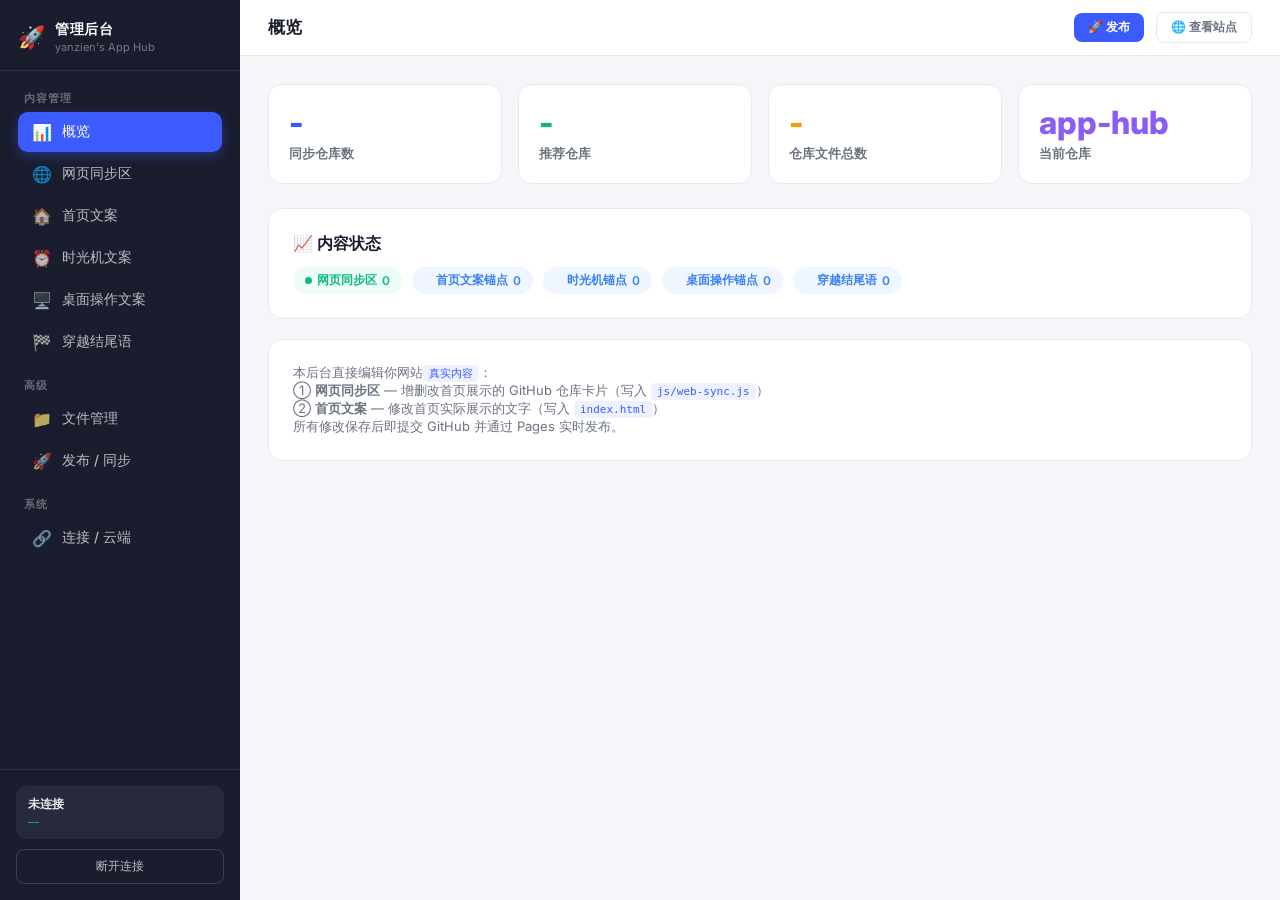
==== commit d82f6b72: "add: 穿越结尾语可编辑 - admin.html" ====
--- a/admin.html
+++ b/admin.html
@@ -112,6 +112,9 @@
 }
 .card-title { font-size:16px; font-weight:700; margin-bottom:4px; display:flex; align-items:center; gap:8px; }
 .card-desc { font-size:13px; color:var(--text2); margin-bottom:18px; }
+.subcard { background:var(--bg); border:1px solid var(--border); border-radius:12px; padding:16px; margin-bottom:16px; }
+.subcard-title { font-size:14px; font-weight:700; margin-bottom:12px; color:var(--text); display:flex; align-items:center; gap:6px; }
+.subcard .form-group { margin-bottom:12px; }
 
 /* ====== 状态标签 ====== */
 .status-tags { display:flex; gap:10px; flex-wrap:wrap; margin-top:12px; }
@@ -279,6 +282,9 @@
       <div class="nav-item" data-page="desktopops" onclick="switchPage('desktopops')">
         <span class="nav-icon">🖥️</span> 桌面操作文案
       </div>
+      <div class="nav-item" data-page="tmend" onclick="switchPage('tmend')">
+        <span class="nav-icon">🏁</span> 穿越结尾语
+      </div>
     </div>
     <div class="nav-section">
       <div class="nav-label">高级</div>
@@ -337,6 +343,7 @@
           <span class="status-tag info"><span class="status-dot"></span> 首页文案锚点 <span id="tag-home">0</span></span>
           <span class="status-tag info"><span class="status-dot"></span> 时光机锚点 <span id="tag-tm">0</span></span>
           <span class="status-tag info"><span class="status-dot"></span> 桌面操作锚点 <span id="tag-do">0</span></span>
+          <span class="status-tag info"><span class="status-dot"></span> 穿越结尾语 <span id="tag-tmend">0</span></span>
         </div>
       </div>
 
@@ -404,6 +411,19 @@
         <div class="btn-row">
           <button class="btn btn-primary" onclick="saveDoText()">💾 保存桌面操作文案</button>
           <button class="btn btn-ghost" onclick="loadDoText()">↺ 重新加载</button>
+        </div>
+      </div>
+    </div>
+
+    <!-- ========== 穿越结尾语管理 ========== -->
+    <div class="page" id="page-tmend">
+      <div class="card">
+        <div class="card-title">🏁 穿越结尾语管理</div>
+        <div class="card-desc">编辑「穿越到未来 / 中途退出」结算页的动态文案（写入 <span class="kbd">js/tm-done.js</span>）。支持占位符：<span class="kbd">{t}</span> 时长、<span class="kbd">{h}</span> 天×24、<span class="kbd">{m}</span> 天×1440、<span class="kbd">{dur}</span> 格式化总耗时、<span class="kbd">{el}</span> 已穿越耗时。保存即推送 GitHub。</div>
+        <div id="tmend-fields"></div>
+        <div class="btn-row">
+          <button class="btn btn-primary" onclick="saveTmEnd()">💾 保存穿越结尾语</button>
+          <button class="btn btn-ghost" onclick="loadTmEnd()">↺ 重新加载</button>
         </div>
       </div>
     </div>
@@ -514,9 +534,11 @@
 }
 function decodeBase64(b64) { return decodeURIComponent(escape(atob(b64.replace(/\n/g, '')))); }
 function encodeBase64(str) { return btoa(unescape(encodeURIComponent(str))); }
+// 路径按段编码：js/web-sync.js -> js/web-sync.js（不把 / 编码成 %2F，否则 GitHub 404）
+function encPath(p) { return p.split('/').map(encodeURIComponent).join('/'); }
 
 async function ghGet(path) {
-  const r = await fetch(`${API}/repos/${state.user}/${state.repo}/contents/${encodeURIComponent(path)}`, {
+  const r = await fetch(`${API}/repos/${state.user}/${state.repo}/contents/${encPath(path)}`, {
     headers: authHeaders()
   });
   if (!r.ok) throw new Error(`获取 ${path} 失败: HTTP ${r.status}`);
@@ -526,7 +548,7 @@
 async function ghSave(path, content, sha, message) {
   const body = { message: message || `update: ${path}`, content: encodeBase64(content) };
   if (sha) body.sha = sha;
-  const r = await fetch(`${API}/repos/${state.user}/${state.repo}/contents/${encodeURIComponent(path)}`, {
+  const r = await fetch(`${API}/repos/${state.user}/${state.repo}/contents/${encPath(path)}`, {
     method: 'PUT', headers: authHeaders(), body: JSON.stringify(body)
   });
   if (!r.ok) throw new Error(`保存 ${path} 失败: HTTP ${r.status}`);
@@ -544,7 +566,7 @@
   if (page) page.classList.add('active');
   if (nav) nav.classList.add('active');
 
-  const titles = { dashboard:'概览', websync:'网页同步区', home:'首页文案', timemachine:'时光机文案', desktopops:'桌面操作文案', files:'文件管理', deploy:'发布 / 同步', connect:'连接 / 云端' };
+  const titles = { dashboard:'概览', websync:'网页同步区', home:'首页文案', timemachine:'时光机文案', desktopops:'桌面操作文案', tmend:'穿越结尾语', files:'文件管理', deploy:'发布 / 同步', connect:'连接 / 云端' };
   document.getElementById('topbar-title').textContent = titles[pageId] || '管理后台';
   document.getElementById('sidebar').classList.remove('open');
 
@@ -554,6 +576,7 @@
   if (pageId === 'home') loadHomeText();
   if (pageId === 'timemachine') loadTmText();
   if (pageId === 'desktopops') loadDoText();
+  if (pageId === 'tmend') loadTmEnd();
   if (pageId === 'dashboard') refreshDashboard();
 }
 function toggleSidebar() { document.getElementById('sidebar').classList.toggle('open'); }
@@ -643,7 +666,7 @@
     let count = 0;
     const fullRepo = `${state.user}/${state.repo}`;
     const walk = async (prefix='') => {
-      const url = prefix ? `${API}/repos/${fullRepo}/contents/${encodeURIComponent(prefix)}`
+      const url = prefix ? `${API}/repos/${fullRepo}/contents/${encPath(prefix)}`
                          : `${API}/repos/${fullRepo}/contents/`;
       const r = await fetch(url, { headers: authHeaders() });
       if (!r.ok) return;
@@ -674,6 +697,15 @@
       tmAnchors = (d2.content.match(/data-tm="/g) || []).length;
     } catch {}
     document.getElementById('tag-tm').textContent = tmAnchors;
+
+    // 穿越结尾语条数
+    let tmendCount = 0;
+    try {
+      const d3 = await ghGet('js/tm-done.js');
+      const m3 = d3.content.match(/const TM_DONE\s*=\s*(\{[\s\S]*?\});/);
+      if (m3) tmendCount = Object.keys(JSON.parse(m3[1])).length;
+    } catch {}
+    document.getElementById('tag-tmend').textContent = tmendCount;
   } catch(e) {}
 }
 
@@ -945,6 +977,67 @@
 }
 
 // ============================================================
+//  穿越结尾语管理（js/tm-done.js）
+// ============================================================
+// 每个场景的字段定义：f=对象键，l=展示标签
+const TM_END_META = [
+  { key:'sec',    label:'穿越未来 · 短（≤5 秒）', fields:[{f:'msg',l:'恭喜语'},{f:'det',l:'详情'},{f:'fact',l:'冷知识'}] },
+  { key:'min1',   label:'穿越未来 · 1 分钟',      fields:[{f:'msg',l:'恭喜语'},{f:'det',l:'详情'},{f:'fact',l:'冷知识'}] },
+  { key:'min5',   label:'穿越未来 · 5 分钟',      fields:[{f:'msg',l:'恭喜语'},{f:'det',l:'详情'},{f:'fact',l:'冷知识'}] },
+  { key:'hours',  label:'穿越未来 · 小时',        fields:[{f:'msg',l:'恭喜语'},{f:'det',l:'详情'},{f:'fact',l:'冷知识'}] },
+  { key:'days',   label:'穿越未来 · 天',          fields:[{f:'msg',l:'恭喜语'},{f:'det',l:'详情'},{f:'fact',l:'冷知识'}] },
+  { key:'custom', label:'自定义穿越',             fields:[{f:'msg',l:'恭喜语'},{f:'det',l:'详情'},{f:'fact',l:'冷知识'}] },
+  { key:'abort',  label:'中途退出',               fields:[{f:'title',l:'标题'},{f:'det',l:'详情'},{f:'fact',l:'冷知识'}] },
+];
+let tmEndState = { content:'', sha:'', obj:{} };
+
+async function loadTmEnd() {
+  if (!state.connected) { toast('请先连接 GitHub', 'error'); return; }
+  try {
+    const d = await ghGet('js/tm-done.js');
+    tmEndState.sha = d.sha; tmEndState.content = d.content;
+    const m = d.content.match(/const TM_DONE\s*=\s*(\{[\s\S]*?\});/);
+    if (!m) throw new Error('未找到 TM_DONE 配置');
+    tmEndState.obj = JSON.parse(m[1]);
+    renderTmEndFields();
+    toast('✅ 已加载穿越结尾语配置', 'success');
+  } catch(e) { toast(e.message, 'error'); }
+}
+
+function renderTmEndFields() {
+  const c = document.getElementById('tmend-fields');
+  c.innerHTML = TM_END_META.map(g => {
+    const entry = tmEndState.obj[g.key] || {};
+    const inner = g.fields.map(f => `
+      <div class="form-group">
+        <label class="form-label">${escHtml(f.l)} <span class="hint">(${escHtml(g.key)}.${escHtml(f.f)})</span></label>
+        <textarea class="form-textarea" id="te-${g.key}-${f.f}" rows="2">${escHtml(entry[f.f] || '')}</textarea>
+      </div>`).join('');
+    return `<div class="subcard"><div class="subcard-title">${escHtml(g.label)}</div><div class="form-grid">${inner}</div></div>`;
+    return `<div class="subcard"><div class="subcard-title">${escHtml(g.label)}</div>${inner}</div>`;
+  }).join('');
+}
+
+async function saveTmEnd() {
+  if (!tmEndState.obj || !Object.keys(tmEndState.obj).length) { toast('没有可保存的内容', 'error'); return; }
+  // 收集表单
+  TM_END_META.forEach(g => {
+    const entry = tmEndState.obj[g.key] || {};
+    g.fields.forEach(f => {
+      const el = document.getElementById(`te-${g.key}-${f.f}`);
+      if (el) entry[f.f] = el.value;
+    });
+    tmEndState.obj[g.key] = entry;
+  });
+  const newContent = `const TM_DONE = ${JSON.stringify(tmEndState.obj, null, 2)};\n`;
+  try {
+    tmEndState.sha = await ghSave('js/tm-done.js', newContent, tmEndState.sha, 'update: 穿越结尾语');
+    tmEndState.content = newContent;
+    toast('✅ 穿越结尾语已发布', 'success');
+  } catch(e) { toast(e.message, 'error'); }
+}
+
+// ============================================================
 //  文件管理（原始源码编辑）
 // ============================================================
 async function loadFileList() {
@@ -954,7 +1047,7 @@
     const fullRepo = `${state.user}/${state.repo}`;
     const allFiles = [];
     const walk = async (prefix='') => {
-      const url = prefix ? `${API}/repos/${fullRepo}/contents/${encodeURIComponent(prefix)}`
+      const url = prefix ? `${API}/repos/${fullRepo}/contents/${encPath(prefix)}`
                          : `${API}/repos/${fullRepo}/contents/`;
       const r = await fetch(url, { headers: authHeaders() });
       if (!r.ok) return;
@@ -1031,7 +1124,7 @@
   if (!confirm(`确定删除 ${path}？此操作不可恢复！`)) return;
   try {
     const { sha } = await ghGet(path);
-    const r = await fetch(`${API}/repos/${state.user}/${state.repo}/contents/${encodeURIComponent(path)}`, {
+    const r = await fetch(`${API}/repos/${state.user}/${state.repo}/contents/${encPath(path)}`, {
       method: 'DELETE', headers: authHeaders(),
       body: JSON.stringify({ message: `delete: 删除 ${path}`, sha })
     });
@@ -1070,7 +1163,7 @@
     ptxt.textContent = '正在扫描文件...'; fill.style.width = '5%';
     const allFiles = [];
     const walk = async (prefix='') => {
-      const url = prefix ? `${API}/repos/${fullRepo}/contents/${encodeURIComponent(prefix)}`
+      const url = prefix ? `${API}/repos/${fullRepo}/contents/${encPath(prefix)}`
                          : `${API}/repos/${fullRepo}/contents/`;
       const r = await fetch(url, { headers: authHeaders() });
       if (!r.ok) return;
